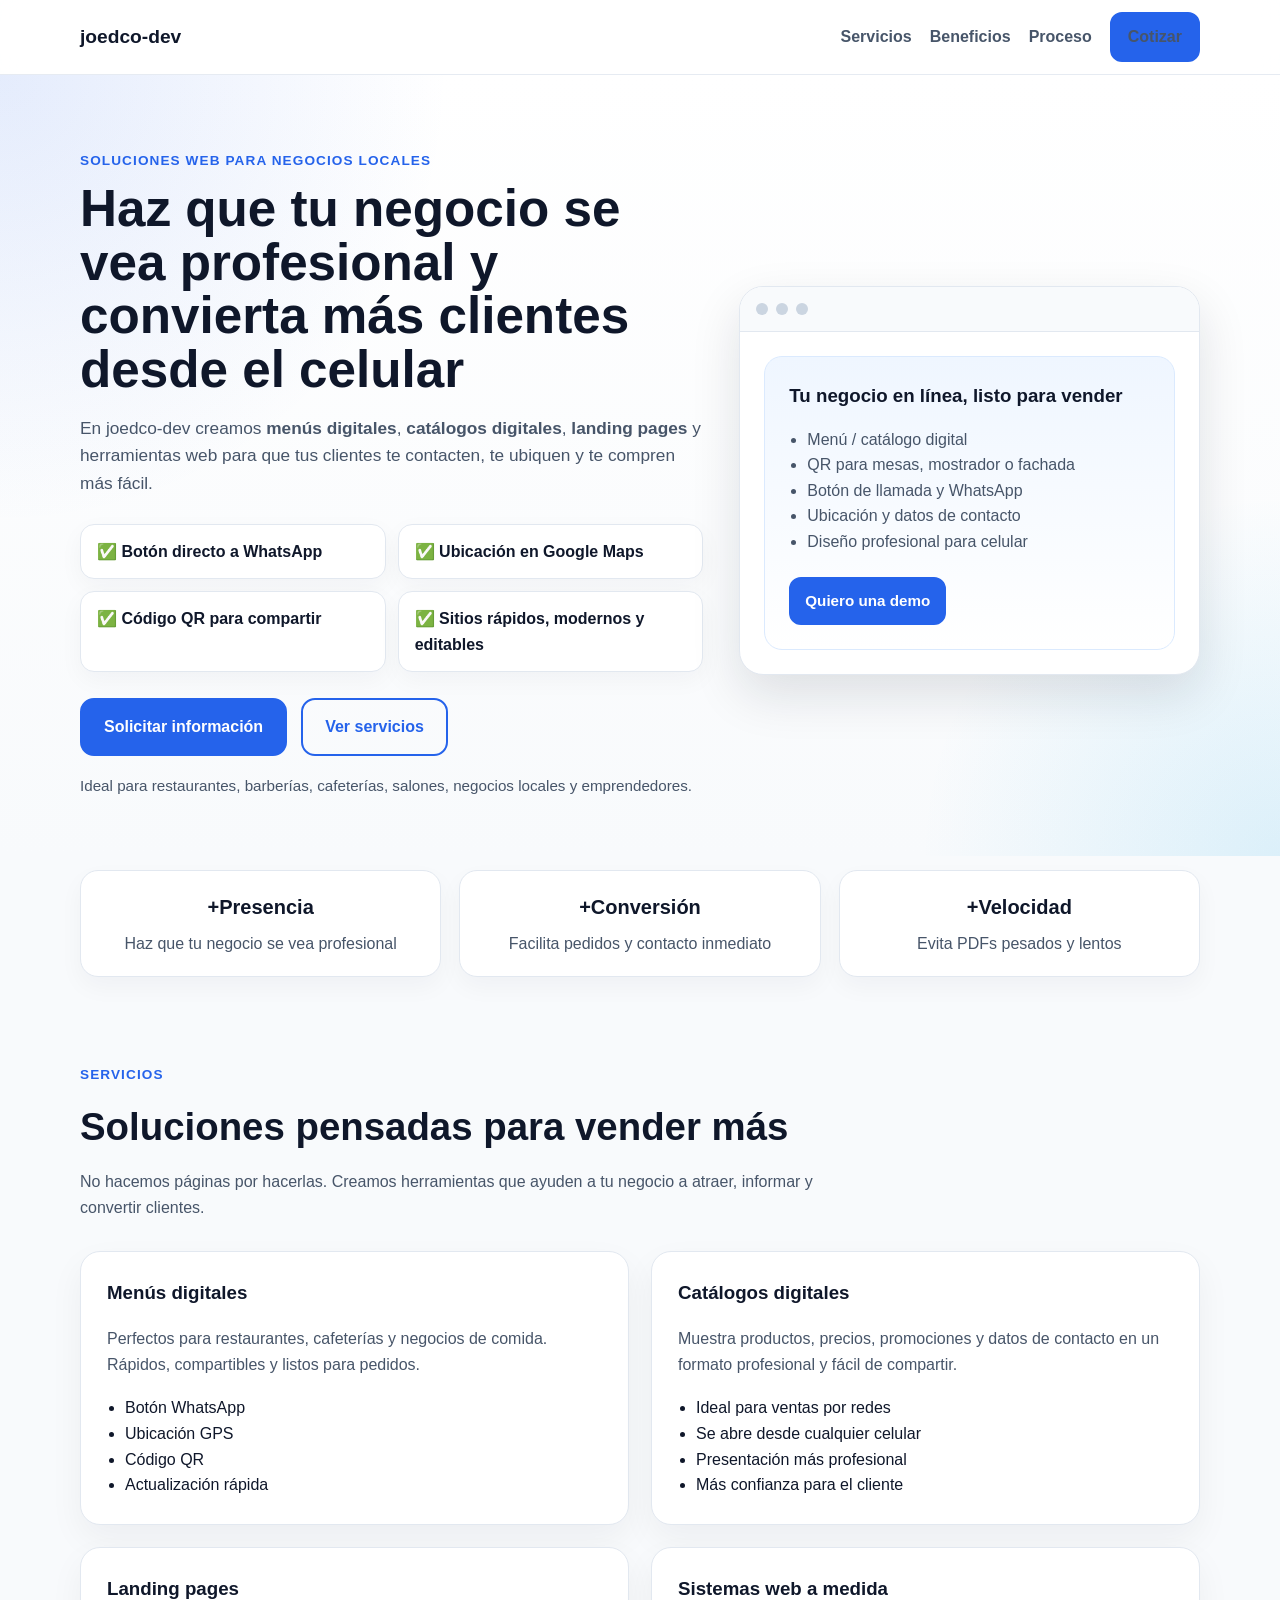
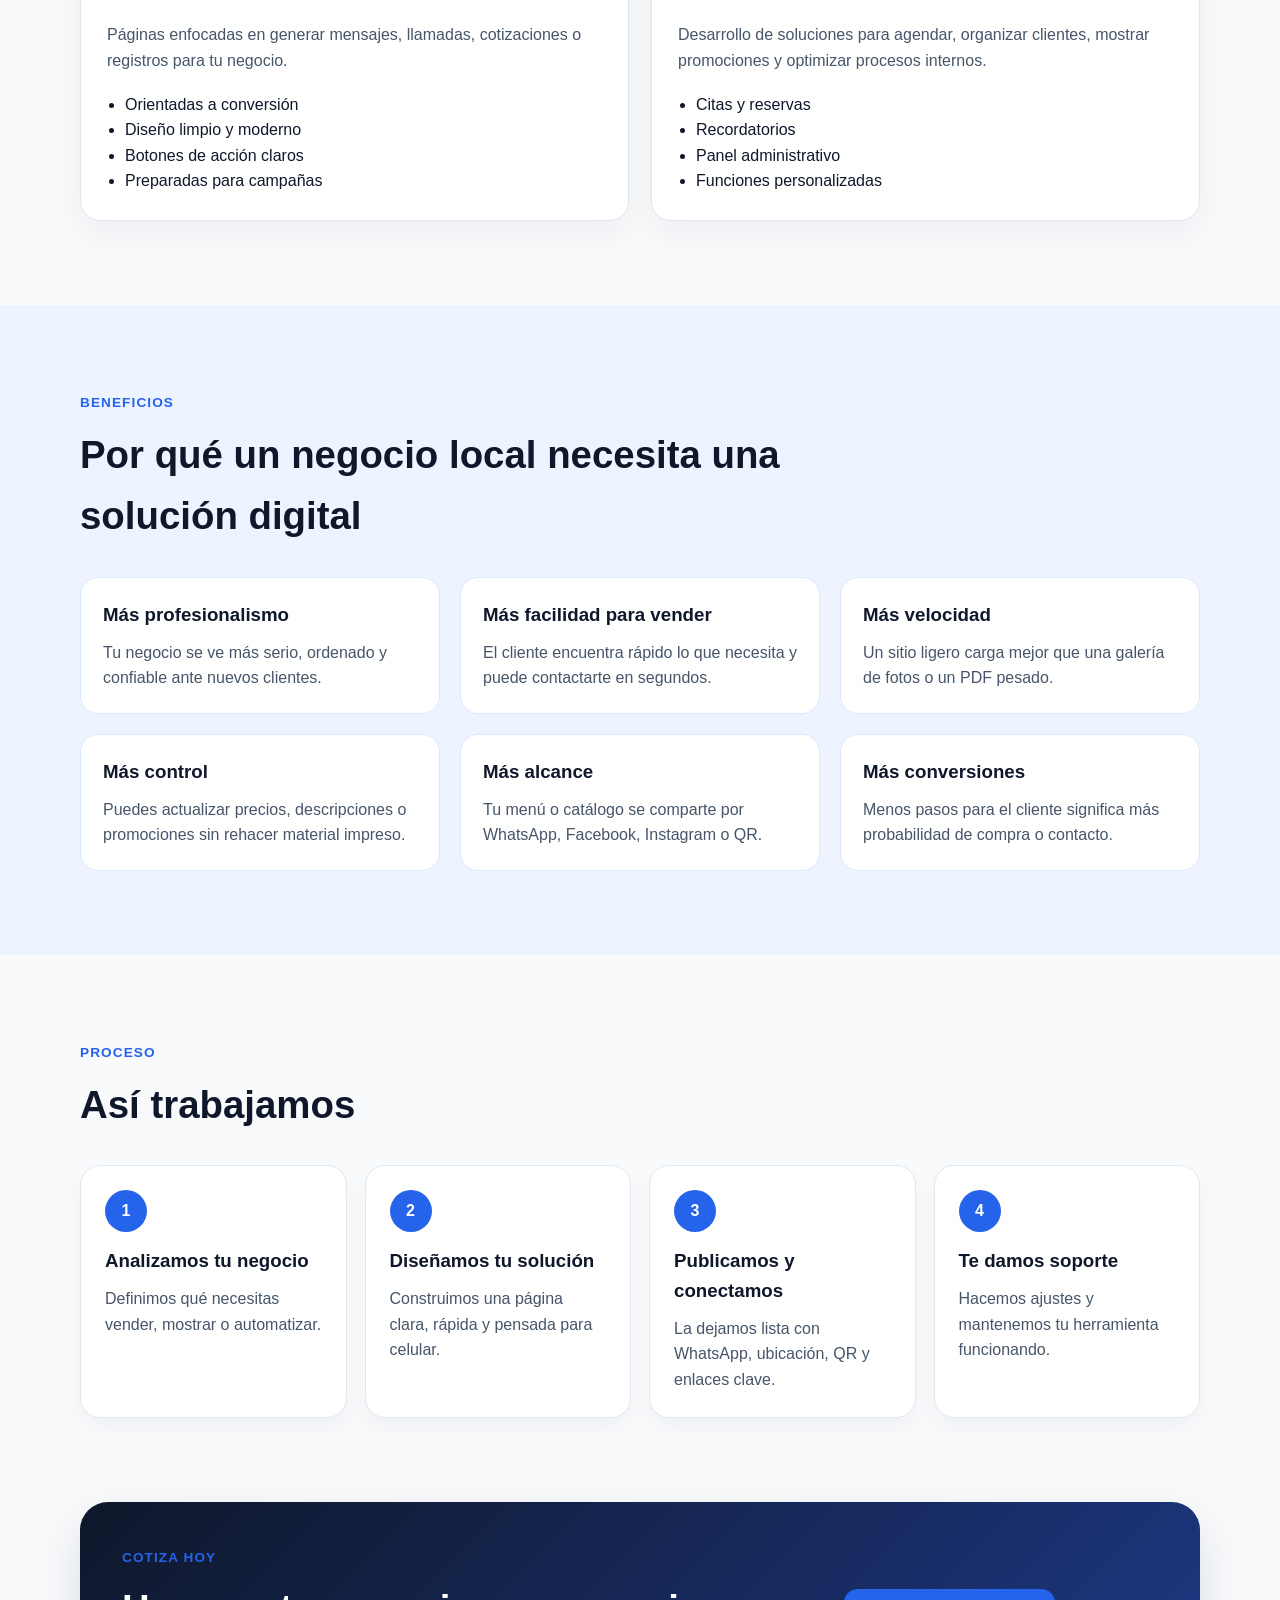
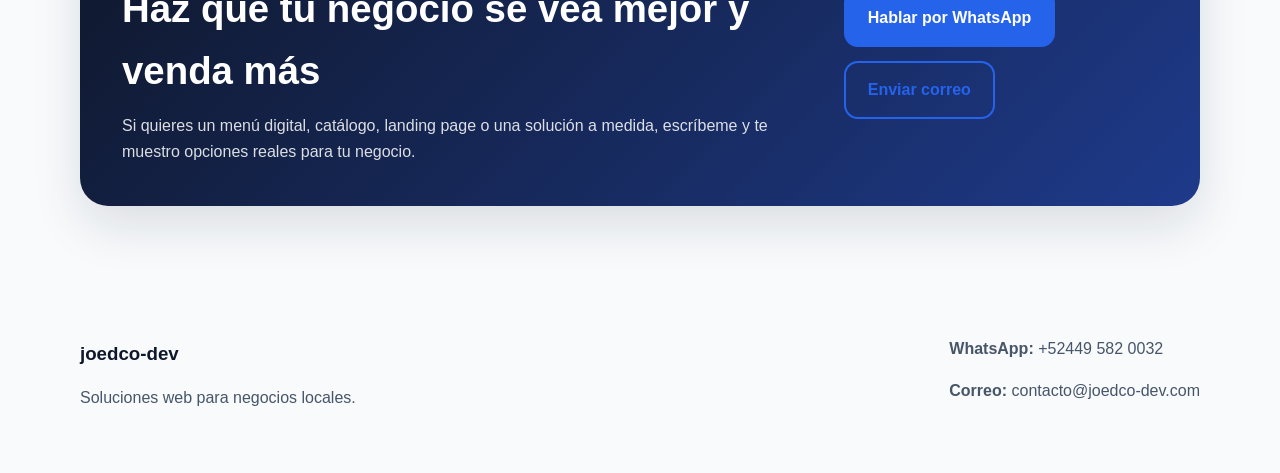
==== index.html @ fb0fab59 "initial commit" ====
<!DOCTYPE html>
<html lang="es">
<head>
  <meta charset="UTF-8" />
  <meta name="viewport" content="width=device-width, initial-scale=1.0" />
  <title>joedco-dev | Soluciones web para negocios locales</title>
  <meta name="description" content="Creamos menús digitales, catálogos digitales, landing pages y soluciones web para negocios locales. Más visibilidad, más pedidos y más clientes." />
  <link rel="stylesheet" href="styles.css" />
</head>
<body>
  <header class="topbar">
    <div class="container nav">
      <a href="#inicio" class="logo">joedco-dev</a>
      <nav>
        <a href="#servicios">Servicios</a>
        <a href="#beneficios">Beneficios</a>
        <a href="#proceso">Proceso</a>
        <a href="#contacto" class="btn btn-sm">Cotizar</a>
      </nav>
    </div>
  </header>

  <main>
    <section class="hero" id="inicio">
      <div class="container hero-grid">
        <div class="hero-copy">
          <span class="eyebrow">Soluciones web para negocios locales</span>
          <h1>Haz que tu negocio se vea profesional y convierta más clientes desde el celular</h1>
          <p class="lead">
            En joedco-dev creamos <strong>menús digitales</strong>, <strong>catálogos digitales</strong>,
            <strong>landing pages</strong> y herramientas web para que tus clientes te contacten,
            te ubiquen y te compren más fácil.
          </p>

          <div class="hero-points">
            <div>✅ Botón directo a WhatsApp</div>
            <div>✅ Ubicación en Google Maps</div>
            <div>✅ Código QR para compartir</div>
            <div>✅ Sitios rápidos, modernos y editables</div>
          </div>

          <div class="hero-cta">
            <a href="https://wa.me/5210000000000?text=Hola,%20quiero%20información%20sobre%20sus%20servicios%20web" class="btn">
              Solicitar información
            </a>
            <a href="#servicios" class="btn btn-outline">Ver servicios</a>
          </div>

          <p class="microcopy">
            Ideal para restaurantes, barberías, cafeterías, salones, negocios locales y emprendedores.
          </p>
        </div>

        <div class="hero-card">
          <div class="mini-browser">
            <div class="browser-top">
              <span></span><span></span><span></span>
            </div>
            <div class="browser-body">
              <div class="card-preview">
                <h3>Tu negocio en línea, listo para vender</h3>
                <ul>
                  <li>Menú / catálogo digital</li>
                  <li>QR para mesas, mostrador o fachada</li>
                  <li>Botón de llamada y WhatsApp</li>
                  <li>Ubicación y datos de contacto</li>
                  <li>Diseño profesional para celular</li>
                </ul>
                <a href="#contacto" class="btn btn-small">Quiero una demo</a>
              </div>
            </div>
          </div>
        </div>
      </div>
    </section>

    <section class="trust">
      <div class="container trust-grid">
        <div class="trust-item">
          <strong>+Presencia</strong>
          <span>Haz que tu negocio se vea profesional</span>
        </div>
        <div class="trust-item">
          <strong>+Conversión</strong>
          <span>Facilita pedidos y contacto inmediato</span>
        </div>
        <div class="trust-item">
          <strong>+Velocidad</strong>
          <span>Evita PDFs pesados y lentos</span>
        </div>
      </div>
    </section>

    <section class="section" id="servicios">
      <div class="container">
        <div class="section-head">
          <span class="eyebrow">Servicios</span>
          <h2>Soluciones pensadas para vender más</h2>
          <p>No hacemos páginas por hacerlas. Creamos herramientas que ayuden a tu negocio a atraer, informar y convertir clientes.</p>
        </div>

        <div class="cards">
          <article class="card">
            <h3>Menús digitales</h3>
            <p>Perfectos para restaurantes, cafeterías y negocios de comida. Rápidos, compartibles y listos para pedidos.</p>
            <ul>
              <li>Botón WhatsApp</li>
              <li>Ubicación GPS</li>
              <li>Código QR</li>
              <li>Actualización rápida</li>
            </ul>
          </article>

          <article class="card">
            <h3>Catálogos digitales</h3>
            <p>Muestra productos, precios, promociones y datos de contacto en un formato profesional y fácil de compartir.</p>
            <ul>
              <li>Ideal para ventas por redes</li>
              <li>Se abre desde cualquier celular</li>
              <li>Presentación más profesional</li>
              <li>Más confianza para el cliente</li>
            </ul>
          </article>

          <article class="card">
            <h3>Landing pages</h3>
            <p>Páginas enfocadas en generar mensajes, llamadas, cotizaciones o registros para tu negocio.</p>
            <ul>
              <li>Orientadas a conversión</li>
              <li>Diseño limpio y moderno</li>
              <li>Botones de acción claros</li>
              <li>Preparadas para campañas</li>
            </ul>
          </article>

          <article class="card">
            <h3>Sistemas web a medida</h3>
            <p>Desarrollo de soluciones para agendar, organizar clientes, mostrar promociones y optimizar procesos internos.</p>
            <ul>
              <li>Citas y reservas</li>
              <li>Recordatorios</li>
              <li>Panel administrativo</li>
              <li>Funciones personalizadas</li>
            </ul>
          </article>
        </div>
      </div>
    </section>

    <section class="section alt" id="beneficios">
      <div class="container">
        <div class="section-head">
          <span class="eyebrow">Beneficios</span>
          <h2>Por qué un negocio local necesita una solución digital</h2>
        </div>

        <div class="benefits-grid">
          <div class="benefit">
            <h3>Más profesionalismo</h3>
            <p>Tu negocio se ve más serio, ordenado y confiable ante nuevos clientes.</p>
          </div>
          <div class="benefit">
            <h3>Más facilidad para vender</h3>
            <p>El cliente encuentra rápido lo que necesita y puede contactarte en segundos.</p>
          </div>
          <div class="benefit">
            <h3>Más velocidad</h3>
            <p>Un sitio ligero carga mejor que una galería de fotos o un PDF pesado.</p>
          </div>
          <div class="benefit">
            <h3>Más control</h3>
            <p>Puedes actualizar precios, descripciones o promociones sin rehacer material impreso.</p>
          </div>
          <div class="benefit">
            <h3>Más alcance</h3>
            <p>Tu menú o catálogo se comparte por WhatsApp, Facebook, Instagram o QR.</p>
          </div>
          <div class="benefit">
            <h3>Más conversiones</h3>
            <p>Menos pasos para el cliente significa más probabilidad de compra o contacto.</p>
          </div>
        </div>
      </div>
    </section>

    <section class="section" id="proceso">
      <div class="container">
        <div class="section-head">
          <span class="eyebrow">Proceso</span>
          <h2>Así trabajamos</h2>
        </div>

        <div class="steps">
          <div class="step">
            <span>1</span>
            <h3>Analizamos tu negocio</h3>
            <p>Definimos qué necesitas vender, mostrar o automatizar.</p>
          </div>
          <div class="step">
            <span>2</span>
            <h3>Diseñamos tu solución</h3>
            <p>Construimos una página clara, rápida y pensada para celular.</p>
          </div>
          <div class="step">
            <span>3</span>
            <h3>Publicamos y conectamos</h3>
            <p>La dejamos lista con WhatsApp, ubicación, QR y enlaces clave.</p>
          </div>
          <div class="step">
            <span>4</span>
            <h3>Te damos soporte</h3>
            <p>Hacemos ajustes y mantenemos tu herramienta funcionando.</p>
          </div>
        </div>
      </div>
    </section>

    <section class="section cta-band" id="contacto">
      <div class="container cta-box">
        <div>
          <span class="eyebrow">Cotiza hoy</span>
          <h2>Haz que tu negocio se vea mejor y venda más</h2>
          <p>Si quieres un menú digital, catálogo, landing page o una solución a medida, escríbeme y te muestro opciones reales para tu negocio.</p>
        </div>
        <div class="cta-actions">
          <a href="https://wa.me/5210000000000?text=Hola,%20quiero%20cotizar%20un%20servicio%20de%20joedco-dev" class="btn">
            Hablar por WhatsApp
          </a>
          <a href="mailto:contacto@joedco-dev.com" class="btn btn-outline">Enviar correo</a>
        </div>
      </div>
    </section>
  </main>

  <footer class="footer">
    <div class="container footer-grid">
      <div>
        <h3>joedco-dev</h3>
        <p>Soluciones web para negocios locales.</p>
      </div>
      <div>
        <p><strong>WhatsApp:</strong> +52449 582 0032</p>
        <p><strong>Correo:</strong> contacto@joedco-dev.com</p>
      </div>
    </div>
  </footer>
</body>
</html>
---- styles.css ----
:root {
  --bg: #0f172a;
  --bg-soft: #111827;
  --panel: #ffffff;
  --text: #0f172a;
  --text-soft: #475569;
  --white: #ffffff;
  --line: #e2e8f0;
  --primary: #2563eb;
  --primary-dark: #1d4ed8;
  --accent: #0ea5e9;
  --success: #16a34a;
  --shadow: 0 20px 50px rgba(15, 23, 42, 0.12);
  --radius: 20px;
  --max: 1120px;
}

* {
  box-sizing: border-box;
}

html {
  scroll-behavior: smooth;
}

body {
  margin: 0;
  font-family: Arial, Helvetica, sans-serif;
  color: var(--text);
  background: #f8fafc;
  line-height: 1.6;
}

img {
  max-width: 100%;
  display: block;
}

a {
  text-decoration: none;
  color: inherit;
}

.container {
  width: min(92%, var(--max));
  margin: 0 auto;
}

.topbar {
  position: sticky;
  top: 0;
  z-index: 50;
  background: rgba(255, 255, 255, 0.88);
  backdrop-filter: blur(12px);
  border-bottom: 1px solid rgba(226, 232, 240, 0.85);
}

.nav {
  display: flex;
  align-items: center;
  justify-content: space-between;
  min-height: 74px;
  gap: 16px;
}

.logo {
  font-size: 1.2rem;
  font-weight: 800;
  color: var(--bg);
}

.nav nav {
  display: flex;
  align-items: center;
  gap: 18px;
  flex-wrap: wrap;
}

.nav nav a {
  color: var(--text-soft);
  font-weight: 600;
}

.hero {
  padding: 72px 0 42px;
  background:
    radial-gradient(circle at top left, rgba(37, 99, 235, 0.12), transparent 30%),
    radial-gradient(circle at bottom right, rgba(14, 165, 233, 0.12), transparent 24%),
    linear-gradient(180deg, #ffffff 0%, #f8fafc 100%);
}

.hero-grid {
  display: grid;
  grid-template-columns: 1.15fr 0.85fr;
  gap: 36px;
  align-items: center;
}

.eyebrow {
  display: inline-block;
  font-size: 0.85rem;
  font-weight: 800;
  text-transform: uppercase;
  letter-spacing: 0.08em;
  color: var(--primary);
  margin-bottom: 10px;
}

.hero h1 {
  font-size: clamp(2.2rem, 4vw, 4rem);
  line-height: 1.05;
  margin: 0 0 18px;
}

.lead {
  font-size: 1.08rem;
  color: var(--text-soft);
  max-width: 640px;
}

.hero-points {
  display: grid;
  grid-template-columns: repeat(2, minmax(0, 1fr));
  gap: 12px;
  margin: 26px 0;
}

.hero-points div {
  background: #fff;
  border: 1px solid var(--line);
  padding: 14px 16px;
  border-radius: 14px;
  font-weight: 700;
  box-shadow: 0 8px 24px rgba(15, 23, 42, 0.04);
}

.hero-cta {
  display: flex;
  gap: 14px;
  flex-wrap: wrap;
  margin-top: 12px;
}

.microcopy {
  margin-top: 18px;
  color: var(--text-soft);
  font-size: 0.95rem;
}

.btn {
  display: inline-flex;
  align-items: center;
  justify-content: center;
  padding: 14px 22px;
  border-radius: 14px;
  background: var(--primary);
  color: var(--white);
  font-weight: 800;
  border: 2px solid var(--primary);
  transition: 0.2s ease;
}

.btn:hover {
  background: var(--primary-dark);
  border-color: var(--primary-dark);
  transform: translateY(-1px);
}

.btn-outline {
  background: transparent;
  color: var(--primary);
}

.btn-outline:hover {
  color: var(--white);
}

.btn-sm {
  padding: 10px 16px;
  border-radius: 12px;
  color: white;
}

.btn-small {
  padding: 10px 14px;
  border-radius: 12px;
  font-size: 0.95rem;
}

.hero-card {
  display: flex;
  justify-content: center;
}

.mini-browser {
  width: 100%;
  max-width: 500px;
  background: #fff;
  border: 1px solid var(--line);
  border-radius: 24px;
  box-shadow: var(--shadow);
  overflow: hidden;
}

.browser-top {
  display: flex;
  gap: 8px;
  padding: 16px;
  border-bottom: 1px solid var(--line);
  background: #f8fafc;
}

.browser-top span {
  width: 12px;
  height: 12px;
  border-radius: 50%;
  background: #cbd5e1;
}

.browser-body {
  padding: 24px;
}

.card-preview {
  background: linear-gradient(180deg, #eff6ff 0%, #ffffff 100%);
  border: 1px solid #dbeafe;
  border-radius: 18px;
  padding: 24px;
}

.card-preview h3 {
  margin-top: 0;
  margin-bottom: 14px;
}

.card-preview ul {
  padding-left: 18px;
  color: var(--text-soft);
  margin-bottom: 22px;
}

.trust {
  padding: 14px 0 0;
}

.trust-grid {
  display: grid;
  grid-template-columns: repeat(3, 1fr);
  gap: 18px;
}

.trust-item {
  background: #fff;
  border: 1px solid var(--line);
  border-radius: 18px;
  padding: 20px;
  text-align: center;
  box-shadow: 0 10px 24px rgba(15, 23, 42, 0.04);
}

.trust-item strong {
  display: block;
  font-size: 1.25rem;
  margin-bottom: 8px;
}

.trust-item span {
  color: var(--text-soft);
}

.section {
  padding: 84px 0;
}

.section.alt {
  background: #eef4ff;
}

.section-head {
  max-width: 760px;
  margin-bottom: 30px;
}

.section-head h2 {
  margin: 0 0 12px;
  font-size: clamp(1.8rem, 3vw, 2.8rem);
}

.section-head p {
  margin: 0;
  color: var(--text-soft);
}

.cards {
  display: grid;
  grid-template-columns: repeat(2, 1fr);
  gap: 22px;
}

.card {
  background: #fff;
  border: 1px solid var(--line);
  border-radius: var(--radius);
  padding: 26px;
  box-shadow: 0 14px 34px rgba(15, 23, 42, 0.05);
}

.card h3 {
  margin-top: 0;
}

.card p {
  color: var(--text-soft);
}

.card ul {
  margin: 18px 0 0;
  padding-left: 18px;
}

.benefits-grid {
  display: grid;
  grid-template-columns: repeat(3, 1fr);
  gap: 20px;
}

.benefit {
  background: #fff;
  border: 1px solid #dbeafe;
  border-radius: 18px;
  padding: 22px;
}

.benefit h3 {
  margin-top: 0;
  margin-bottom: 10px;
}

.benefit p {
  margin: 0;
  color: var(--text-soft);
}

.steps {
  display: grid;
  grid-template-columns: repeat(4, 1fr);
  gap: 18px;
}

.step {
  background: #fff;
  border: 1px solid var(--line);
  border-radius: 20px;
  padding: 24px;
  box-shadow: 0 10px 22px rgba(15, 23, 42, 0.04);
}

.step span {
  display: inline-flex;
  width: 42px;
  height: 42px;
  border-radius: 50%;
  align-items: center;
  justify-content: center;
  font-weight: 800;
  background: var(--primary);
  color: #fff;
  margin-bottom: 14px;
}

.step h3 {
  margin: 0 0 10px;
}

.step p {
  margin: 0;
  color: var(--text-soft);
}

.cta-band {
  padding-top: 0;
}

.cta-box {
  background: linear-gradient(135deg, #0f172a 0%, #1e3a8a 100%);
  color: #fff;
  border-radius: 28px;
  padding: 42px;
  display: flex;
  align-items: center;
  justify-content: space-between;
  gap: 24px;
  box-shadow: var(--shadow);
}

.cta-box h2 {
  margin: 0 0 12px;
  font-size: clamp(1.8rem, 3vw, 2.6rem);
}

.cta-box p {
  margin: 0;
  color: rgba(255, 255, 255, 0.85);
  max-width: 700px;
}

.cta-actions {
  display: flex;
  gap: 14px;
  flex-wrap: wrap;
}

.footer {
  padding: 30px 0 46px;
}

.footer-grid {
  display: flex;
  justify-content: space-between;
  gap: 16px;
  flex-wrap: wrap;
  color: var(--text-soft);
}

.footer h3 {
  color: var(--text);
  margin-bottom: 8px;
}

@media (max-width: 980px) {
  .hero-grid,
  .cards,
  .benefits-grid,
  .steps,
  .trust-grid {
    grid-template-columns: 1fr 1fr;
  }

  .cta-box {
    flex-direction: column;
    align-items: flex-start;
  }
}

@media (max-width: 640px) {
  .nav {
    flex-direction: column;
    align-items: flex-start;
    padding: 10px 0;
  }

  .hero-grid,
  .cards,
  .benefits-grid,
  .steps,
  .trust-grid,
  .hero-points {
    grid-template-columns: 1fr;
  }

  .hero {
    padding-top: 36px;
  }

  .cta-box {
    padding: 28px;
  }
}
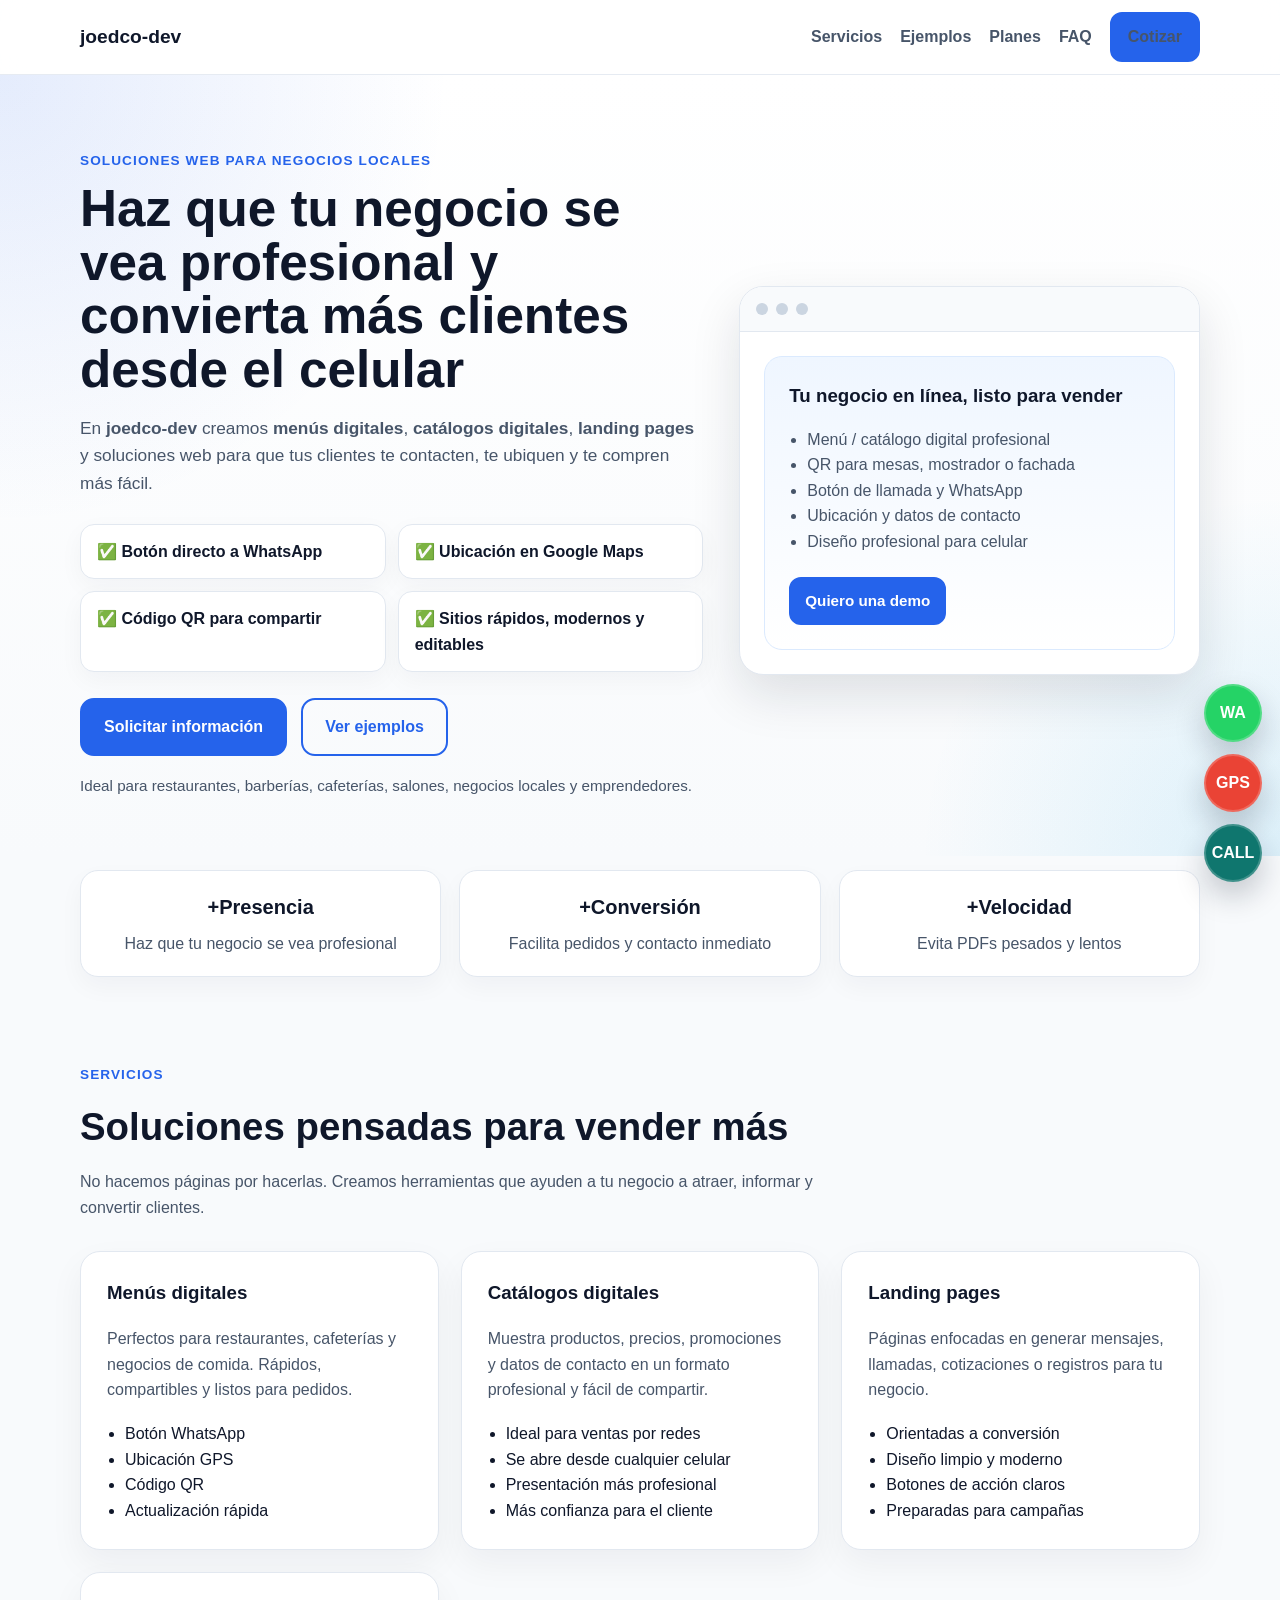
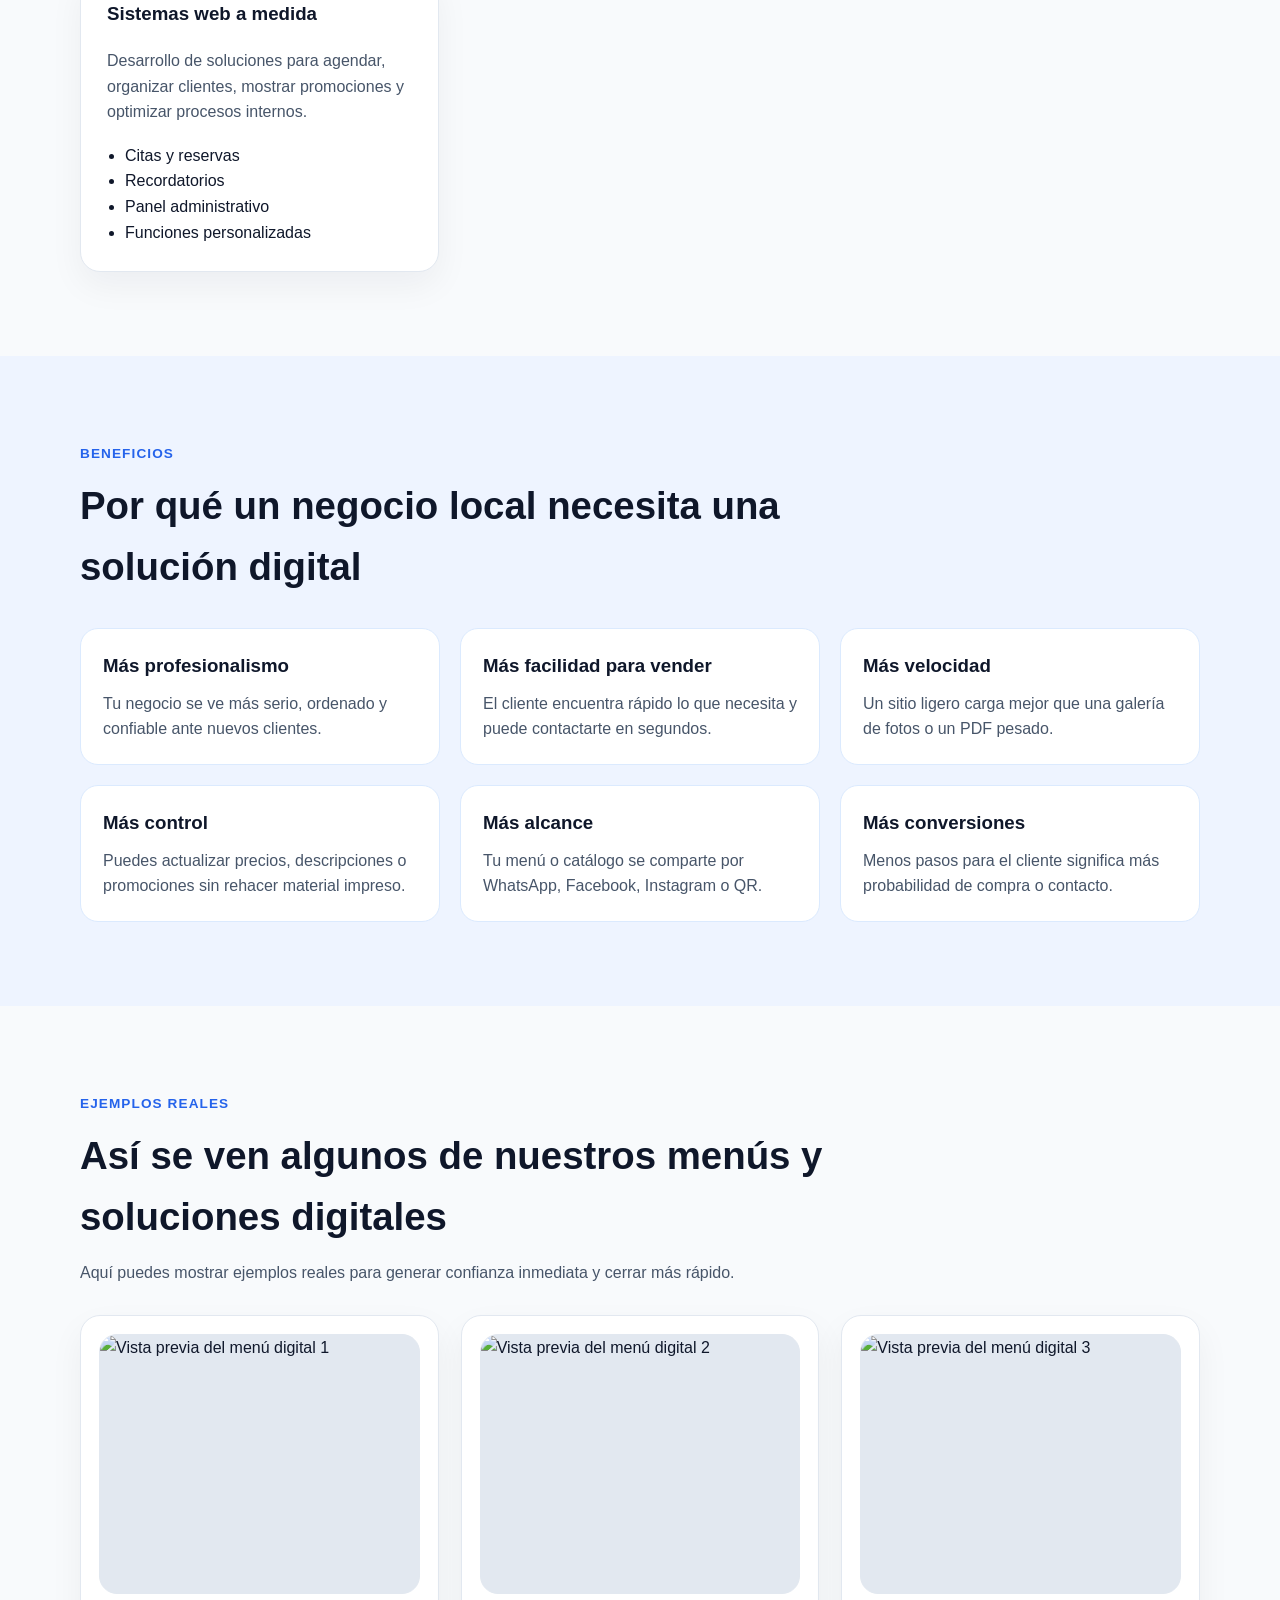
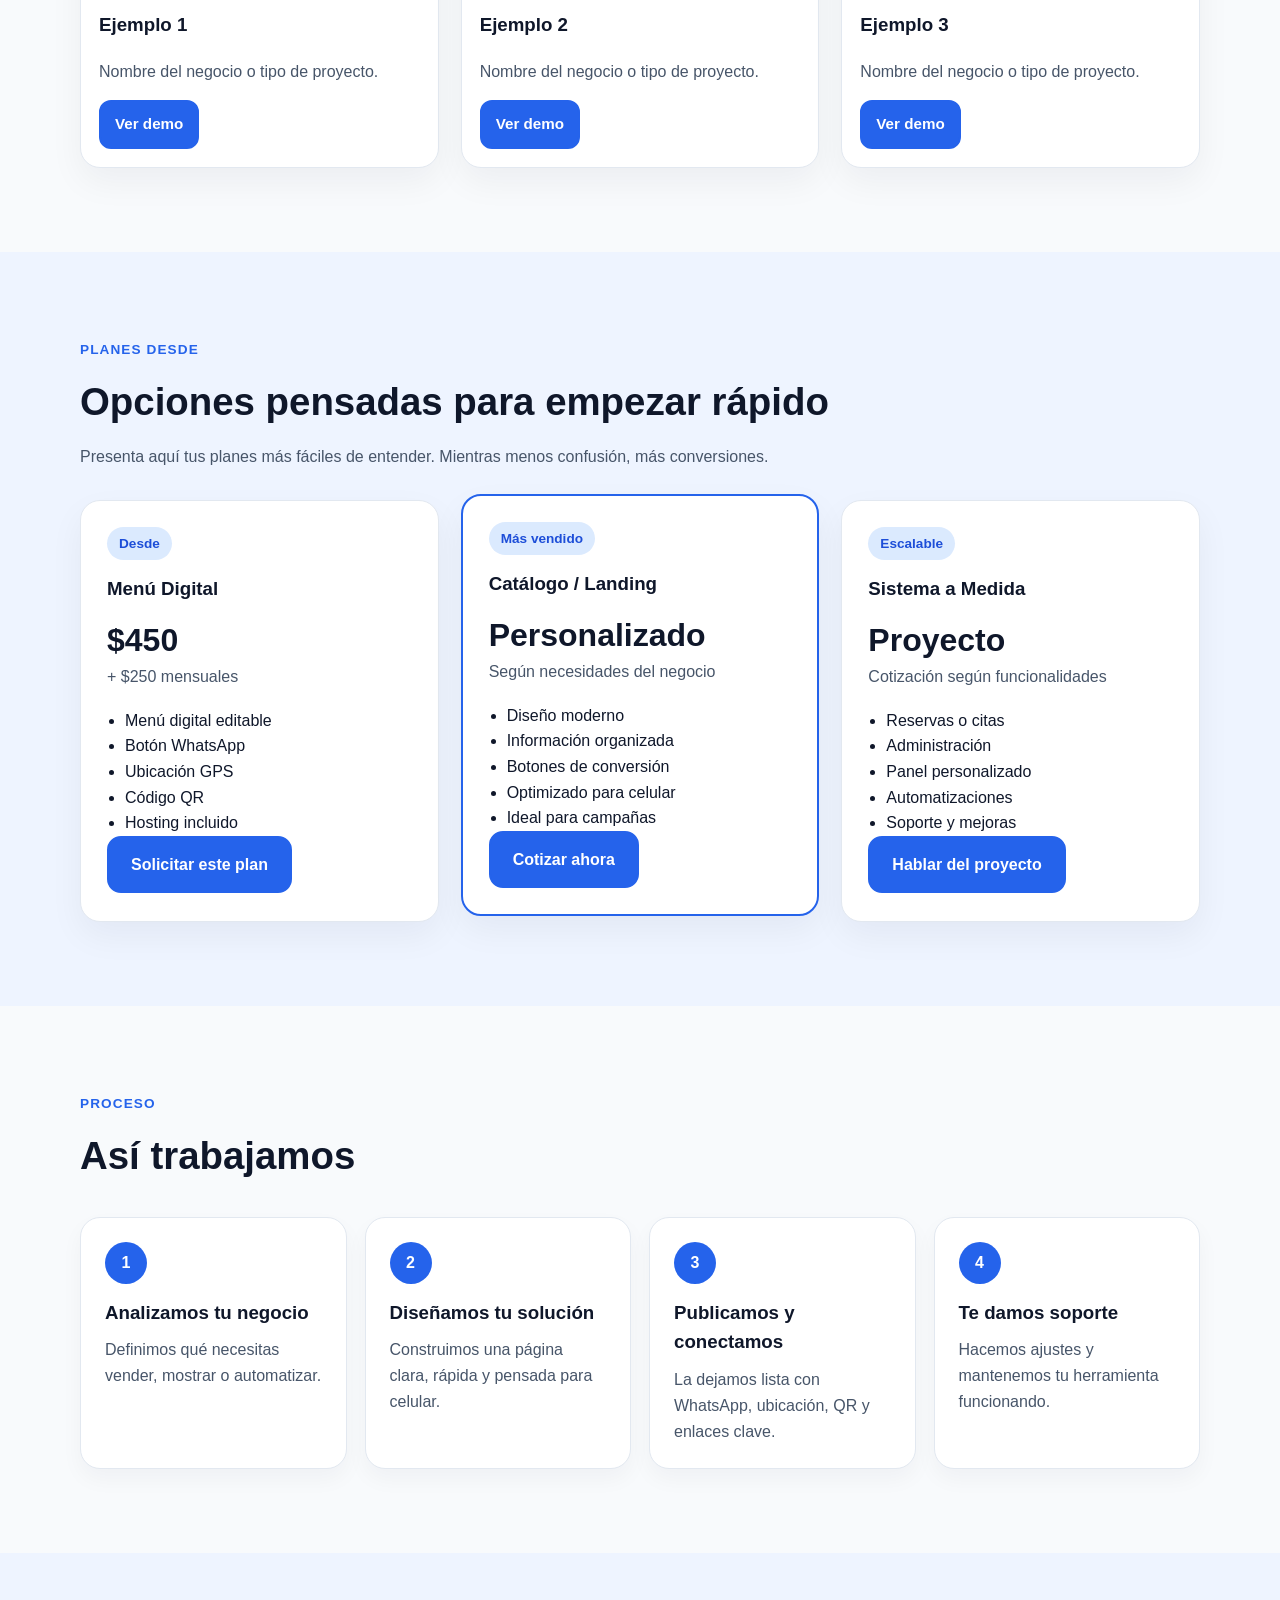
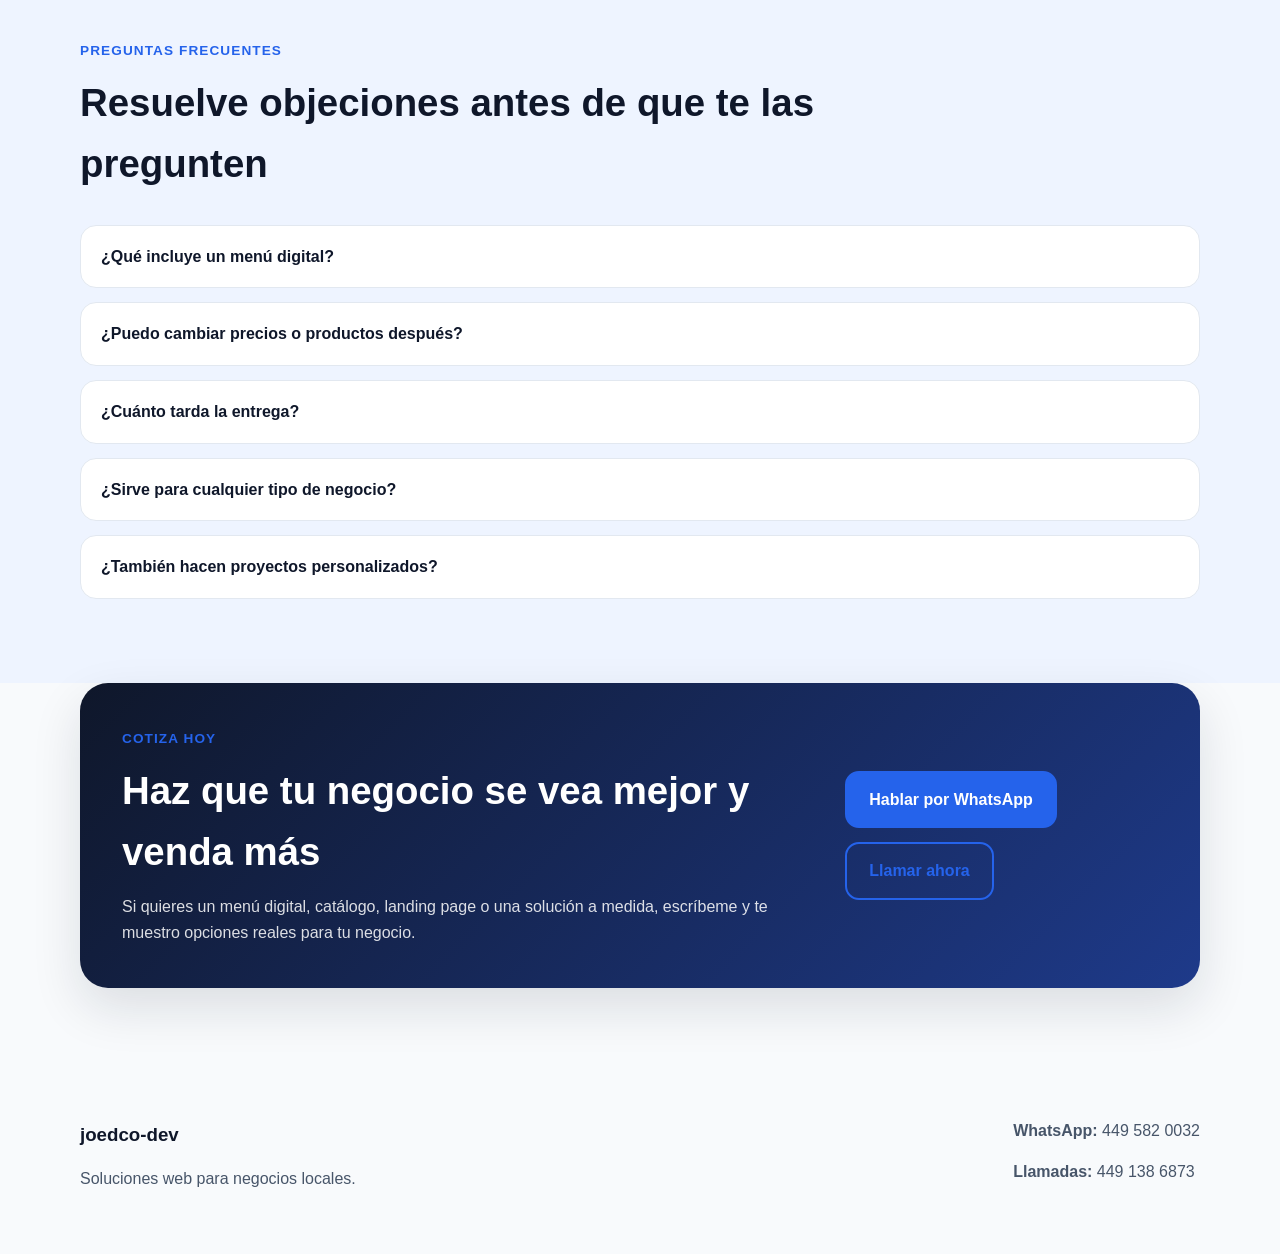
==== commit 6068d6f9: "changes were made to the information" ====
--- a/index.html
+++ b/index.html
@@ -8,13 +8,46 @@
   <link rel="stylesheet" href="styles.css" />
 </head>
 <body>
+  <!-- Botones flotantes -->
+  <div class="floating-actions">
+    <a
+      class="float-btn whatsapp"
+      href="https://wa.me/524495820032?text=%C2%A1Quiero%20m%C3%A1s%20informaci%C3%B3n!"
+      target="_blank"
+      aria-label="WhatsApp"
+      title="WhatsApp"
+    >
+      WA
+    </a>
+
+    <a
+      class="float-btn maps"
+      href="https://maps.app.goo.gl/Wk78oyDtNKZS2opB8"
+      target="_blank"
+      aria-label="Ubicación"
+      title="Ubicación"
+    >
+      GPS
+    </a>
+
+    <a
+      class="float-btn call"
+      href="tel:4491386873"
+      aria-label="Llamar"
+      title="Llamar"
+    >
+      CALL
+    </a>
+  </div>
+
   <header class="topbar">
     <div class="container nav">
       <a href="#inicio" class="logo">joedco-dev</a>
       <nav>
         <a href="#servicios">Servicios</a>
-        <a href="#beneficios">Beneficios</a>
-        <a href="#proceso">Proceso</a>
+        <a href="#ejemplos">Ejemplos</a>
+        <a href="#planes">Planes</a>
+        <a href="#faq">FAQ</a>
         <a href="#contacto" class="btn btn-sm">Cotizar</a>
       </nav>
     </div>
@@ -27,8 +60,8 @@
           <span class="eyebrow">Soluciones web para negocios locales</span>
           <h1>Haz que tu negocio se vea profesional y convierta más clientes desde el celular</h1>
           <p class="lead">
-            En joedco-dev creamos <strong>menús digitales</strong>, <strong>catálogos digitales</strong>,
-            <strong>landing pages</strong> y herramientas web para que tus clientes te contacten,
+            En <strong>joedco-dev</strong> creamos <strong>menús digitales</strong>, <strong>catálogos digitales</strong>,
+            <strong>landing pages</strong> y soluciones web para que tus clientes te contacten,
             te ubiquen y te compren más fácil.
           </p>
 
@@ -40,10 +73,10 @@
           </div>
 
           <div class="hero-cta">
-            <a href="https://wa.me/5210000000000?text=Hola,%20quiero%20información%20sobre%20sus%20servicios%20web" class="btn">
+            <a href="https://wa.me/524495820032?text=%C2%A1Quiero%20m%C3%A1s%20informaci%C3%B3n!" target="_blank" class="btn">
               Solicitar información
             </a>
-            <a href="#servicios" class="btn btn-outline">Ver servicios</a>
+            <a href="#ejemplos" class="btn btn-outline">Ver ejemplos</a>
           </div>
 
           <p class="microcopy">
@@ -60,7 +93,7 @@
               <div class="card-preview">
                 <h3>Tu negocio en línea, listo para vender</h3>
                 <ul>
-                  <li>Menú / catálogo digital</li>
+                  <li>Menú / catálogo digital profesional</li>
                   <li>QR para mesas, mostrador o fachada</li>
                   <li>Botón de llamada y WhatsApp</li>
                   <li>Ubicación y datos de contacto</li>
@@ -183,6 +216,122 @@
       </div>
     </section>
 
+    <!-- Ejemplos reales -->
+    <section class="section" id="ejemplos">
+      <div class="container">
+        <div class="section-head">
+          <span class="eyebrow">Ejemplos reales</span>
+          <h2>Así se ven algunos de nuestros menús y soluciones digitales</h2>
+          <p>Aquí puedes mostrar ejemplos reales para generar confianza inmediata y cerrar más rápido.</p>
+        </div>
+
+        <div class="examples-grid">
+          <article class="example-card">
+            <div class="example-media">
+              <img src="img/ejemplo1.gif" alt="Vista previa del menú digital 1" />
+            </div>
+            <div class="example-content">
+              <h3>Ejemplo 1</h3>
+              <p>Nombre del negocio o tipo de proyecto.</p>
+              <div class="example-actions">
+                <a href="#" class="btn btn-small">Ver demo</a>
+              </div>
+            </div>
+          </article>
+
+          <article class="example-card">
+            <div class="example-media">
+              <img src="img/ejemplo2.gif" alt="Vista previa del menú digital 2" />
+            </div>
+            <div class="example-content">
+              <h3>Ejemplo 2</h3>
+              <p>Nombre del negocio o tipo de proyecto.</p>
+              <div class="example-actions">
+                <a href="#" class="btn btn-small">Ver demo</a>
+              </div>
+            </div>
+          </article>
+
+          <article class="example-card">
+            <div class="example-media">
+              <img src="img/ejemplo3.gif" alt="Vista previa del menú digital 3" />
+            </div>
+            <div class="example-content">
+              <h3>Ejemplo 3</h3>
+              <p>Nombre del negocio o tipo de proyecto.</p>
+              <div class="example-actions">
+                <a href="#" class="btn btn-small">Ver demo</a>
+              </div>
+            </div>
+          </article>
+        </div>
+      </div>
+    </section>
+
+    <!-- Planes -->
+    <section class="section alt" id="planes">
+      <div class="container">
+        <div class="section-head">
+          <span class="eyebrow">Planes desde</span>
+          <h2>Opciones pensadas para empezar rápido</h2>
+          <p>Presenta aquí tus planes más fáciles de entender. Mientras menos confusión, más conversiones.</p>
+        </div>
+
+        <div class="plans-grid">
+          <article class="plan-card">
+            <span class="plan-tag">Desde</span>
+            <h3>Menú Digital</h3>
+            <div class="price">$450</div>
+            <p class="price-note">+ $250 mensuales</p>
+            <ul>
+              <li>Menú digital editable</li>
+              <li>Botón WhatsApp</li>
+              <li>Ubicación GPS</li>
+              <li>Código QR</li>
+              <li>Hosting incluido</li>
+            </ul>
+            <a href="https://wa.me/524495820032?text=%C2%A1Quiero%20m%C3%A1s%20informaci%C3%B3n!" target="_blank" class="btn">
+              Solicitar este plan
+            </a>
+          </article>
+
+          <article class="plan-card featured">
+            <span class="plan-tag">Más vendido</span>
+            <h3>Catálogo / Landing</h3>
+            <div class="price">Personalizado</div>
+            <p class="price-note">Según necesidades del negocio</p>
+            <ul>
+              <li>Diseño moderno</li>
+              <li>Información organizada</li>
+              <li>Botones de conversión</li>
+              <li>Optimizado para celular</li>
+              <li>Ideal para campañas</li>
+            </ul>
+            <a href="https://wa.me/524495820032?text=%C2%A1Quiero%20m%C3%A1s%20informaci%C3%B3n!" target="_blank" class="btn">
+              Cotizar ahora
+            </a>
+          </article>
+
+          <article class="plan-card">
+            <span class="plan-tag">Escalable</span>
+            <h3>Sistema a Medida</h3>
+            <div class="price">Proyecto</div>
+            <p class="price-note">Cotización según funcionalidades</p>
+            <ul>
+              <li>Reservas o citas</li>
+              <li>Administración</li>
+              <li>Panel personalizado</li>
+              <li>Automatizaciones</li>
+              <li>Soporte y mejoras</li>
+            </ul>
+            <a href="https://wa.me/524495820032?text=%C2%A1Quiero%20m%C3%A1s%20informaci%C3%B3n!" target="_blank" class="btn">
+              Hablar del proyecto
+            </a>
+          </article>
+        </div>
+      </div>
+    </section>
+
     <section class="section" id="proceso">
       <div class="container">
         <div class="section-head">
@@ -211,6 +360,43 @@
             <h3>Te damos soporte</h3>
             <p>Hacemos ajustes y mantenemos tu herramienta funcionando.</p>
           </div>
+        </div>
+      </div>
+    </section>
+
+    <!-- FAQ -->
+    <section class="section alt" id="faq">
+      <div class="container">
+        <div class="section-head">
+          <span class="eyebrow">Preguntas frecuentes</span>
+          <h2>Resuelve objeciones antes de que te las pregunten</h2>
+        </div>
+
+        <div class="faq-list">
+          <details class="faq-item">
+            <summary>¿Qué incluye un menú digital?</summary>
+            <p>Incluye una página optimizada para celular con secciones organizadas, botón de WhatsApp, ubicación, código QR y soporte para actualizaciones.</p>
+          </details>
+
+          <details class="faq-item">
+            <summary>¿Puedo cambiar precios o productos después?</summary>
+            <p>Sí. La idea es que siempre puedas mantener tu información actualizada sin depender de material impreso.</p>
+          </details>
+
+          <details class="faq-item">
+            <summary>¿Cuánto tarda la entrega?</summary>
+            <p>Depende del proyecto y de qué tan rápido se entregue el material necesario, pero los proyectos simples pueden salir rápido.</p>
+          </details>
+
+          <details class="faq-item">
+            <summary>¿Sirve para cualquier tipo de negocio?</summary>
+            <p>Sí. Restaurantes, barberías, salones, cafeterías, emprendedores y negocios locales pueden aprovecharlo.</p>
+          </details>
+
+          <details class="faq-item">
+            <summary>¿También hacen proyectos personalizados?</summary>
+            <p>Sí. Si tu negocio necesita funciones específicas, se puede cotizar una solución hecha a medida.</p>
+          </details>
         </div>
       </div>
     </section>
@@ -223,10 +409,10 @@
           <p>Si quieres un menú digital, catálogo, landing page o una solución a medida, escríbeme y te muestro opciones reales para tu negocio.</p>
         </div>
         <div class="cta-actions">
-          <a href="https://wa.me/5210000000000?text=Hola,%20quiero%20cotizar%20un%20servicio%20de%20joedco-dev" class="btn">
+          <a href="https://wa.me/524495820032?text=%C2%A1Quiero%20m%C3%A1s%20informaci%C3%B3n!" target="_blank" class="btn">
             Hablar por WhatsApp
           </a>
-          <a href="mailto:contacto@joedco-dev.com" class="btn btn-outline">Enviar correo</a>
+          <a href="tel:4491386873" class="btn btn-outline">Llamar ahora</a>
         </div>
       </div>
     </section>
@@ -239,8 +425,8 @@
         <p>Soluciones web para negocios locales.</p>
       </div>
       <div>
-        <p><strong>WhatsApp:</strong> +52449 582 0032</p>
-        <p><strong>Correo:</strong> contacto@joedco-dev.com</p>
+        <p><strong>WhatsApp:</strong> 449 582 0032</p>
+        <p><strong>Llamadas:</strong> 449 138 6873</p>
       </div>
     </div>
   </footer>
--- a/styles.css
+++ b/styles.css
@@ -10,6 +10,8 @@
   --primary-dark: #1d4ed8;
   --accent: #0ea5e9;
   --success: #16a34a;
+  --maps: #ea4335;
+  --call: #0f766e;
   --shadow: 0 20px 50px rgba(15, 23, 42, 0.12);
   --radius: 20px;
   --max: 1120px;
@@ -178,7 +180,6 @@
 .btn-sm {
   padding: 10px 16px;
   border-radius: 12px;
-  color: white;
 }
 
 .btn-small {
@@ -291,13 +292,17 @@
   color: var(--text-soft);
 }
 
-.cards {
+.cards,
+.examples-grid,
+.plans-grid {
   display: grid;
-  grid-template-columns: repeat(2, 1fr);
+  grid-template-columns: repeat(3, 1fr);
   gap: 22px;
 }
 
-.card {
+.card,
+.example-card,
+.plan-card {
   background: #fff;
   border: 1px solid var(--line);
   border-radius: var(--radius);
@@ -305,17 +310,79 @@
   box-shadow: 0 14px 34px rgba(15, 23, 42, 0.05);
 }
 
-.card h3 {
+.card h3,
+.example-card h3,
+.plan-card h3 {
   margin-top: 0;
 }
 
-.card p {
-  color: var(--text-soft);
-}
-
-.card ul {
+.card p,
+.example-card p,
+.plan-card p {
+  color: var(--text-soft);
+}
+
+.card ul,
+.plan-card ul {
   margin: 18px 0 0;
   padding-left: 18px;
+}
+
+.example-card {
+  padding: 18px;
+}
+
+.example-media {
+  width: 100%;
+  height: 260px;
+  border-radius: 18px;
+  overflow: hidden;
+  background: #e2e8f0;
+  border: 1px solid var(--line);
+  margin-bottom: 16px;
+}
+
+.example-media img {
+  width: 100%;
+  height: 100%;
+  object-fit: cover;
+}
+
+.example-actions {
+  margin-top: 14px;
+}
+
+.plan-card {
+  position: relative;
+}
+
+.plan-card.featured {
+  border: 2px solid var(--primary);
+  transform: translateY(-6px);
+}
+
+.plan-tag {
+  display: inline-block;
+  padding: 6px 12px;
+  border-radius: 999px;
+  background: #dbeafe;
+  color: var(--primary-dark);
+  font-size: 0.85rem;
+  font-weight: 800;
+  margin-bottom: 14px;
+}
+
+.price {
+  font-size: 2rem;
+  font-weight: 800;
+  line-height: 1.1;
+  margin-bottom: 6px;
+}
+
+.price-note {
+  margin-top: 0;
+  margin-bottom: 18px;
+  color: var(--text-soft);
 }
 
 .benefits-grid {
@@ -377,6 +444,33 @@
   color: var(--text-soft);
 }
 
+.faq-list {
+  display: grid;
+  gap: 14px;
+}
+
+.faq-item {
+  background: #fff;
+  border: 1px solid var(--line);
+  border-radius: 16px;
+  padding: 18px 20px;
+}
+
+.faq-item summary {
+  font-weight: 800;
+  cursor: pointer;
+  list-style: none;
+}
+
+.faq-item summary::-webkit-details-marker {
+  display: none;
+}
+
+.faq-item p {
+  margin: 12px 0 0;
+  color: var(--text-soft);
+}
+
 .cta-band {
   padding-top: 0;
 }
@@ -427,9 +521,52 @@
   margin-bottom: 8px;
 }
 
+/* botones flotantes */
+.floating-actions {
+  position: fixed;
+  right: 18px;
+  bottom: 18px;
+  display: flex;
+  flex-direction: column;
+  gap: 12px;
+  z-index: 999;
+}
+
+.float-btn {
+  width: 58px;
+  height: 58px;
+  border-radius: 50%;
+  display: flex;
+  align-items: center;
+  justify-content: center;
+  color: #fff;
+  font-weight: 800;
+  box-shadow: 0 14px 30px rgba(15, 23, 42, 0.22);
+  transition: 0.2s ease;
+  border: 2px solid rgba(255,255,255,0.2);
+}
+
+.float-btn:hover {
+  transform: translateY(-2px) scale(1.04);
+}
+
+.float-btn.whatsapp {
+  background: #25d366;
+}
+
+.float-btn.maps {
+  background: var(--maps);
+}
+
+.float-btn.call {
+  background: var(--call);
+}
+
 @media (max-width: 980px) {
   .hero-grid,
   .cards,
+  .examples-grid,
+  .plans-grid,
   .benefits-grid,
   .steps,
   .trust-grid {
@@ -451,6 +588,8 @@
 
   .hero-grid,
   .cards,
+  .examples-grid,
+  .plans-grid,
   .benefits-grid,
   .steps,
   .trust-grid,
@@ -465,4 +604,15 @@
   .cta-box {
     padding: 28px;
   }
+
+  .floating-actions {
+    right: 12px;
+    bottom: 12px;
+  }
+
+  .float-btn {
+    width: 54px;
+    height: 54px;
+    font-size: 0.9rem;
+  }
 }
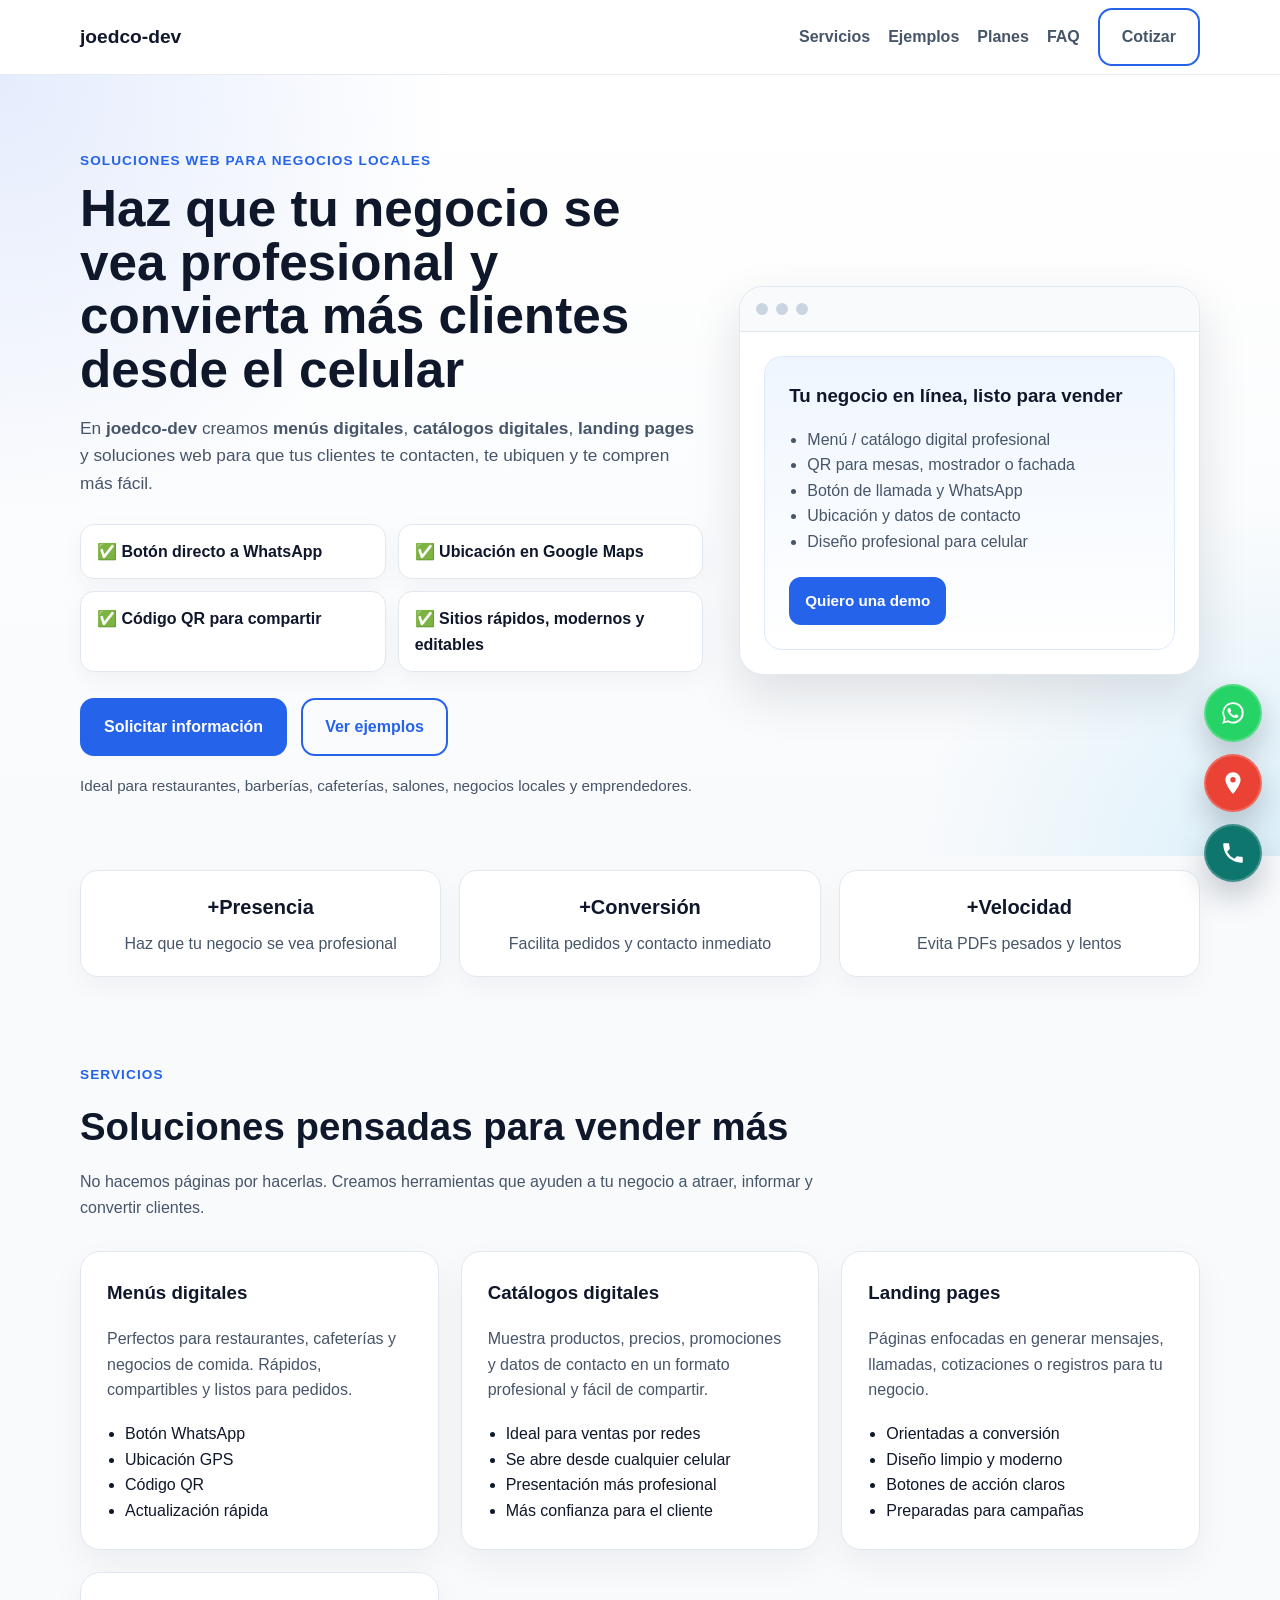
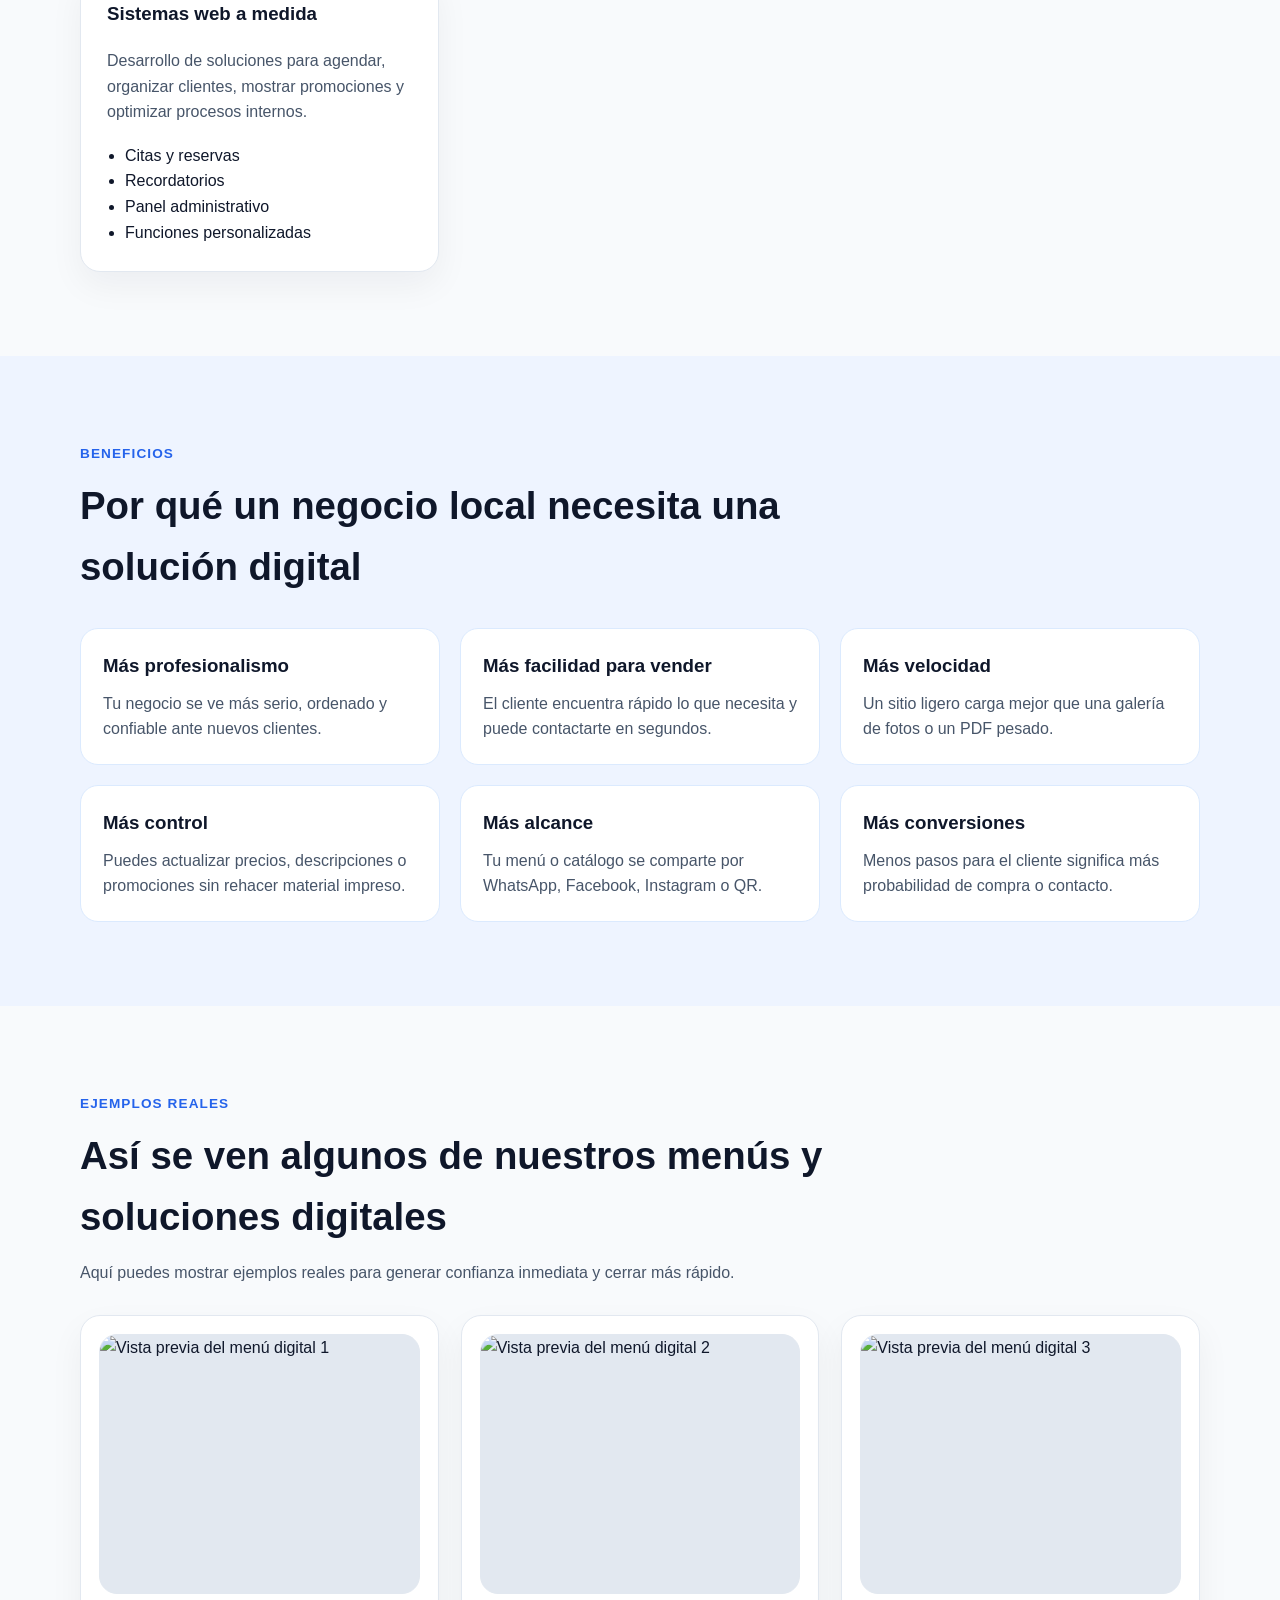
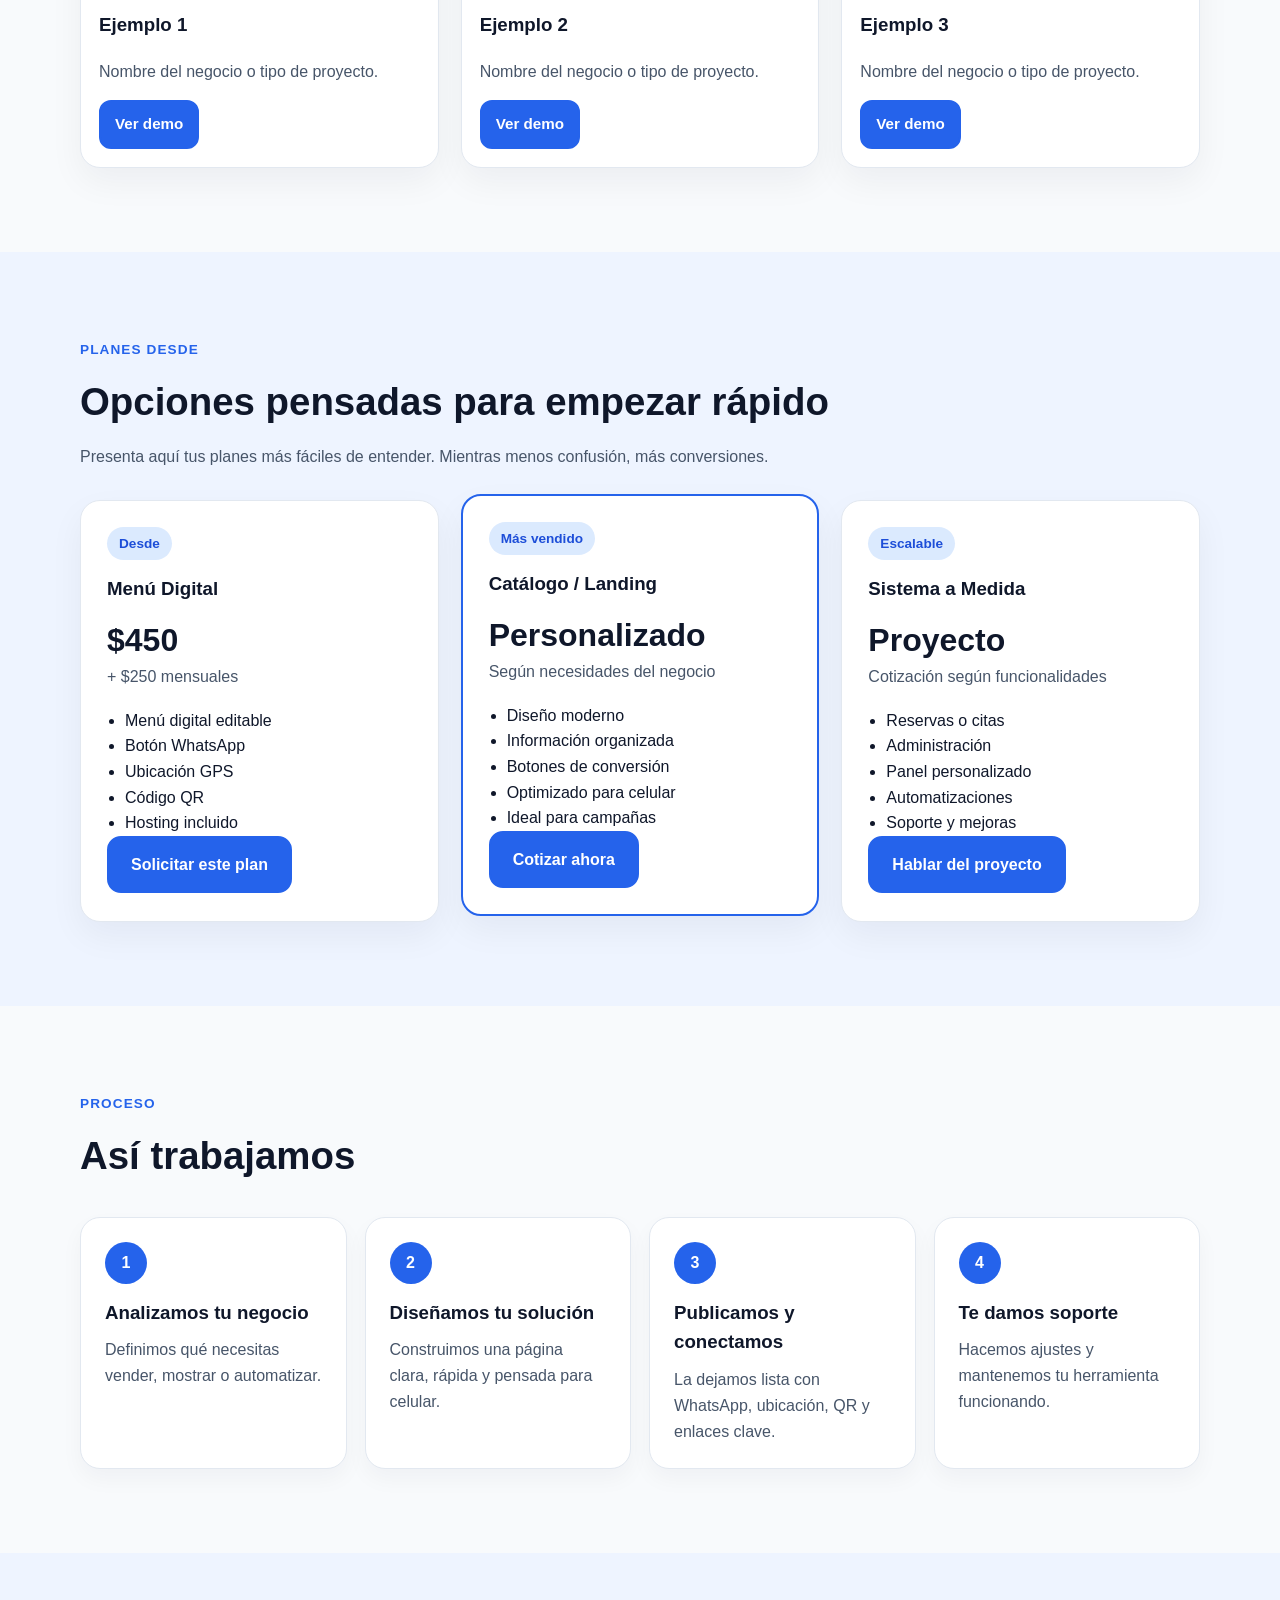
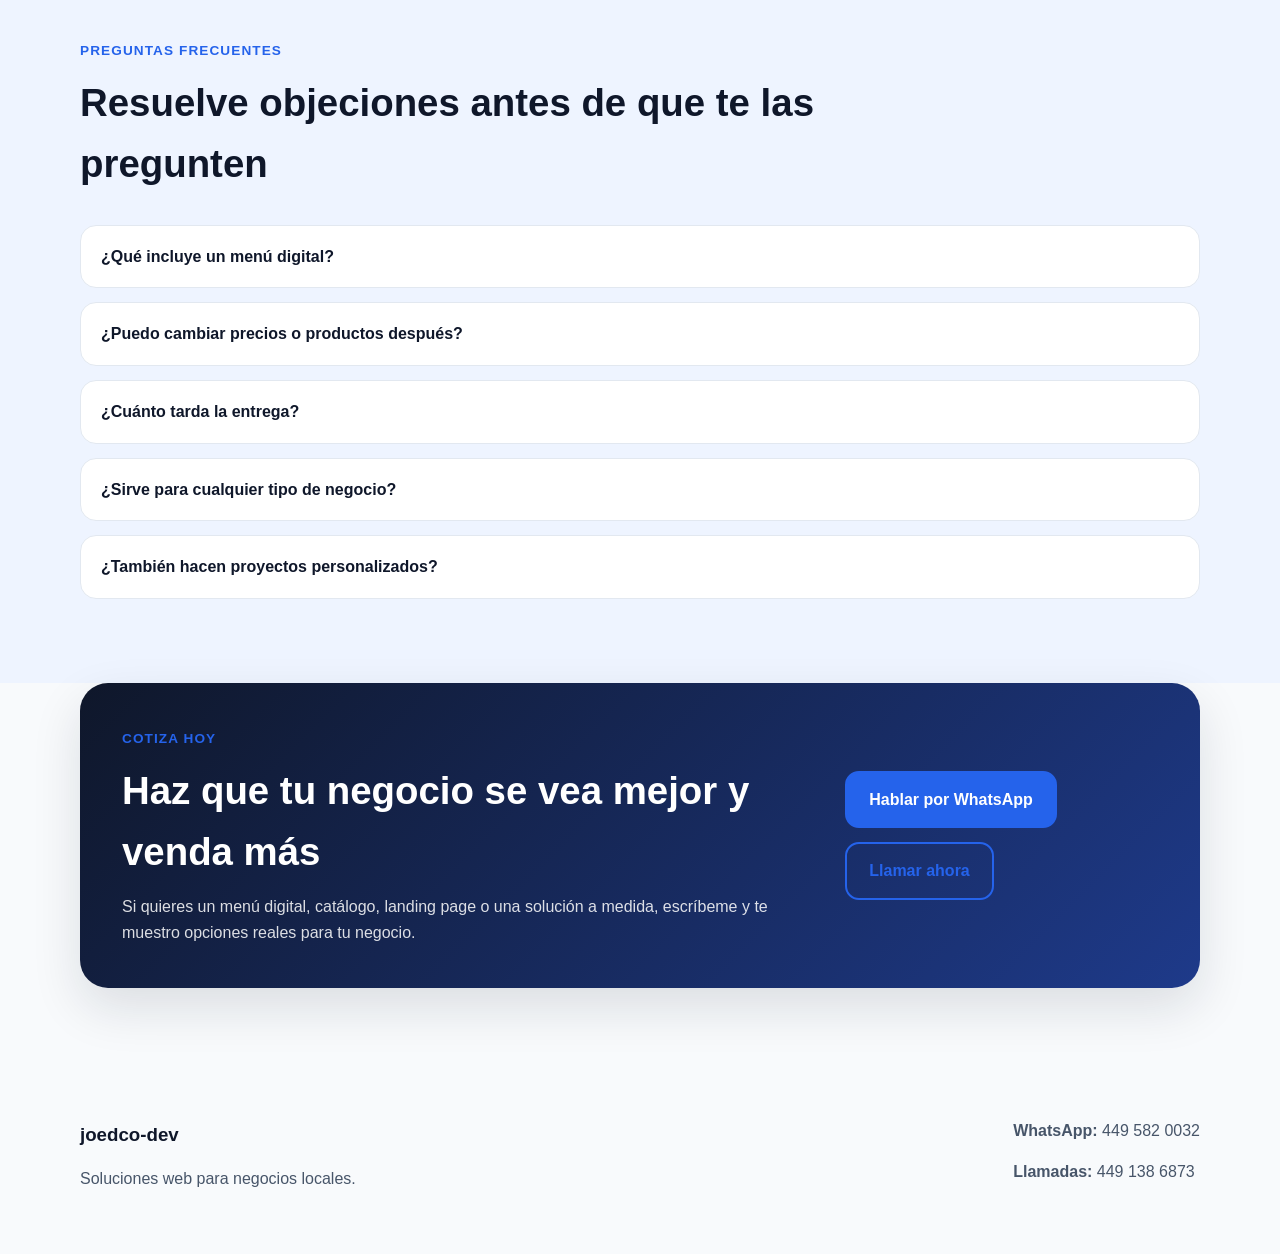
==== commit 81b87dec: "floating buttons changed, missing update information" ====
--- a/index.html
+++ b/index.html
@@ -9,36 +9,42 @@
 </head>
 <body>
   <!-- Botones flotantes -->
-  <div class="floating-actions">
-    <a
-      class="float-btn whatsapp"
-      href="https://wa.me/524495820032?text=%C2%A1Quiero%20m%C3%A1s%20informaci%C3%B3n!"
-      target="_blank"
-      aria-label="WhatsApp"
-      title="WhatsApp"
-    >
-      WA
-    </a>
-
-    <a
-      class="float-btn maps"
-      href="https://maps.app.goo.gl/Wk78oyDtNKZS2opB8"
-      target="_blank"
-      aria-label="Ubicación"
-      title="Ubicación"
-    >
-      GPS
-    </a>
-
-    <a
-      class="float-btn call"
-      href="tel:4491386873"
-      aria-label="Llamar"
-      title="Llamar"
-    >
-      CALL
-    </a>
-  </div>
+<div class="floating-actions">
+  <a
+    class="float-btn whatsapp"
+    href="https://wa.me/524495820032?text=%C2%A1Quiero%20m%C3%A1s%20informaci%C3%B3n!"
+    target="_blank"
+    aria-label="WhatsApp"
+    title="WhatsApp"
+  >
+    <svg viewBox="0 0 24 24" aria-hidden="true">
+      <path fill="currentColor" d="M19.05 4.91A9.82 9.82 0 0 0 12.03 2C6.61 2 2.2 6.41 2.2 11.83c0 1.74.45 3.44 1.31 4.95L2 22l5.38-1.41a9.8 9.8 0 0 0 4.65 1.18h.01c5.42 0 9.83-4.41 9.83-9.83a9.77 9.77 0 0 0-2.82-7.03Zm-7.02 15.2h-.01a8.13 8.13 0 0 1-4.14-1.13l-.3-.18-3.19.84.85-3.11-.2-.32a8.14 8.14 0 0 1-1.26-4.38c0-4.5 3.66-8.16 8.17-8.16 2.18 0 4.23.85 5.76 2.39a8.1 8.1 0 0 1 2.38 5.77c0 4.5-3.66 8.16-8.16 8.16Zm4.48-6.12c-.25-.12-1.47-.72-1.69-.8-.23-.08-.39-.12-.56.12-.16.25-.64.8-.78.96-.14.16-.29.18-.54.06-.25-.12-1.04-.38-1.98-1.2-.73-.65-1.23-1.45-1.37-1.69-.14-.25-.02-.38.1-.5.11-.11.25-.29.37-.43.12-.15.16-.25.25-.41.08-.17.04-.31-.02-.43-.06-.12-.56-1.35-.77-1.85-.2-.48-.41-.42-.56-.42h-.48c-.16 0-.43.06-.66.31-.23.25-.87.85-.87 2.07s.89 2.4 1.02 2.56c.12.16 1.75 2.66 4.23 3.73.59.25 1.05.4 1.41.51.59.19 1.13.16 1.56.1.48-.07 1.47-.6 1.68-1.19.21-.59.21-1.09.14-1.19-.06-.1-.23-.16-.48-.29Z"/>
+    </svg>
+  </a>
+
+  <a
+    class="float-btn maps"
+    href="https://maps.app.goo.gl/Wk78oyDtNKZS2opB8"
+    target="_blank"
+    aria-label="Ubicación"
+    title="Ubicación"
+  >
+    <svg viewBox="0 0 24 24" aria-hidden="true">
+      <path fill="currentColor" d="M12 2C8.13 2 5 5.13 5 9c0 5.25 7 13 7 13s7-7.75 7-13c0-3.87-3.13-7-7-7Zm0 9.5A2.5 2.5 0 1 1 12 6.5a2.5 2.5 0 0 1 0 5Z"/>
+    </svg>
+  </a>
+
+  <a
+    class="float-btn call"
+    href="tel:4491386873"
+    aria-label="Llamar"
+    title="Llamar"
+  >
+    <svg viewBox="0 0 24 24" aria-hidden="true">
+      <path fill="currentColor" d="M6.62 10.79a15.05 15.05 0 0 0 6.59 6.59l2.2-2.2c.27-.27.67-.36 1.02-.24 1.12.37 2.33.57 3.57.57.55 0 1 .45 1 1V20c0 .55-.45 1-1 1C10.3 21 3 13.7 3 4c0-.55.45-1 1-1h3.5c.55 0 1 .45 1 1 0 1.25.2 2.45.57 3.58.11.35.03.74-.25 1.01l-2.2 2.2Z"/>
+    </svg>
+  </a>
+</div>
 
   <header class="topbar">
     <div class="container nav">
@@ -48,7 +54,7 @@
         <a href="#ejemplos">Ejemplos</a>
         <a href="#planes">Planes</a>
         <a href="#faq">FAQ</a>
-        <a href="#contacto" class="btn btn-sm">Cotizar</a>
+        <a href="#contacto" class="btn btn-outline">Cotizar</a>
       </nav>
     </div>
   </header>
--- a/styles.css
+++ b/styles.css
@@ -532,6 +532,12 @@
   z-index: 999;
 }
 
+.float-btn svg {
+  width: 26px;
+  height: 26px;
+  display: block;
+}
+
 .float-btn {
   width: 58px;
   height: 58px;
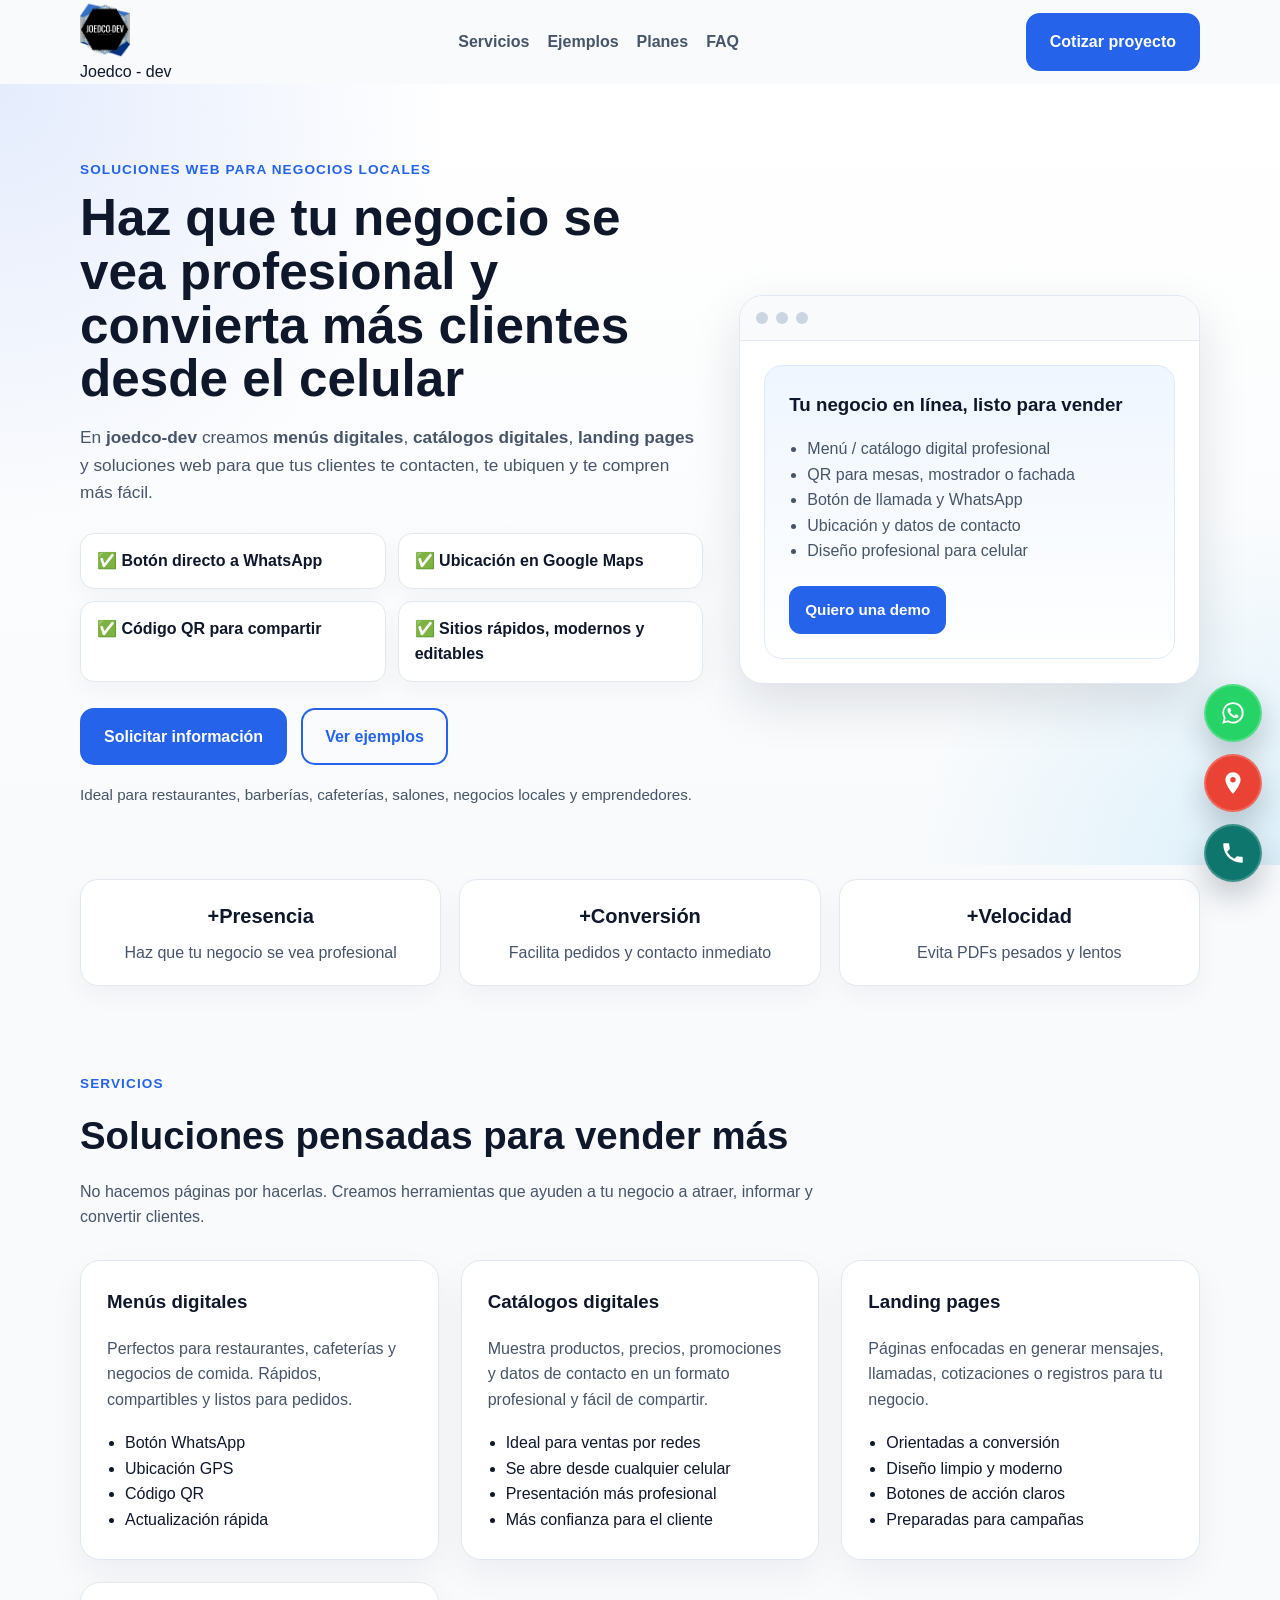
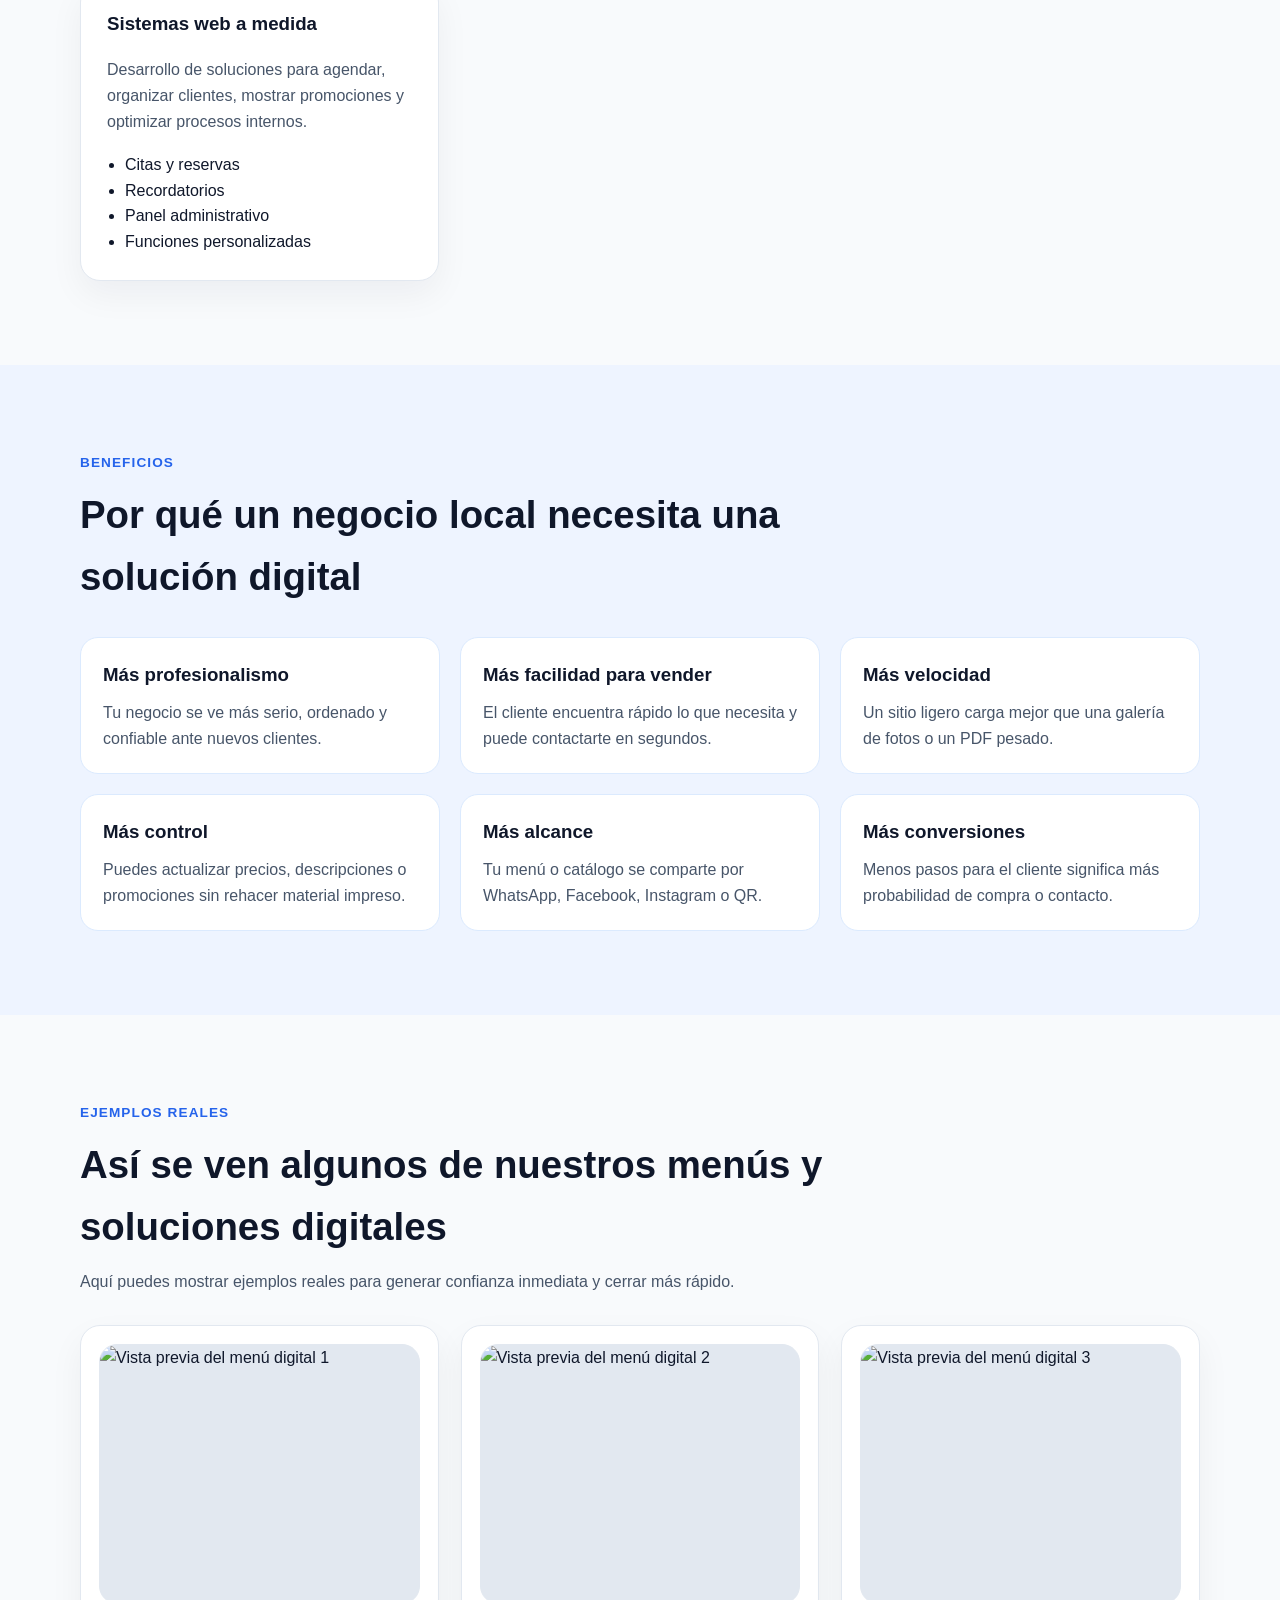
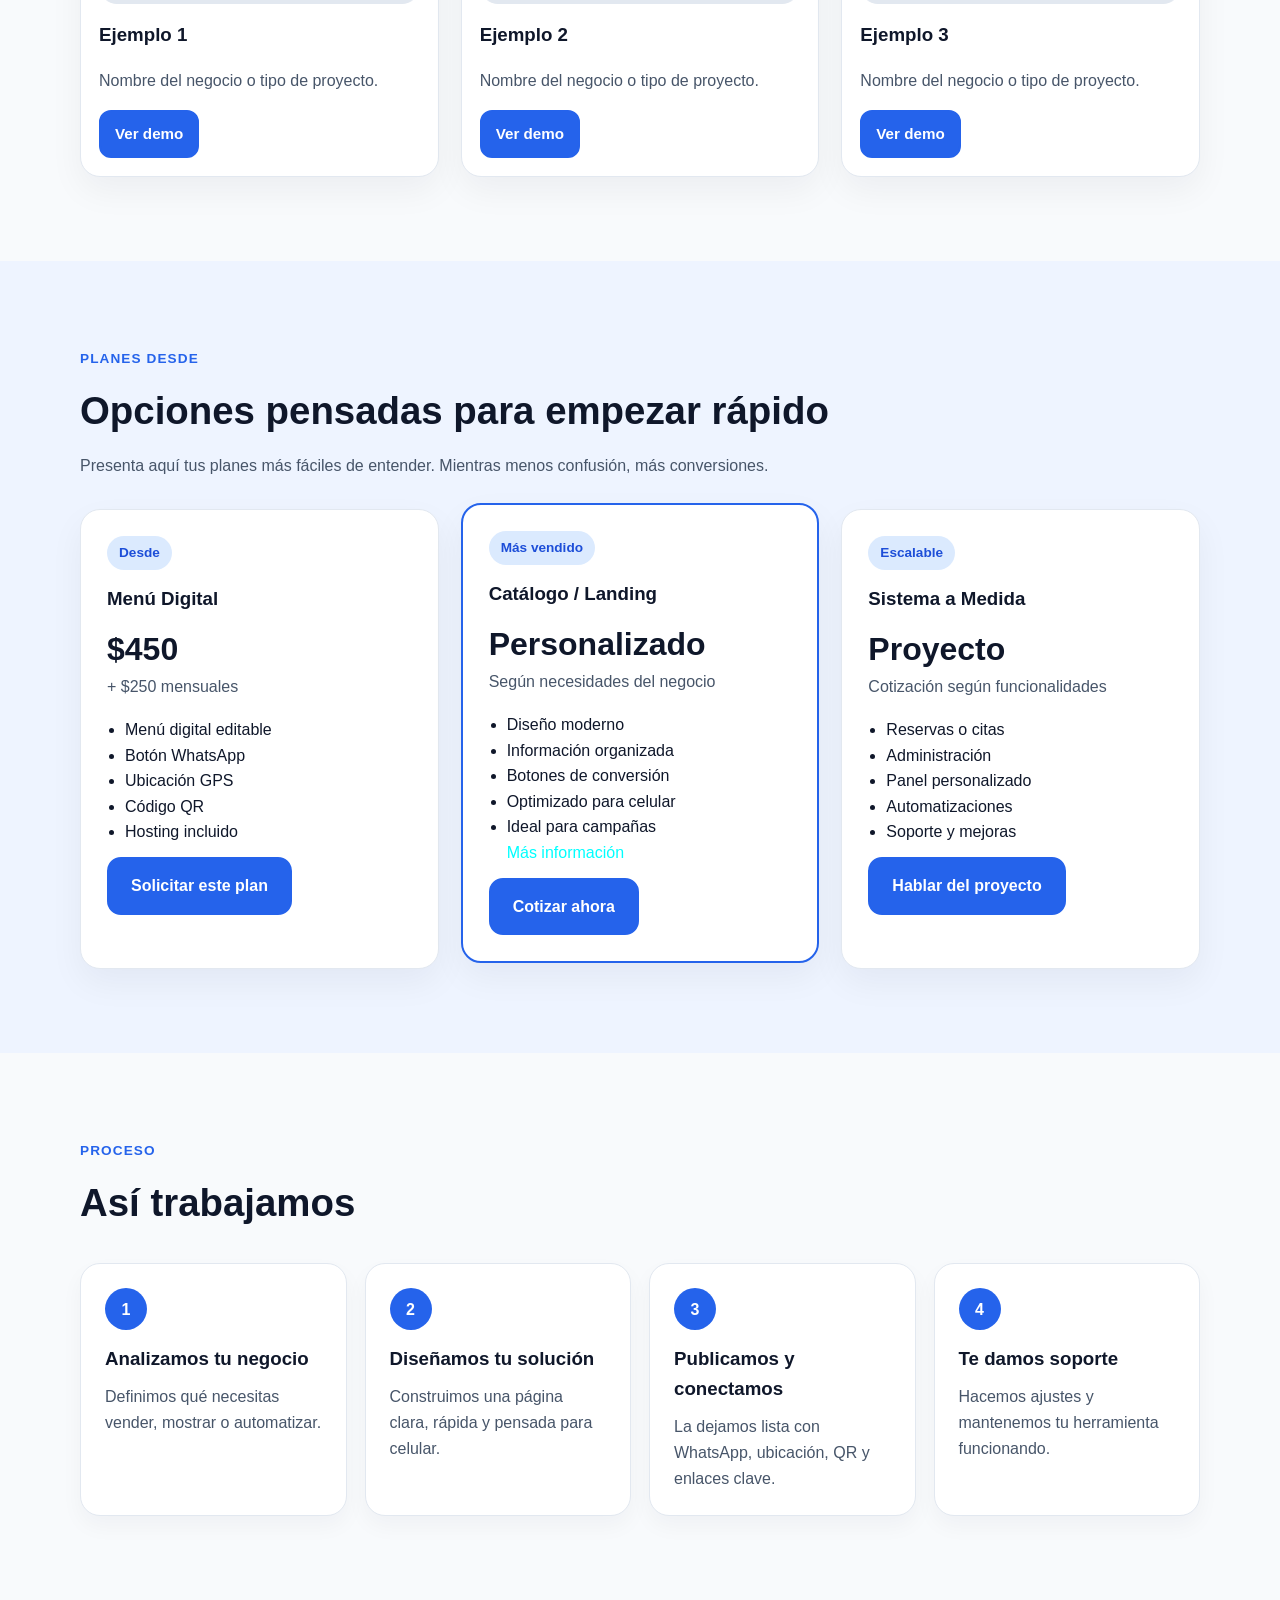
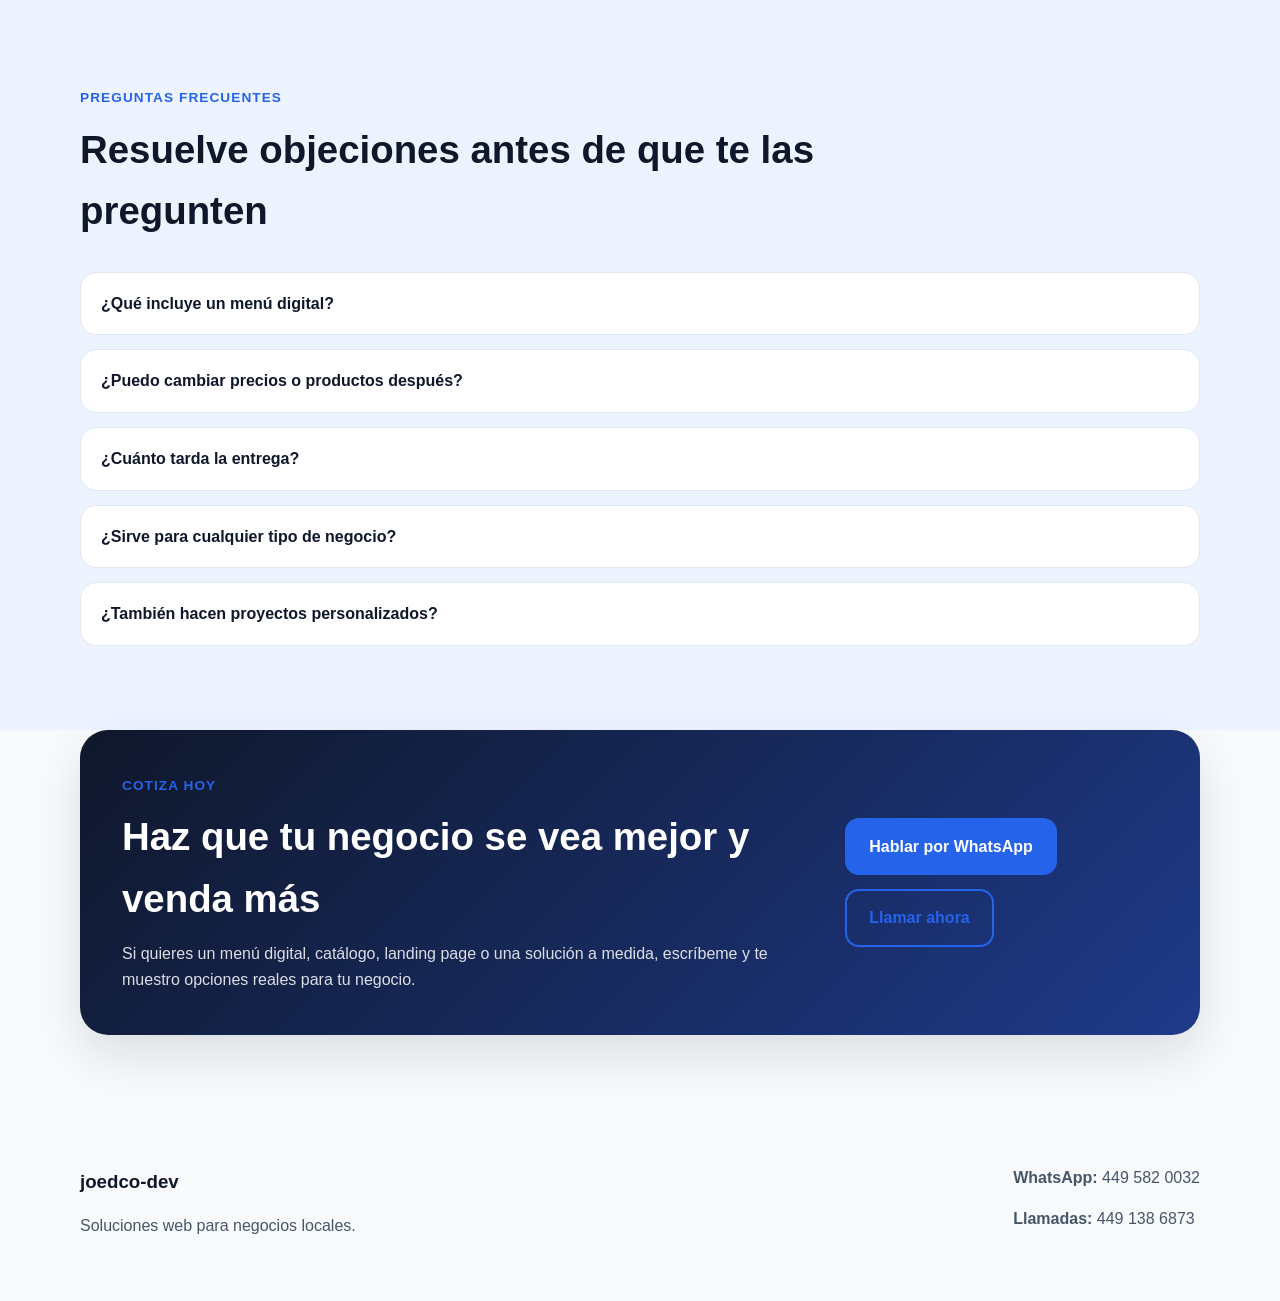
==== commit c7b3aac9: "fix: styles fixed, added floating buttons" ====
--- a/index.html
+++ b/index.html
@@ -1,64 +1,62 @@
 <!DOCTYPE html>
 <html lang="es">
+
 <head>
   <meta charset="UTF-8" />
   <meta name="viewport" content="width=device-width, initial-scale=1.0" />
   <title>joedco-dev | Soluciones web para negocios locales</title>
-  <meta name="description" content="Creamos menús digitales, catálogos digitales, landing pages y soluciones web para negocios locales. Más visibilidad, más pedidos y más clientes." />
+  <meta name="description"
+    content="Creamos menús digitales, catálogos digitales, landing pages y soluciones web para negocios locales. Más visibilidad, más pedidos y más clientes." />
   <link rel="stylesheet" href="styles.css" />
 </head>
+
 <body>
   <!-- Botones flotantes -->
-<div class="floating-actions">
-  <a
-    class="float-btn whatsapp"
-    href="https://wa.me/524495820032?text=%C2%A1Quiero%20m%C3%A1s%20informaci%C3%B3n!"
-    target="_blank"
-    aria-label="WhatsApp"
-    title="WhatsApp"
-  >
-    <svg viewBox="0 0 24 24" aria-hidden="true">
-      <path fill="currentColor" d="M19.05 4.91A9.82 9.82 0 0 0 12.03 2C6.61 2 2.2 6.41 2.2 11.83c0 1.74.45 3.44 1.31 4.95L2 22l5.38-1.41a9.8 9.8 0 0 0 4.65 1.18h.01c5.42 0 9.83-4.41 9.83-9.83a9.77 9.77 0 0 0-2.82-7.03Zm-7.02 15.2h-.01a8.13 8.13 0 0 1-4.14-1.13l-.3-.18-3.19.84.85-3.11-.2-.32a8.14 8.14 0 0 1-1.26-4.38c0-4.5 3.66-8.16 8.17-8.16 2.18 0 4.23.85 5.76 2.39a8.1 8.1 0 0 1 2.38 5.77c0 4.5-3.66 8.16-8.16 8.16Zm4.48-6.12c-.25-.12-1.47-.72-1.69-.8-.23-.08-.39-.12-.56.12-.16.25-.64.8-.78.96-.14.16-.29.18-.54.06-.25-.12-1.04-.38-1.98-1.2-.73-.65-1.23-1.45-1.37-1.69-.14-.25-.02-.38.1-.5.11-.11.25-.29.37-.43.12-.15.16-.25.25-.41.08-.17.04-.31-.02-.43-.06-.12-.56-1.35-.77-1.85-.2-.48-.41-.42-.56-.42h-.48c-.16 0-.43.06-.66.31-.23.25-.87.85-.87 2.07s.89 2.4 1.02 2.56c.12.16 1.75 2.66 4.23 3.73.59.25 1.05.4 1.41.51.59.19 1.13.16 1.56.1.48-.07 1.47-.6 1.68-1.19.21-.59.21-1.09.14-1.19-.06-.1-.23-.16-.48-.29Z"/>
-    </svg>
-  </a>
-
-  <a
-    class="float-btn maps"
-    href="https://maps.app.goo.gl/Wk78oyDtNKZS2opB8"
-    target="_blank"
-    aria-label="Ubicación"
-    title="Ubicación"
-  >
-    <svg viewBox="0 0 24 24" aria-hidden="true">
-      <path fill="currentColor" d="M12 2C8.13 2 5 5.13 5 9c0 5.25 7 13 7 13s7-7.75 7-13c0-3.87-3.13-7-7-7Zm0 9.5A2.5 2.5 0 1 1 12 6.5a2.5 2.5 0 0 1 0 5Z"/>
-    </svg>
-  </a>
-
-  <a
-    class="float-btn call"
-    href="tel:4491386873"
-    aria-label="Llamar"
-    title="Llamar"
-  >
-    <svg viewBox="0 0 24 24" aria-hidden="true">
-      <path fill="currentColor" d="M6.62 10.79a15.05 15.05 0 0 0 6.59 6.59l2.2-2.2c.27-.27.67-.36 1.02-.24 1.12.37 2.33.57 3.57.57.55 0 1 .45 1 1V20c0 .55-.45 1-1 1C10.3 21 3 13.7 3 4c0-.55.45-1 1-1h3.5c.55 0 1 .45 1 1 0 1.25.2 2.45.57 3.58.11.35.03.74-.25 1.01l-2.2 2.2Z"/>
-    </svg>
-  </a>
-</div>
-
-  <header class="topbar">
+  <div class="floating-actions">
+    <a class="float-btn whatsapp" href="https://wa.me/524495820032?text=%C2%A1Quiero%20m%C3%A1s%20informaci%C3%B3n!"
+      target="_blank" aria-label="WhatsApp" title="WhatsApp">
+      <svg viewBox="0 0 24 24" aria-hidden="true">
+        <path fill="currentColor"
+          d="M19.05 4.91A9.82 9.82 0 0 0 12.03 2C6.61 2 2.2 6.41 2.2 11.83c0 1.74.45 3.44 1.31 4.95L2 22l5.38-1.41a9.8 9.8 0 0 0 4.65 1.18h.01c5.42 0 9.83-4.41 9.83-9.83a9.77 9.77 0 0 0-2.82-7.03Zm-7.02 15.2h-.01a8.13 8.13 0 0 1-4.14-1.13l-.3-.18-3.19.84.85-3.11-.2-.32a8.14 8.14 0 0 1-1.26-4.38c0-4.5 3.66-8.16 8.17-8.16 2.18 0 4.23.85 5.76 2.39a8.1 8.1 0 0 1 2.38 5.77c0 4.5-3.66 8.16-8.16 8.16Zm4.48-6.12c-.25-.12-1.47-.72-1.69-.8-.23-.08-.39-.12-.56.12-.16.25-.64.8-.78.96-.14.16-.29.18-.54.06-.25-.12-1.04-.38-1.98-1.2-.73-.65-1.23-1.45-1.37-1.69-.14-.25-.02-.38.1-.5.11-.11.25-.29.37-.43.12-.15.16-.25.25-.41.08-.17.04-.31-.02-.43-.06-.12-.56-1.35-.77-1.85-.2-.48-.41-.42-.56-.42h-.48c-.16 0-.43.06-.66.31-.23.25-.87.85-.87 2.07s.89 2.4 1.02 2.56c.12.16 1.75 2.66 4.23 3.73.59.25 1.05.4 1.41.51.59.19 1.13.16 1.56.1.48-.07 1.47-.6 1.68-1.19.21-.59.21-1.09.14-1.19-.06-.1-.23-.16-.48-.29Z" />
+      </svg>
+    </a>
+
+    <a class="float-btn maps" href="https://maps.app.goo.gl/Wk78oyDtNKZS2opB8" target="_blank" aria-label="Ubicación"
+      title="Ubicación">
+      <svg viewBox="0 0 24 24" aria-hidden="true">
+        <path fill="currentColor"
+          d="M12 2C8.13 2 5 5.13 5 9c0 5.25 7 13 7 13s7-7.75 7-13c0-3.87-3.13-7-7-7Zm0 9.5A2.5 2.5 0 1 1 12 6.5a2.5 2.5 0 0 1 0 5Z" />
+      </svg>
+    </a>
+
+    <a class="float-btn call" href="tel:4491386873" aria-label="Llamar" title="Llamar">
+      <svg viewBox="0 0 24 24" aria-hidden="true">
+        <path fill="currentColor"
+          d="M6.62 10.79a15.05 15.05 0 0 0 6.59 6.59l2.2-2.2c.27-.27.67-.36 1.02-.24 1.12.37 2.33.57 3.57.57.55 0 1 .45 1 1V20c0 .55-.45 1-1 1C10.3 21 3 13.7 3 4c0-.55.45-1 1-1h3.5c.55 0 1 .45 1 1 0 1.25.2 2.45.57 3.58.11.35.03.74-.25 1.01l-2.2 2.2Z" />
+      </svg>
+    </a>
+  </div>
+
+  <header class="header">
     <div class="container nav">
-      <a href="#inicio" class="logo">joedco-dev</a>
-      <nav>
+      <a href="/" class="brand">
+        <img src="Joedco-HD.png" alt="logo" width="50px">
+        <span>Joedco - dev</span>
+      </a>
+
+      <nav class="menu">
         <a href="#servicios">Servicios</a>
         <a href="#ejemplos">Ejemplos</a>
         <a href="#planes">Planes</a>
         <a href="#faq">FAQ</a>
-        <a href="#contacto" class="btn btn-outline">Cotizar</a>
       </nav>
+
+      <a class="btn btn-primary" href="https://wa.me/524495820032?text=Hola,%20quiero%20cotizar%20un%20proyecto%20web"
+        target="_blank" rel="noopener noreferrer">
+        Cotizar proyecto
+      </a>
     </div>
   </header>
-
   <main>
     <section class="hero" id="inicio">
       <div class="container hero-grid">
@@ -66,7 +64,8 @@
           <span class="eyebrow">Soluciones web para negocios locales</span>
           <h1>Haz que tu negocio se vea profesional y convierta más clientes desde el celular</h1>
           <p class="lead">
-            En <strong>joedco-dev</strong> creamos <strong>menús digitales</strong>, <strong>catálogos digitales</strong>,
+            En <strong>joedco-dev</strong> creamos <strong>menús digitales</strong>, <strong>catálogos
+              digitales</strong>,
             <strong>landing pages</strong> y soluciones web para que tus clientes te contacten,
             te ubiquen y te compren más fácil.
           </p>
@@ -79,7 +78,8 @@
           </div>
 
           <div class="hero-cta">
-            <a href="https://wa.me/524495820032?text=%C2%A1Quiero%20m%C3%A1s%20informaci%C3%B3n!" target="_blank" class="btn">
+            <a href="https://wa.me/524495820032?text=%C2%A1Quiero%20m%C3%A1s%20informaci%C3%B3n!" target="_blank"
+              class="btn">
               Solicitar información
             </a>
             <a href="#ejemplos" class="btn btn-outline">Ver ejemplos</a>
@@ -135,13 +135,15 @@
         <div class="section-head">
           <span class="eyebrow">Servicios</span>
           <h2>Soluciones pensadas para vender más</h2>
-          <p>No hacemos páginas por hacerlas. Creamos herramientas que ayuden a tu negocio a atraer, informar y convertir clientes.</p>
+          <p>No hacemos páginas por hacerlas. Creamos herramientas que ayuden a tu negocio a atraer, informar y
+            convertir clientes.</p>
         </div>
 
         <div class="cards">
           <article class="card">
             <h3>Menús digitales</h3>
-            <p>Perfectos para restaurantes, cafeterías y negocios de comida. Rápidos, compartibles y listos para pedidos.</p>
+            <p>Perfectos para restaurantes, cafeterías y negocios de comida. Rápidos, compartibles y listos para
+              pedidos.</p>
             <ul>
               <li>Botón WhatsApp</li>
               <li>Ubicación GPS</li>
@@ -152,7 +154,8 @@
 
           <article class="card">
             <h3>Catálogos digitales</h3>
-            <p>Muestra productos, precios, promociones y datos de contacto en un formato profesional y fácil de compartir.</p>
+            <p>Muestra productos, precios, promociones y datos de contacto en un formato profesional y fácil de
+              compartir.</p>
             <ul>
               <li>Ideal para ventas por redes</li>
               <li>Se abre desde cualquier celular</li>
@@ -174,7 +177,8 @@
 
           <article class="card">
             <h3>Sistemas web a medida</h3>
-            <p>Desarrollo de soluciones para agendar, organizar clientes, mostrar promociones y optimizar procesos internos.</p>
+            <p>Desarrollo de soluciones para agendar, organizar clientes, mostrar promociones y optimizar procesos
+              internos.</p>
             <ul>
               <li>Citas y reservas</li>
               <li>Recordatorios</li>
@@ -289,14 +293,15 @@
             <h3>Menú Digital</h3>
             <div class="price">$450</div>
             <p class="price-note">+ $250 mensuales</p>
-            <ul>
+            <ul style="margin-bottom:12px;">
               <li>Menú digital editable</li>
               <li>Botón WhatsApp</li>
               <li>Ubicación GPS</li>
               <li>Código QR</li>
               <li>Hosting incluido</li>
             </ul>
-            <a href="https://wa.me/524495820032?text=%C2%A1Quiero%20m%C3%A1s%20informaci%C3%B3n!" target="_blank" class="btn">
+            <a href="https://wa.me/524495820032?text=%C2%A1Quiero%20m%C3%A1s%20informaci%C3%B3n!" target="_blank"
+              class="btn">
               Solicitar este plan
             </a>
           </article>
@@ -306,14 +311,16 @@
             <h3>Catálogo / Landing</h3>
             <div class="price">Personalizado</div>
             <p class="price-note">Según necesidades del negocio</p>
-            <ul>
+            <ul style="margin-bottom:12px;">
               <li>Diseño moderno</li>
               <li>Información organizada</li>
               <li>Botones de conversión</li>
               <li>Optimizado para celular</li>
               <li>Ideal para campañas</li>
-            </ul>
-            <a href="https://wa.me/524495820032?text=%C2%A1Quiero%20m%C3%A1s%20informaci%C3%B3n!" target="_blank" class="btn">
+              <a href="/sitio-web-paquetes.html" style="color:aqua"> Más información </a>
+            </ul>
+            <a href="https://wa.me/524495820032?text=%C2%A1Quiero%20m%C3%A1s%20informaci%C3%B3n!" target="_blank"
+              class="btn">
               Cotizar ahora
             </a>
           </article>
@@ -323,14 +330,15 @@
             <h3>Sistema a Medida</h3>
             <div class="price">Proyecto</div>
             <p class="price-note">Cotización según funcionalidades</p>
-            <ul>
+            <ul style="margin-bottom:12px;">
               <li>Reservas o citas</li>
               <li>Administración</li>
               <li>Panel personalizado</li>
               <li>Automatizaciones</li>
               <li>Soporte y mejoras</li>
             </ul>
-            <a href="https://wa.me/524495820032?text=%C2%A1Quiero%20m%C3%A1s%20informaci%C3%B3n!" target="_blank" class="btn">
+            <a href="https://wa.me/524495820032?text=%C2%A1Quiero%20m%C3%A1s%20informaci%C3%B3n!" target="_blank"
+              class="btn">
               Hablar del proyecto
             </a>
           </article>
@@ -381,22 +389,26 @@
         <div class="faq-list">
           <details class="faq-item">
             <summary>¿Qué incluye un menú digital?</summary>
-            <p>Incluye una página optimizada para celular con secciones organizadas, botón de WhatsApp, ubicación, código QR y soporte para actualizaciones.</p>
+            <p>Incluye una página optimizada para celular con secciones organizadas, botón de WhatsApp, ubicación,
+              código QR y soporte para actualizaciones.</p>
           </details>
 
           <details class="faq-item">
             <summary>¿Puedo cambiar precios o productos después?</summary>
-            <p>Sí. La idea es que siempre puedas mantener tu información actualizada sin depender de material impreso.</p>
+            <p>Sí. La idea es que siempre puedas mantener tu información actualizada sin depender de material impreso.
+            </p>
           </details>
 
           <details class="faq-item">
             <summary>¿Cuánto tarda la entrega?</summary>
-            <p>Depende del proyecto y de qué tan rápido se entregue el material necesario, pero los proyectos simples pueden salir rápido.</p>
+            <p>Depende del proyecto y de qué tan rápido se entregue el material necesario, pero los proyectos simples
+              pueden salir rápido.</p>
           </details>
 
           <details class="faq-item">
             <summary>¿Sirve para cualquier tipo de negocio?</summary>
-            <p>Sí. Restaurantes, barberías, salones, cafeterías, emprendedores y negocios locales pueden aprovecharlo.</p>
+            <p>Sí. Restaurantes, barberías, salones, cafeterías, emprendedores y negocios locales pueden aprovecharlo.
+            </p>
           </details>
 
           <details class="faq-item">
@@ -412,10 +424,12 @@
         <div>
           <span class="eyebrow">Cotiza hoy</span>
           <h2>Haz que tu negocio se vea mejor y venda más</h2>
-          <p>Si quieres un menú digital, catálogo, landing page o una solución a medida, escríbeme y te muestro opciones reales para tu negocio.</p>
+          <p>Si quieres un menú digital, catálogo, landing page o una solución a medida, escríbeme y te muestro opciones
+            reales para tu negocio.</p>
         </div>
         <div class="cta-actions">
-          <a href="https://wa.me/524495820032?text=%C2%A1Quiero%20m%C3%A1s%20informaci%C3%B3n!" target="_blank" class="btn">
+          <a href="https://wa.me/524495820032?text=%C2%A1Quiero%20m%C3%A1s%20informaci%C3%B3n!" target="_blank"
+            class="btn">
             Hablar por WhatsApp
           </a>
           <a href="tel:4491386873" class="btn btn-outline">Llamar ahora</a>
@@ -437,4 +451,5 @@
     </div>
   </footer>
 </body>
+
 </html>
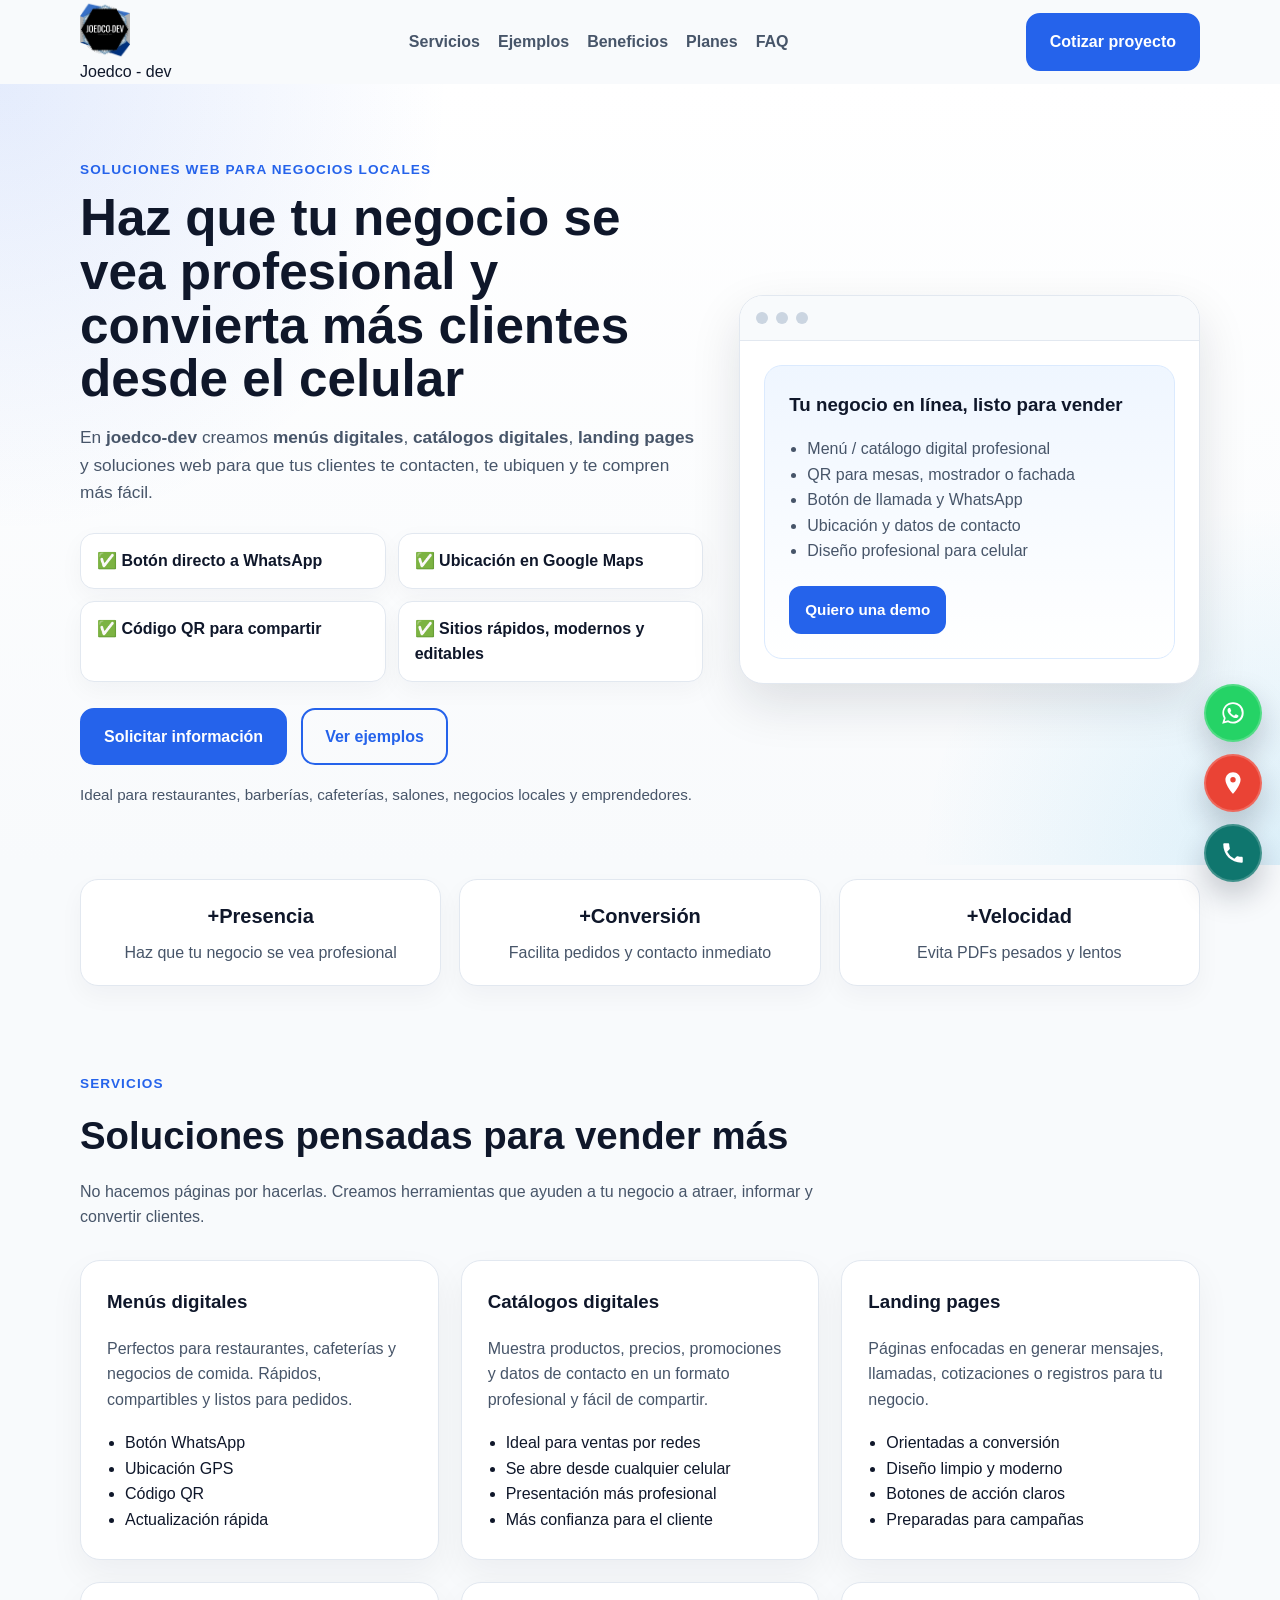
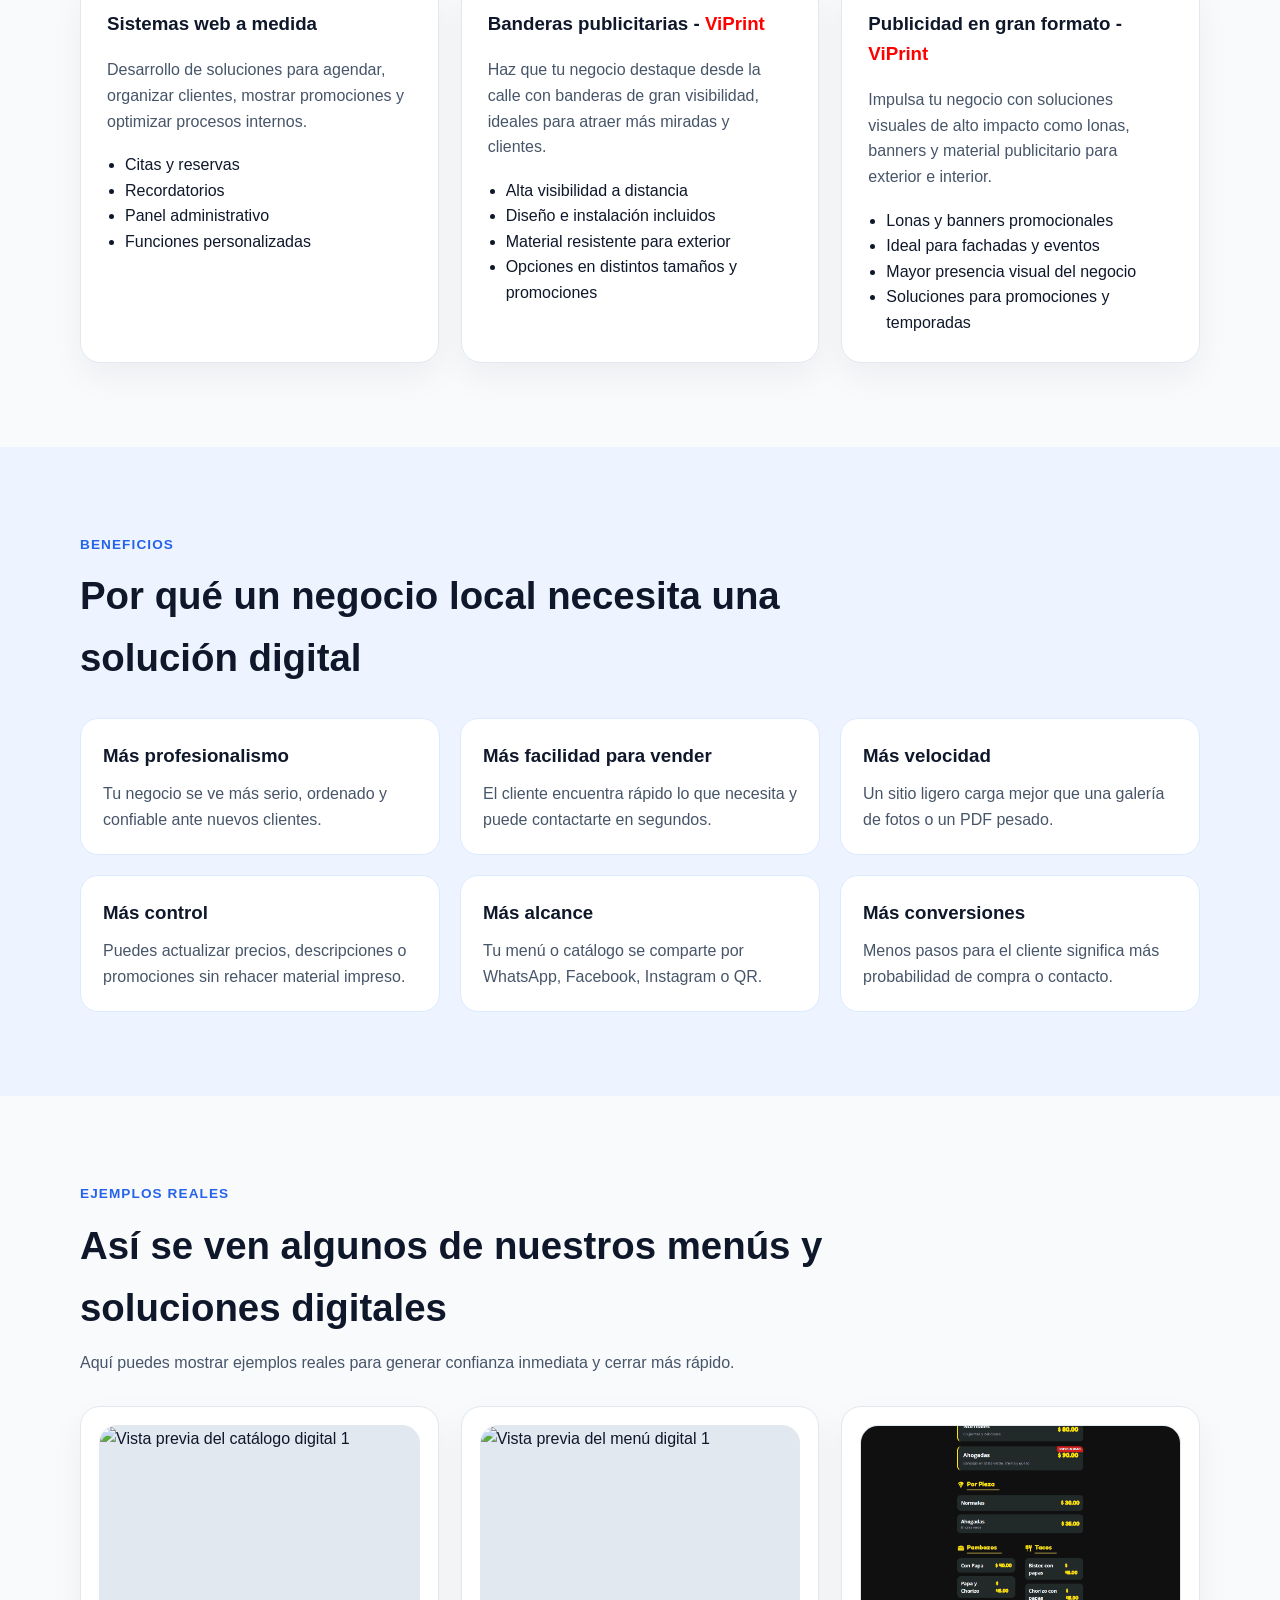
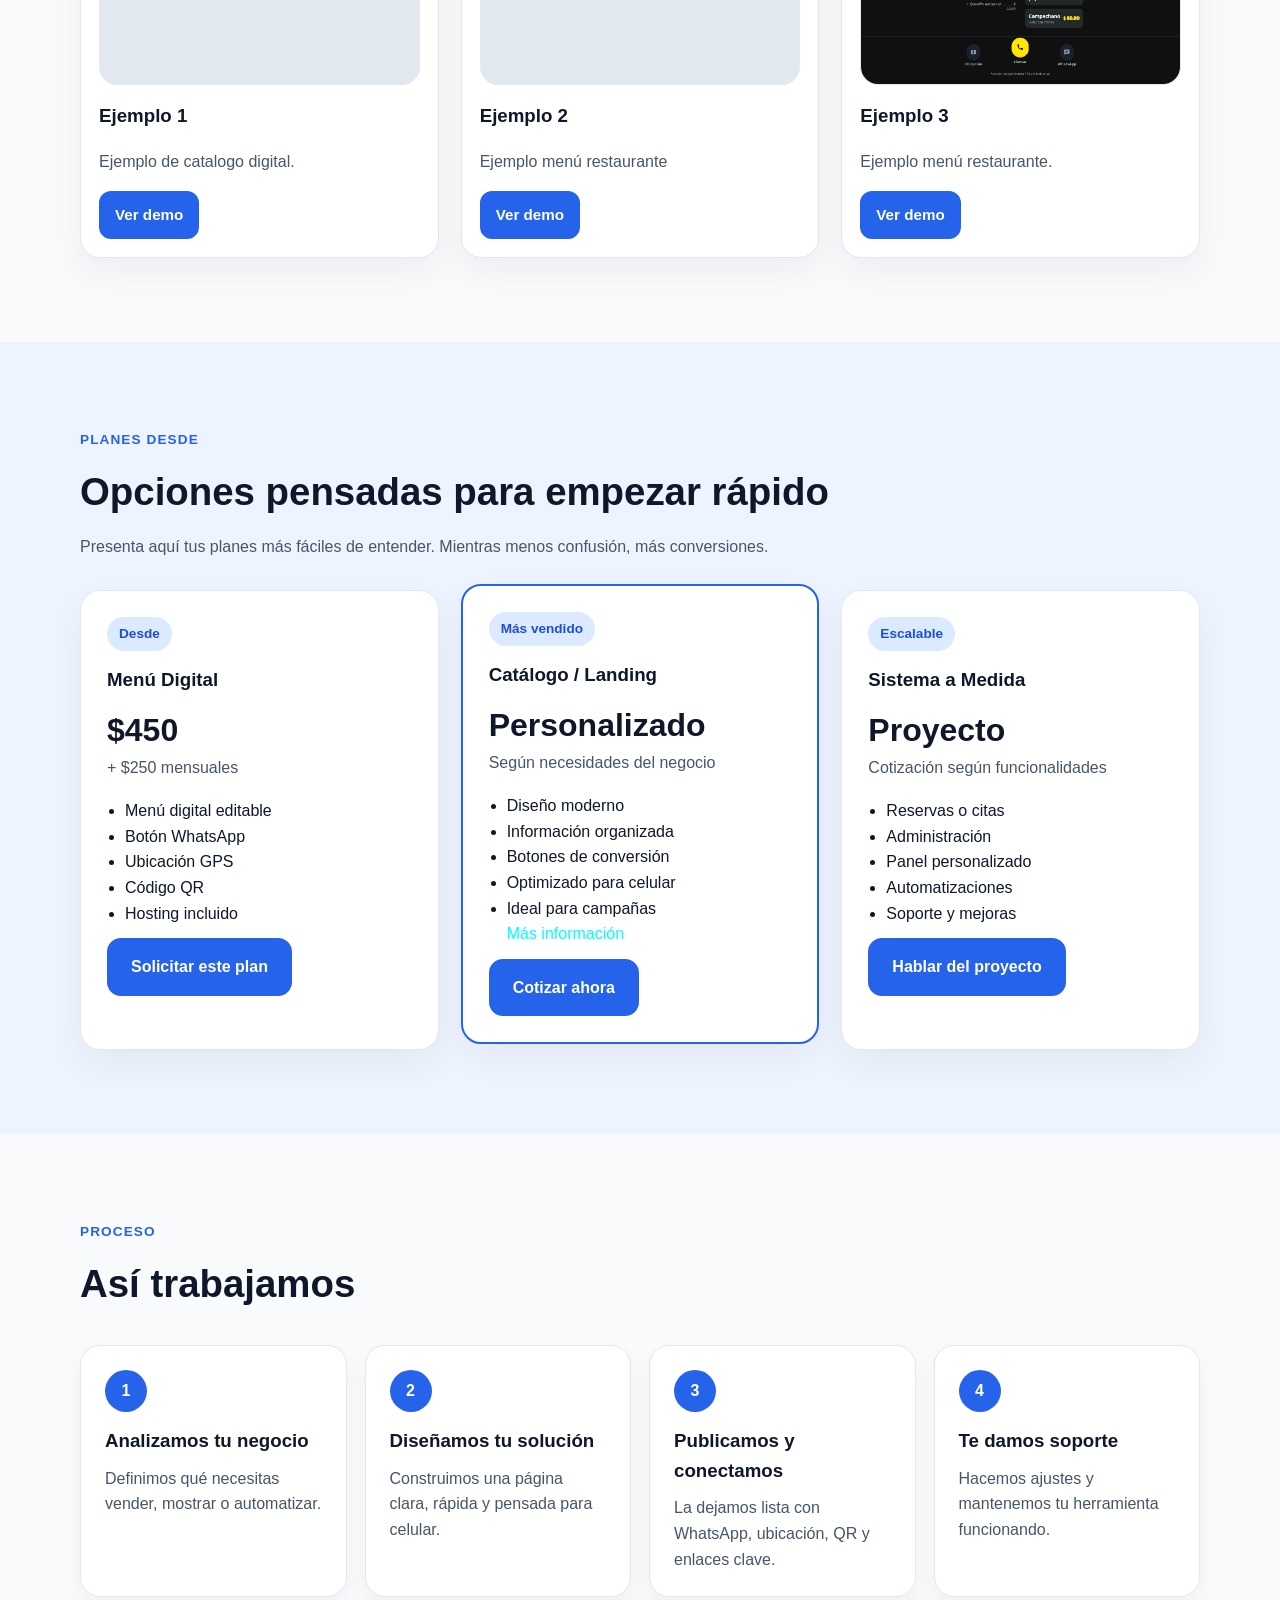
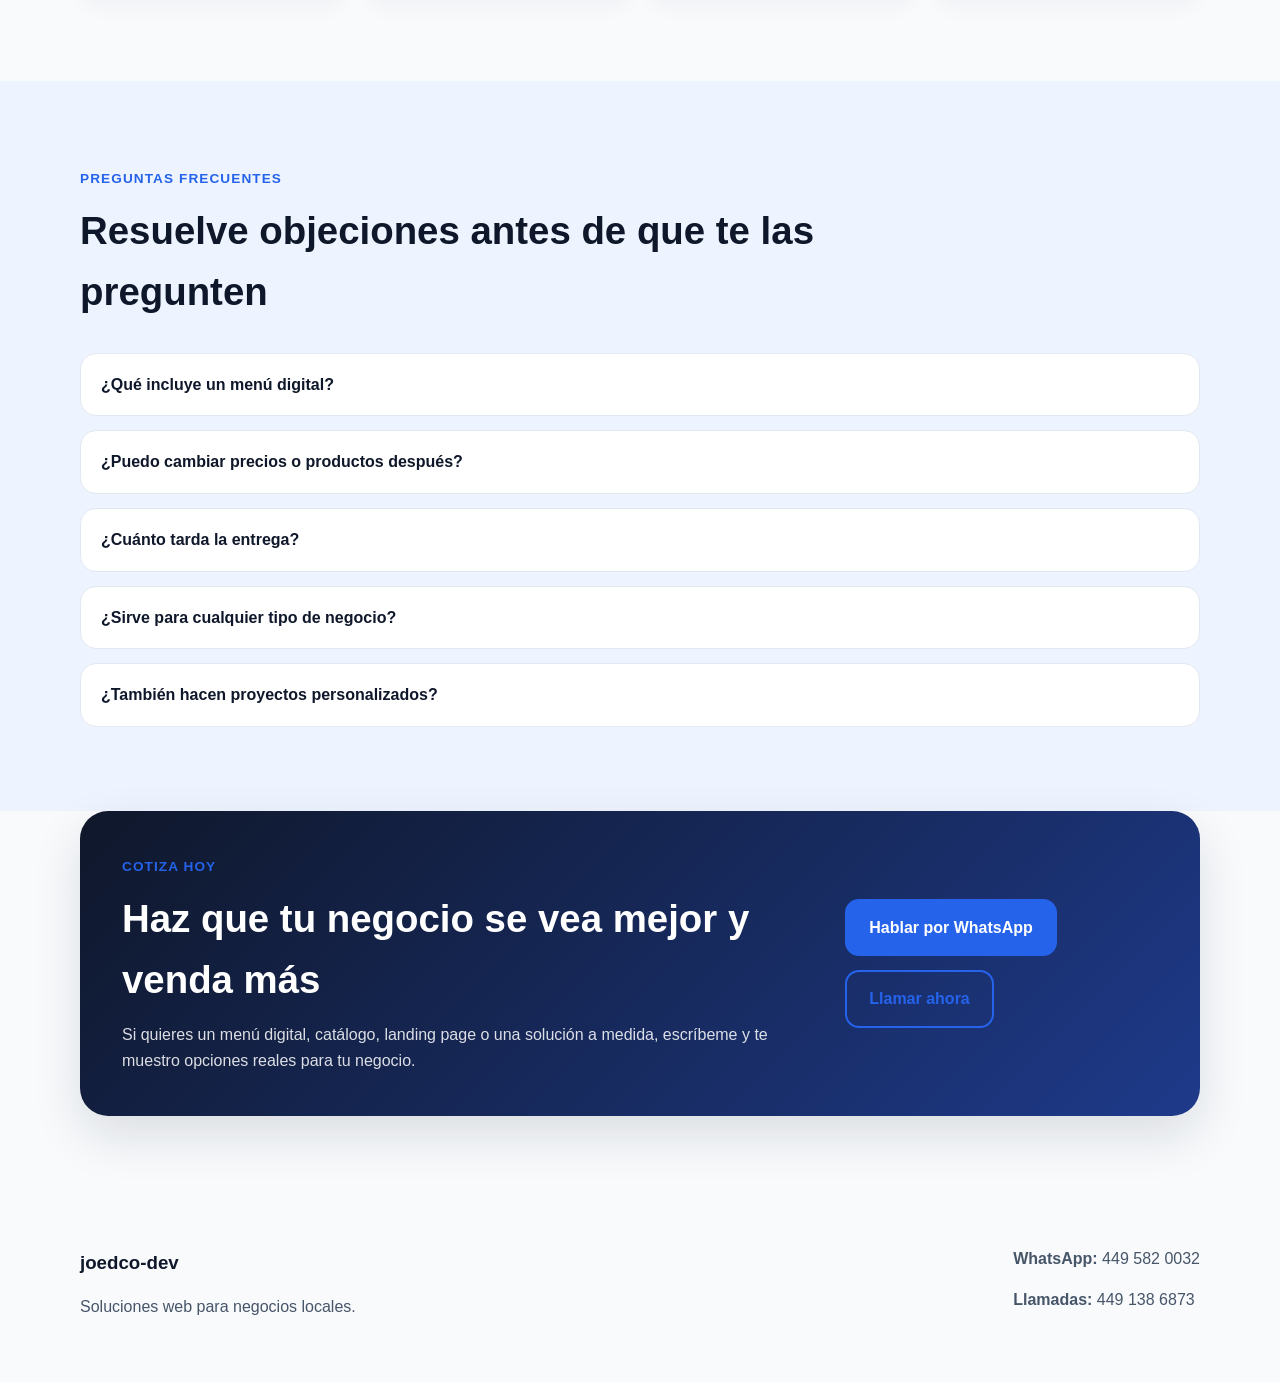
==== commit 28b49b58: "feat: menu examples added" ====
--- a/index.html
+++ b/index.html
@@ -47,6 +47,7 @@
       <nav class="menu">
         <a href="#servicios">Servicios</a>
         <a href="#ejemplos">Ejemplos</a>
+        <a href="#beneficios">Beneficios</a>
         <a href="#planes">Planes</a>
         <a href="#faq">FAQ</a>
       </nav>
@@ -186,6 +187,30 @@
               <li>Funciones personalizadas</li>
             </ul>
           </article>
+
+          <article class="card">
+           <h3>Banderas publicitarias - <span style="color: red;"><bold>ViPrint</bold></h3></span>
+            <p>Haz que tu negocio destaque desde la calle con banderas de gran visibilidad, ideales para atraer más
+              miradas y clientes.</p>
+            <ul>
+              <li>Alta visibilidad a distancia</li>
+              <li>Diseño e instalación incluidos</li>
+              <li>Material resistente para exterior</li>
+              <li>Opciones en distintos tamaños y promociones</li>
+            </ul>
+          </article>
+
+          <article class="card">
+            <h3>Publicidad en gran formato - <span style="color: red;"><bold>ViPrint</bold></h3></span>
+            <p>Impulsa tu negocio con soluciones visuales de alto impacto como lonas, banners y material publicitario
+              para exterior e interior.</p>
+            <ul>
+              <li>Lonas y banners promocionales</li>
+              <li>Ideal para fachadas y eventos</li>
+              <li>Mayor presencia visual del negocio</li>
+              <li>Soluciones para promociones y temporadas</li>
+            </ul>
+          </article>
         </div>
       </div>
     </section>
@@ -238,39 +263,39 @@
         <div class="examples-grid">
           <article class="example-card">
             <div class="example-media">
-              <img src="img/ejemplo1.gif" alt="Vista previa del menú digital 1" />
+              <img src="img/catalogo1.gif" alt="Vista previa del catálogo digital 1" />
             </div>
             <div class="example-content">
               <h3>Ejemplo 1</h3>
-              <p>Nombre del negocio o tipo de proyecto.</p>
+              <p>Ejemplo de catalogo digital.</p>
               <div class="example-actions">
-                <a href="#" class="btn btn-small">Ver demo</a>
+                <a href="/catalogo-uno.html" class="btn btn-small">Ver demo</a>
               </div>
             </div>
           </article>
 
           <article class="example-card">
             <div class="example-media">
-              <img src="img/ejemplo2.gif" alt="Vista previa del menú digital 2" />
+              <img src="img/menu1.gif" alt="Vista previa del menú digital 1" />
             </div>
             <div class="example-content">
               <h3>Ejemplo 2</h3>
-              <p>Nombre del negocio o tipo de proyecto.</p>
+              <p>Ejemplo menú restaurante</p>
               <div class="example-actions">
-                <a href="#" class="btn btn-small">Ver demo</a>
+                <a href="https://viprint.com.mx/menu/ejemplo-menu/menu-dos.html" class="btn btn-small">Ver demo</a>
               </div>
             </div>
           </article>
 
           <article class="example-card">
             <div class="example-media">
-              <img src="img/ejemplo3.gif" alt="Vista previa del menú digital 3" />
+              <img src="img/menu2.gif" alt="Vista previa del menú digital 3" />
             </div>
             <div class="example-content">
               <h3>Ejemplo 3</h3>
-              <p>Nombre del negocio o tipo de proyecto.</p>
+              <p>Ejemplo menú restaurante.</p>
               <div class="example-actions">
-                <a href="#" class="btn btn-small">Ver demo</a>
+                <a href="https://viprint.com.mx/menu/ejemplo-menu/ejemplo-flautas-independencia.html" class="btn btn-small">Ver demo</a>
               </div>
             </div>
           </article>
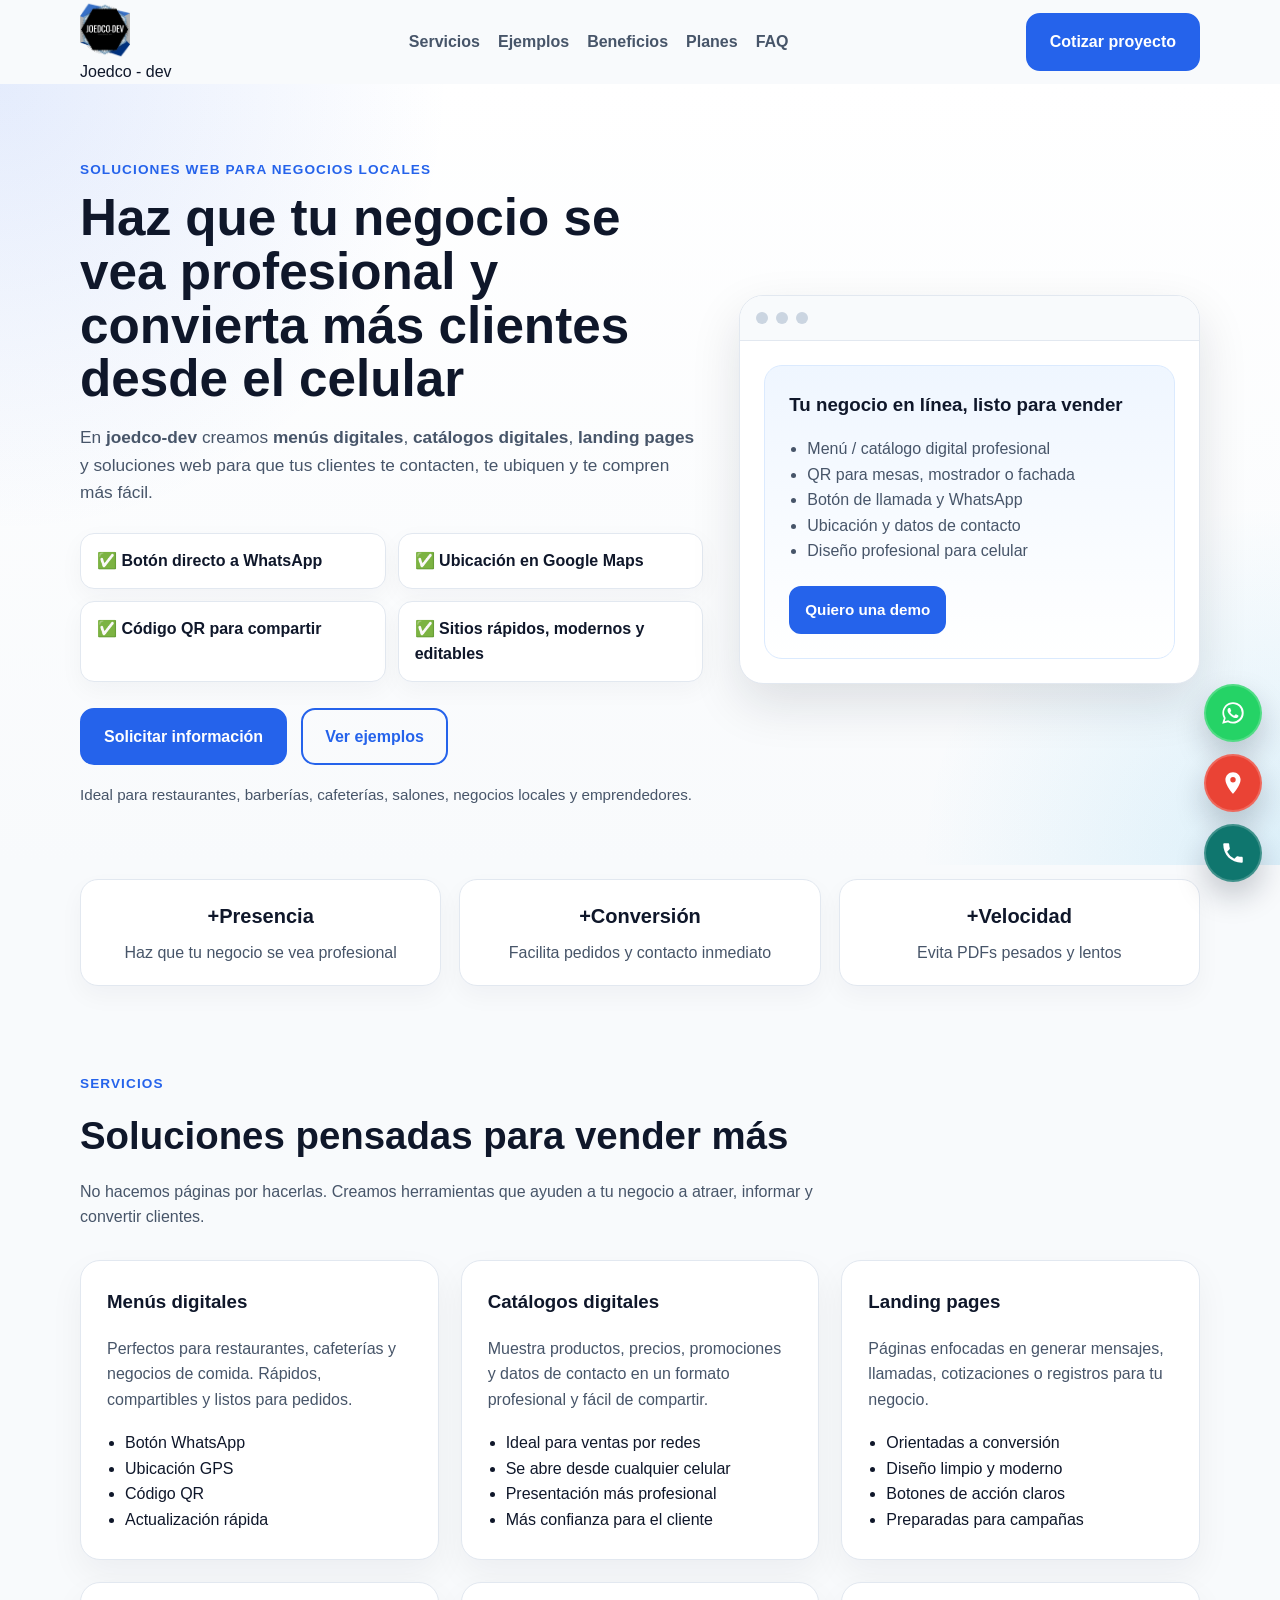
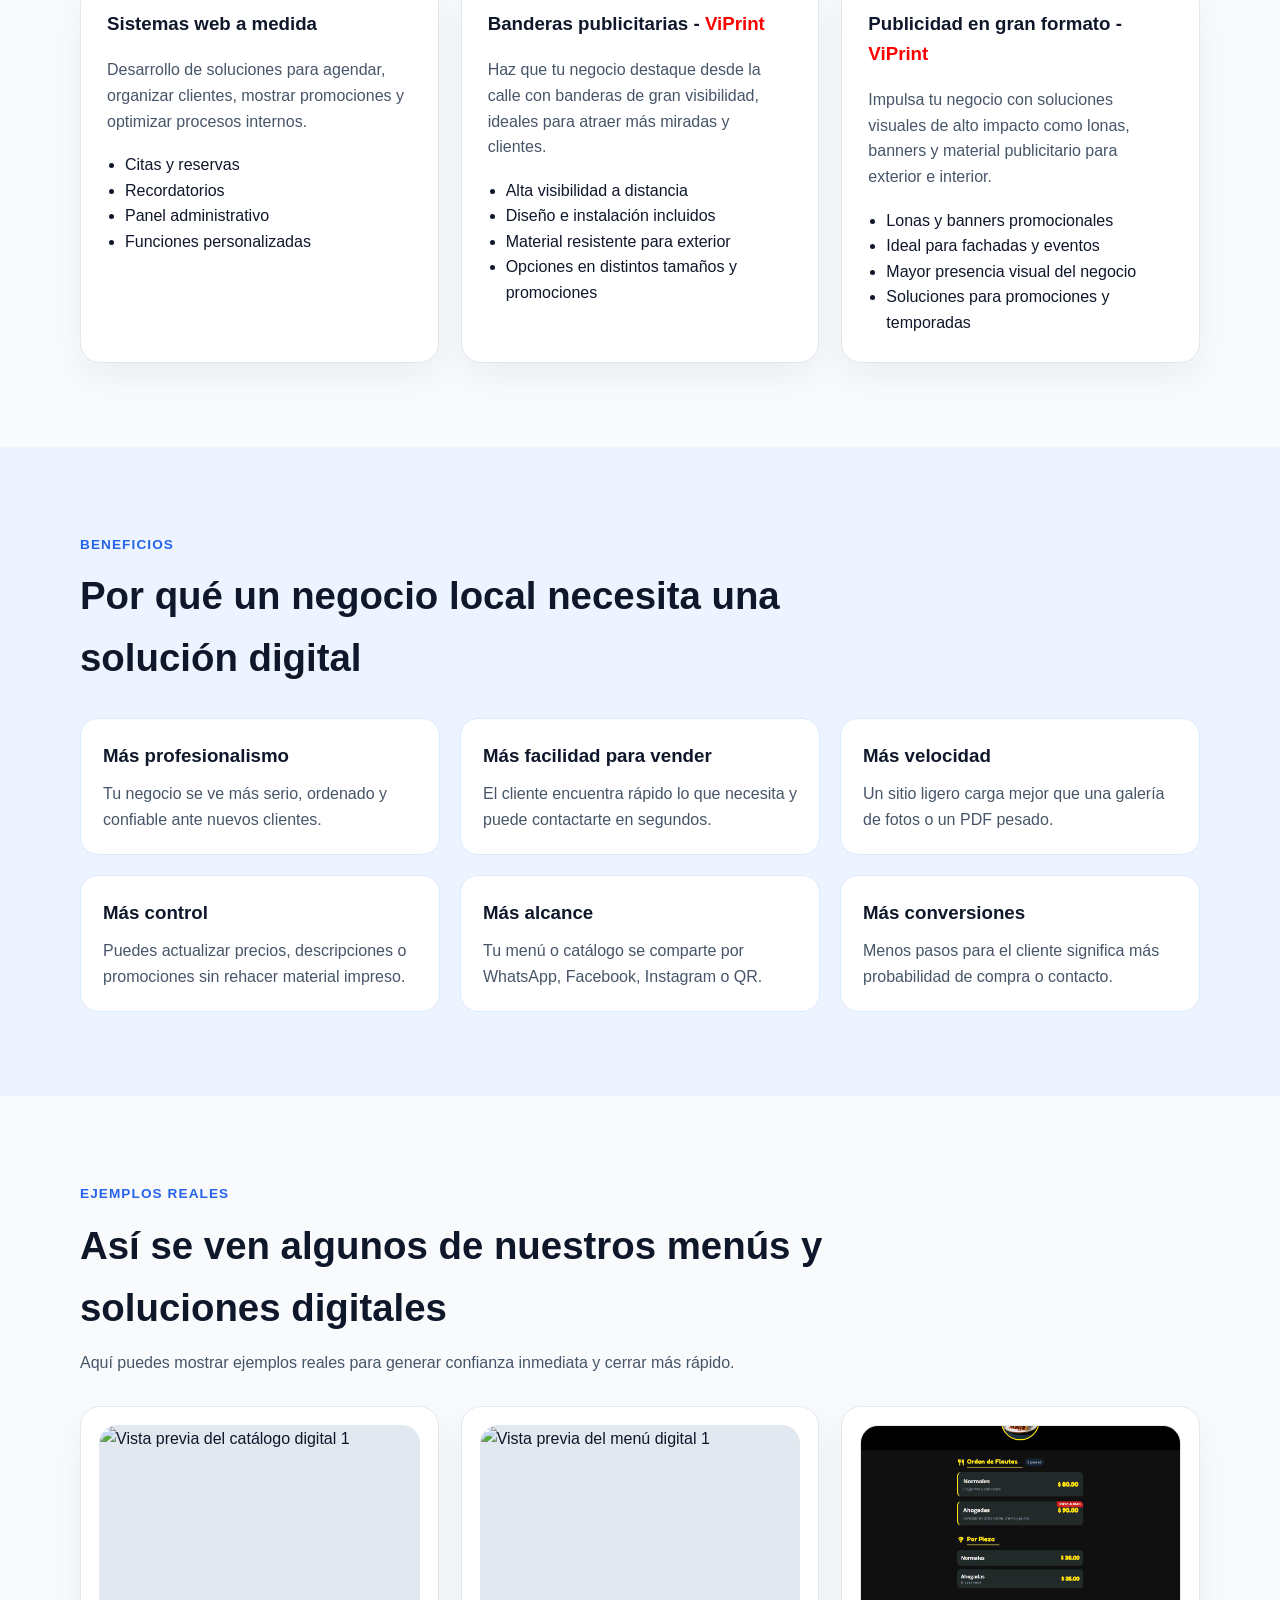
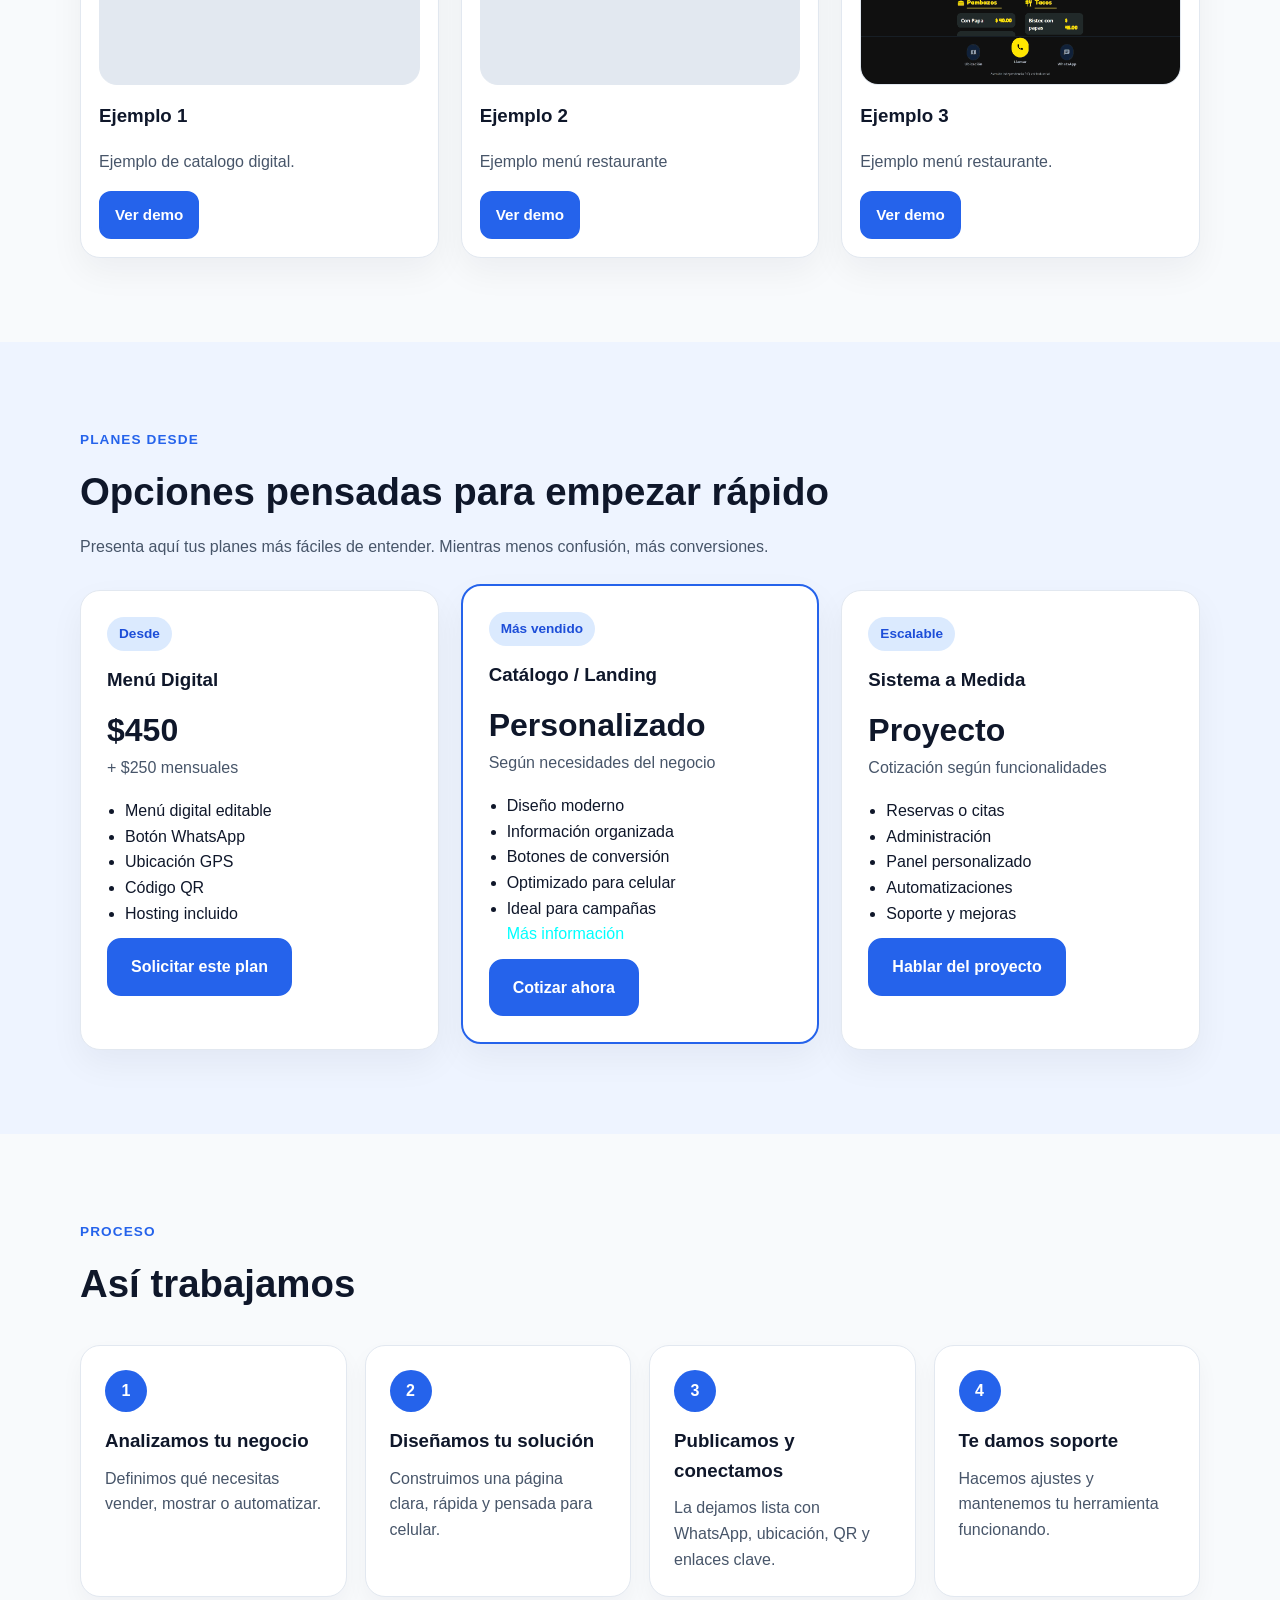
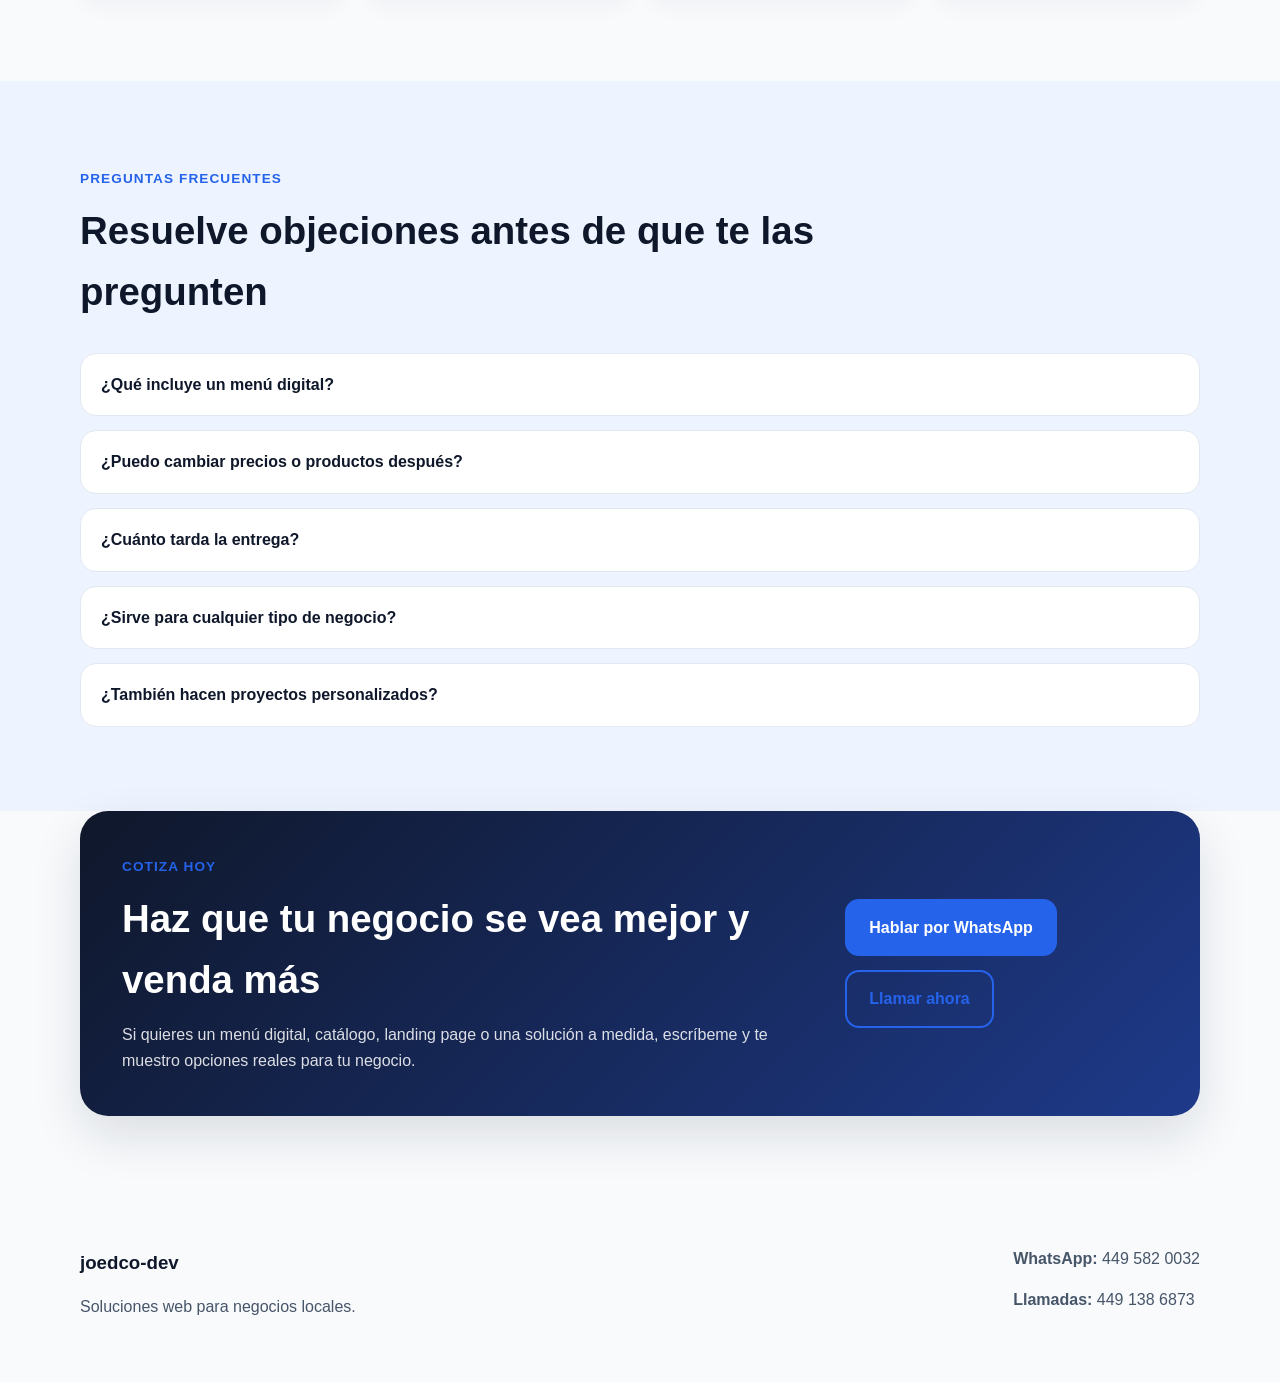
==== commit 7778101f: "feat: cv page added(eng-spa), favicon included to each page" ====
--- a/index.html
+++ b/index.html
@@ -5,6 +5,7 @@
   <meta charset="UTF-8" />
   <meta name="viewport" content="width=device-width, initial-scale=1.0" />
   <title>joedco-dev | Soluciones web para negocios locales</title>
+  <link rel="icon" type="image/x-icon" href="/img/favicon.png">
   <meta name="description"
     content="Creamos menús digitales, catálogos digitales, landing pages y soluciones web para negocios locales. Más visibilidad, más pedidos y más clientes." />
   <link rel="stylesheet" href="styles.css" />
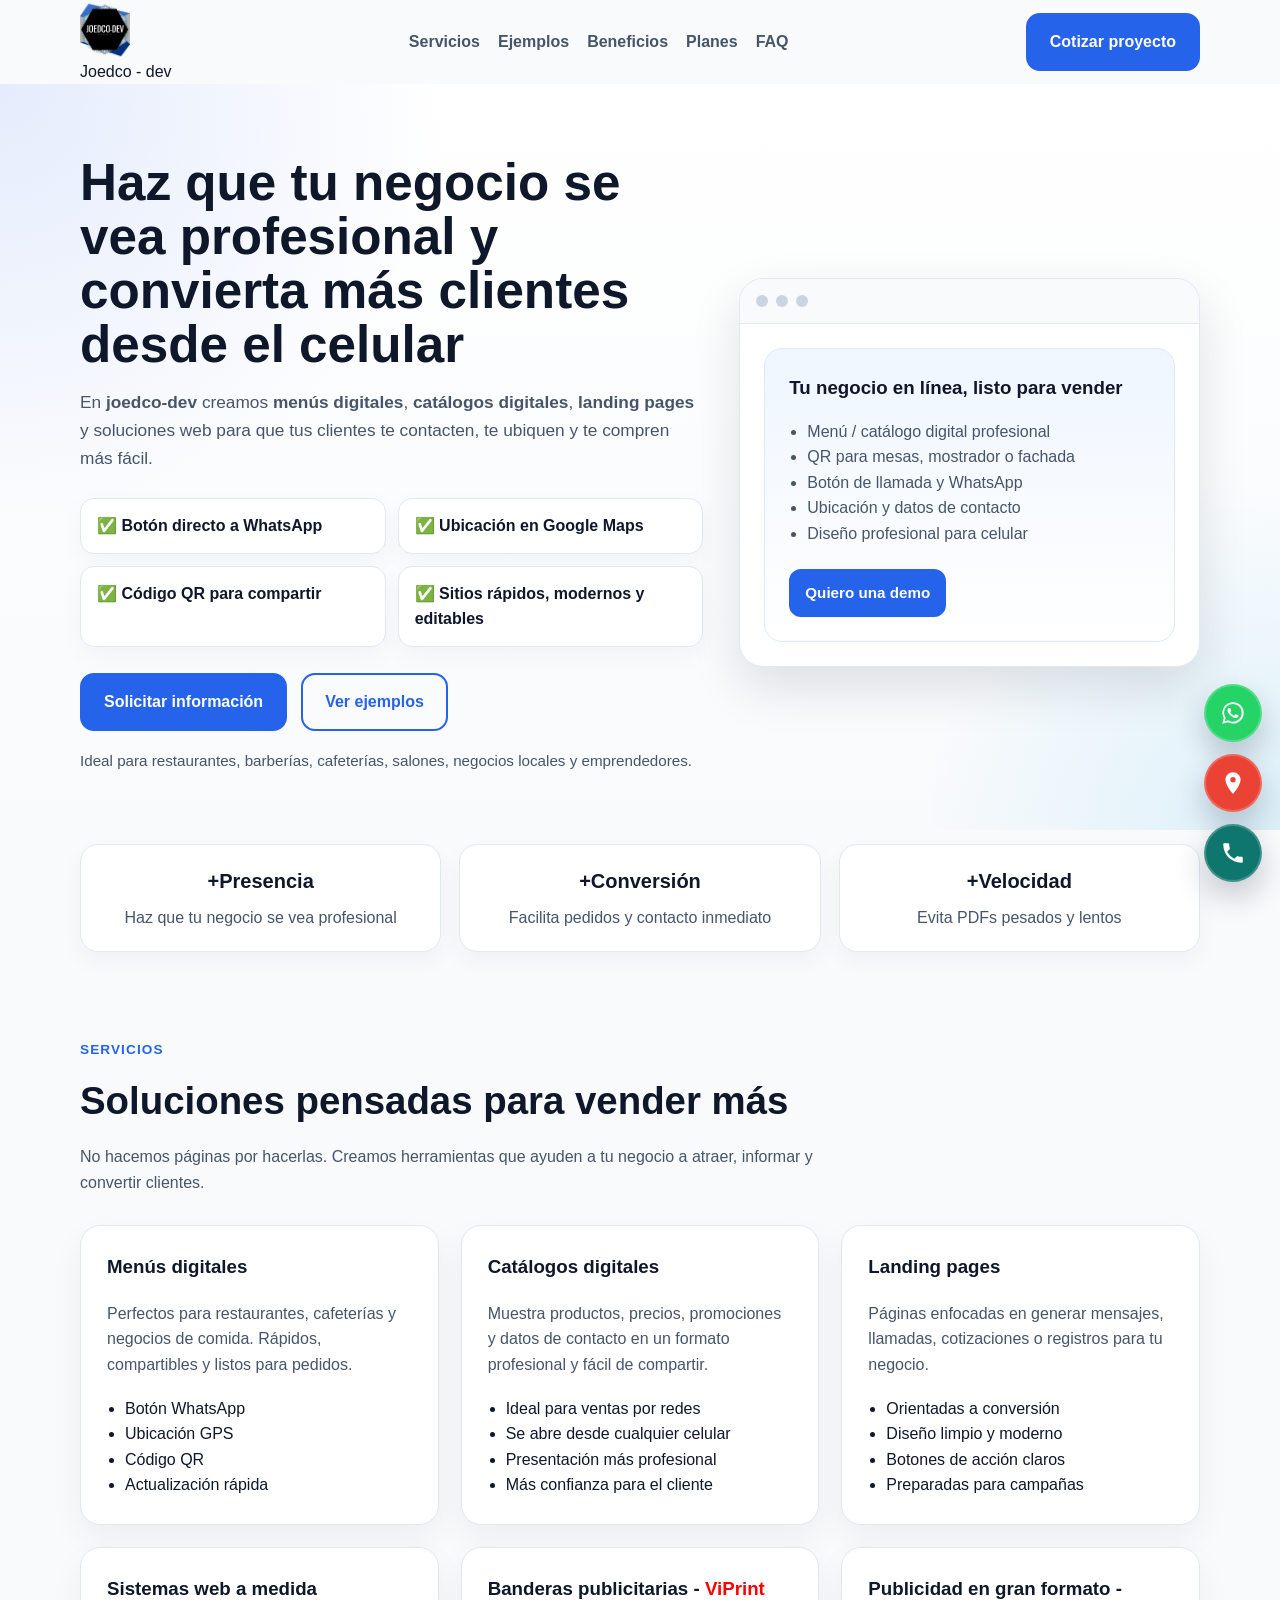
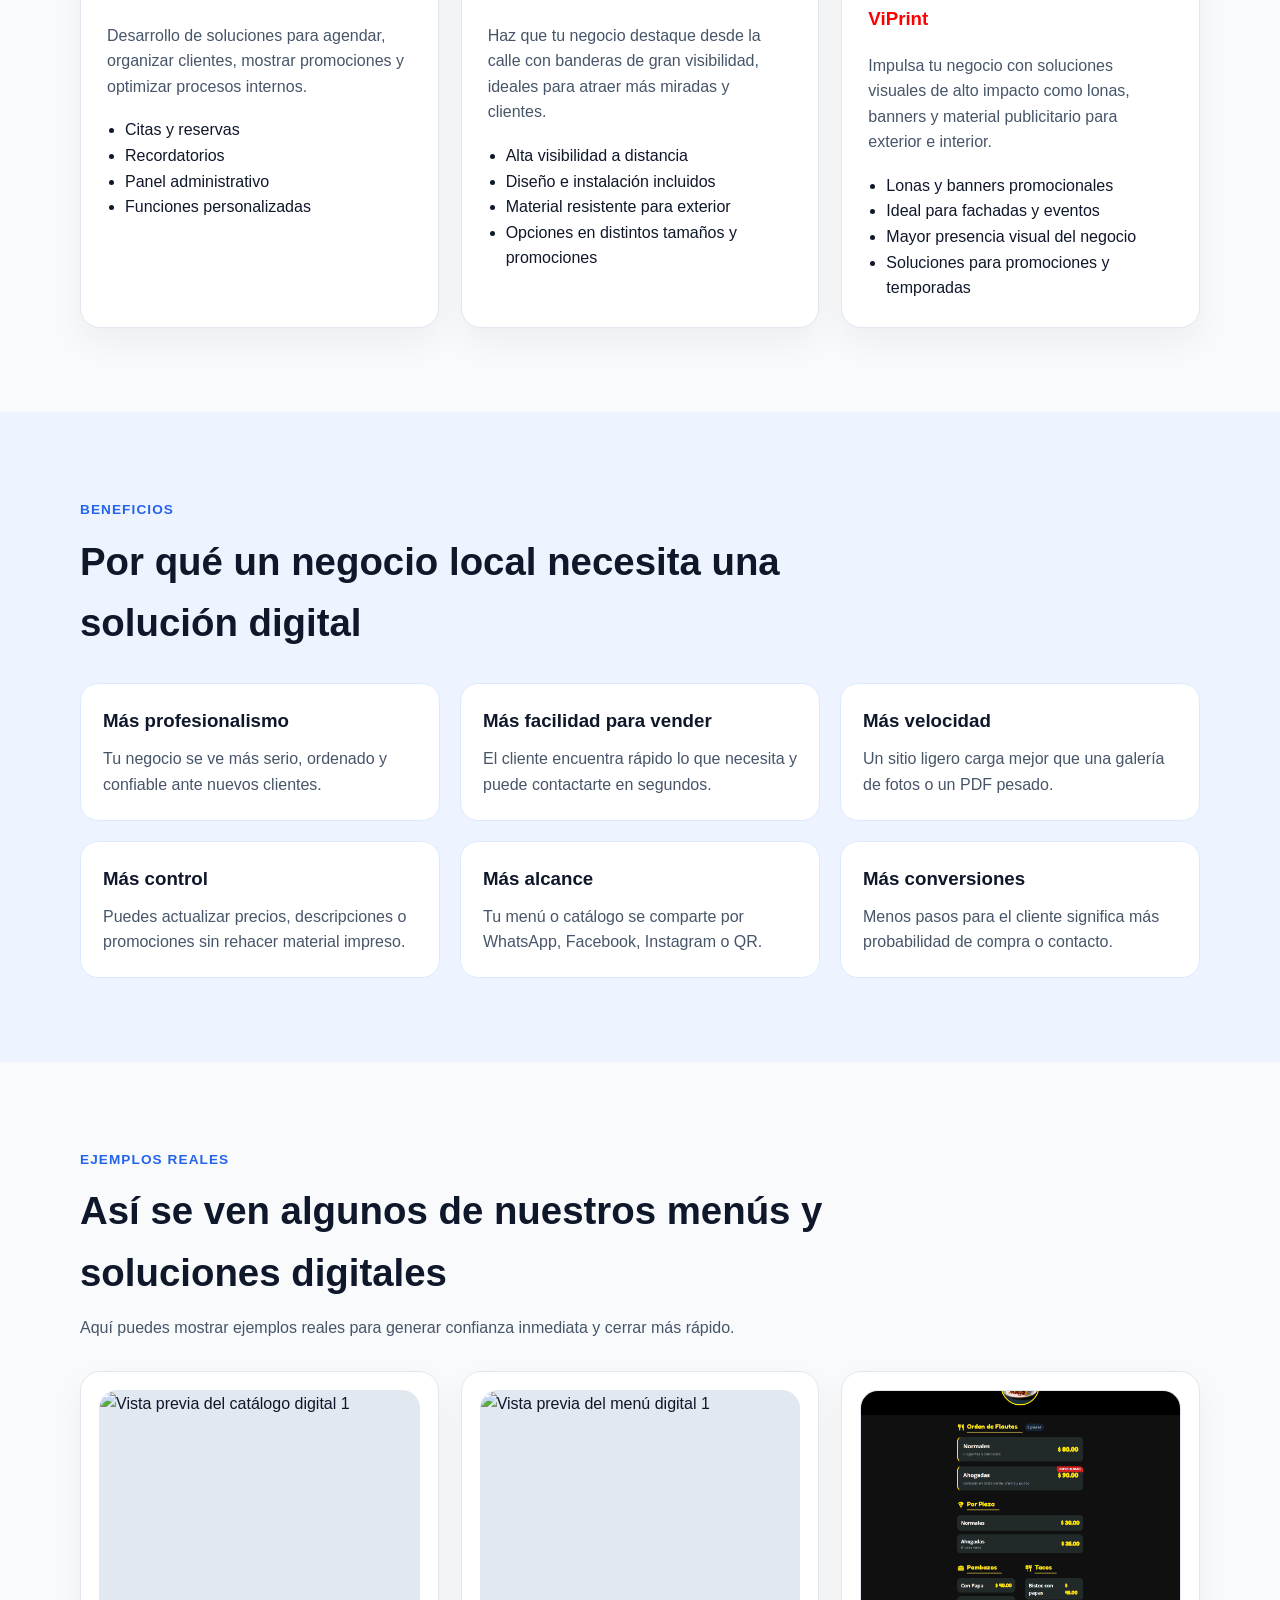
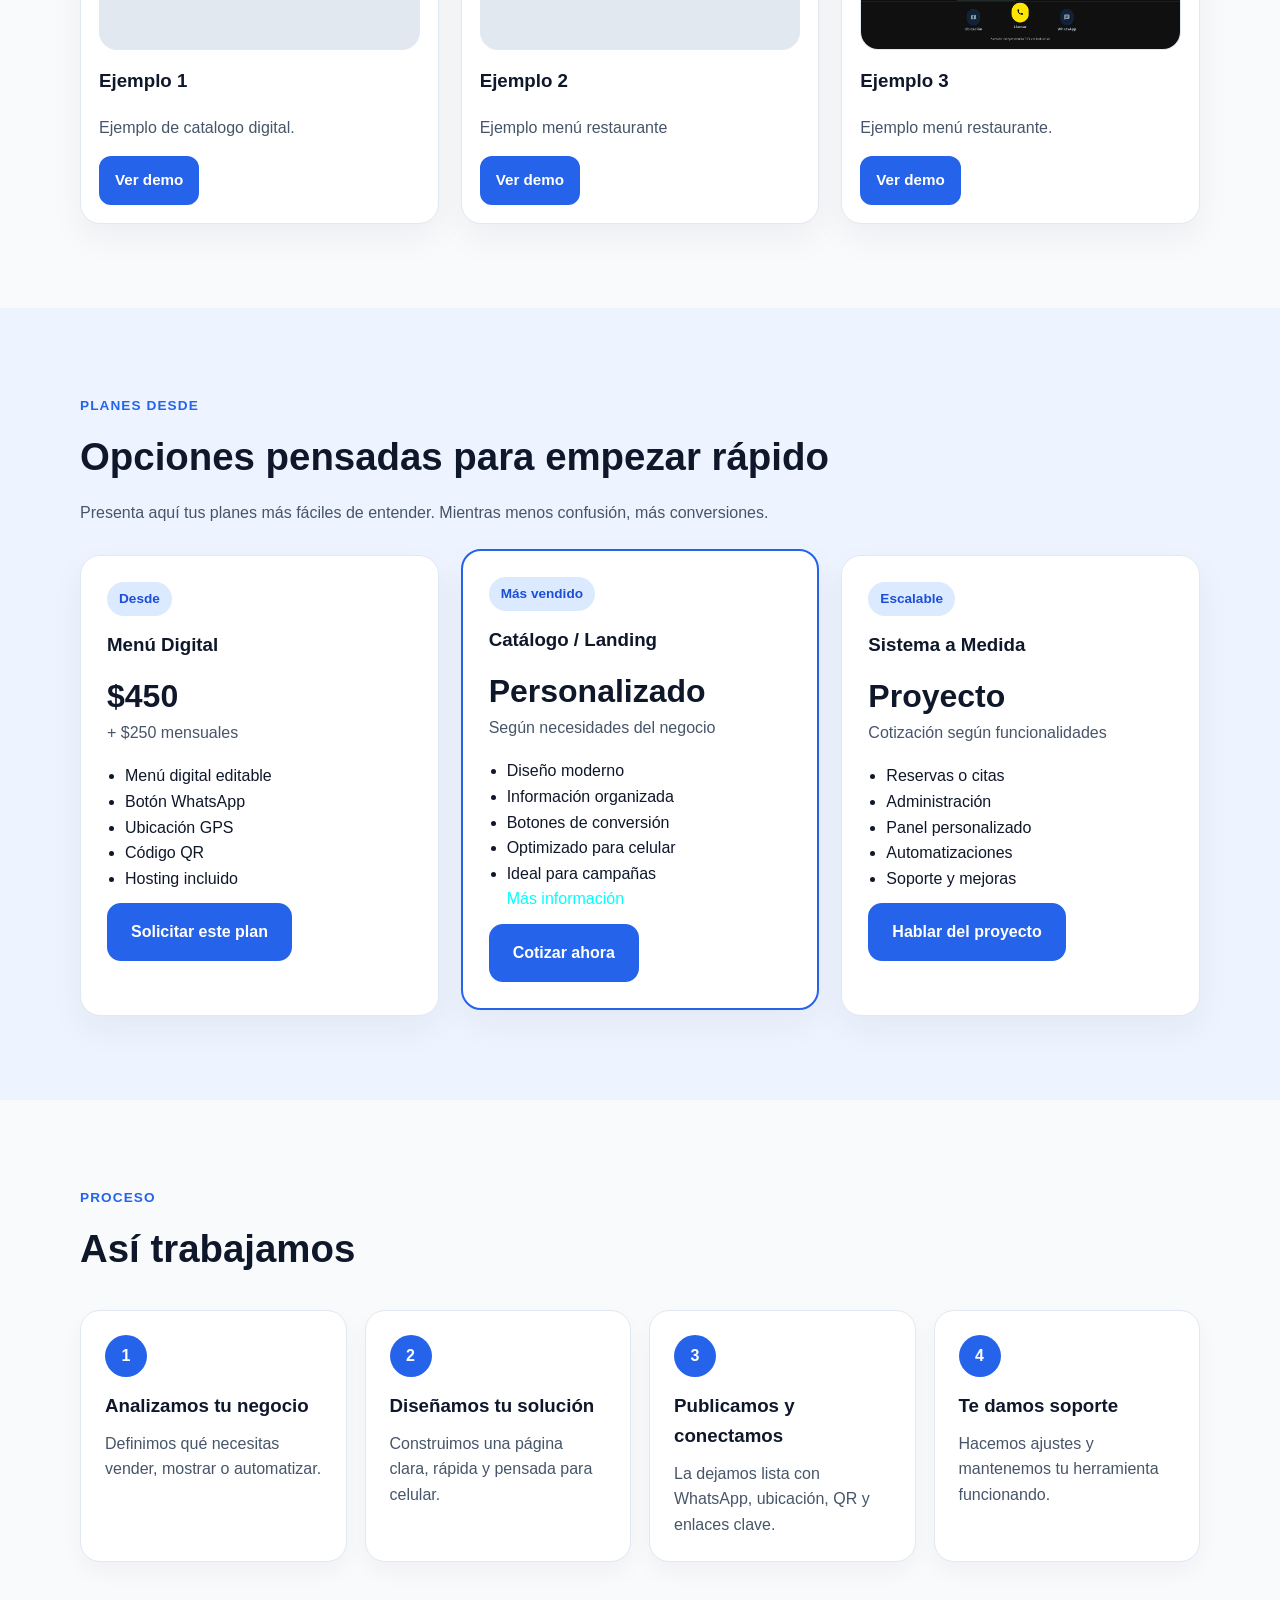
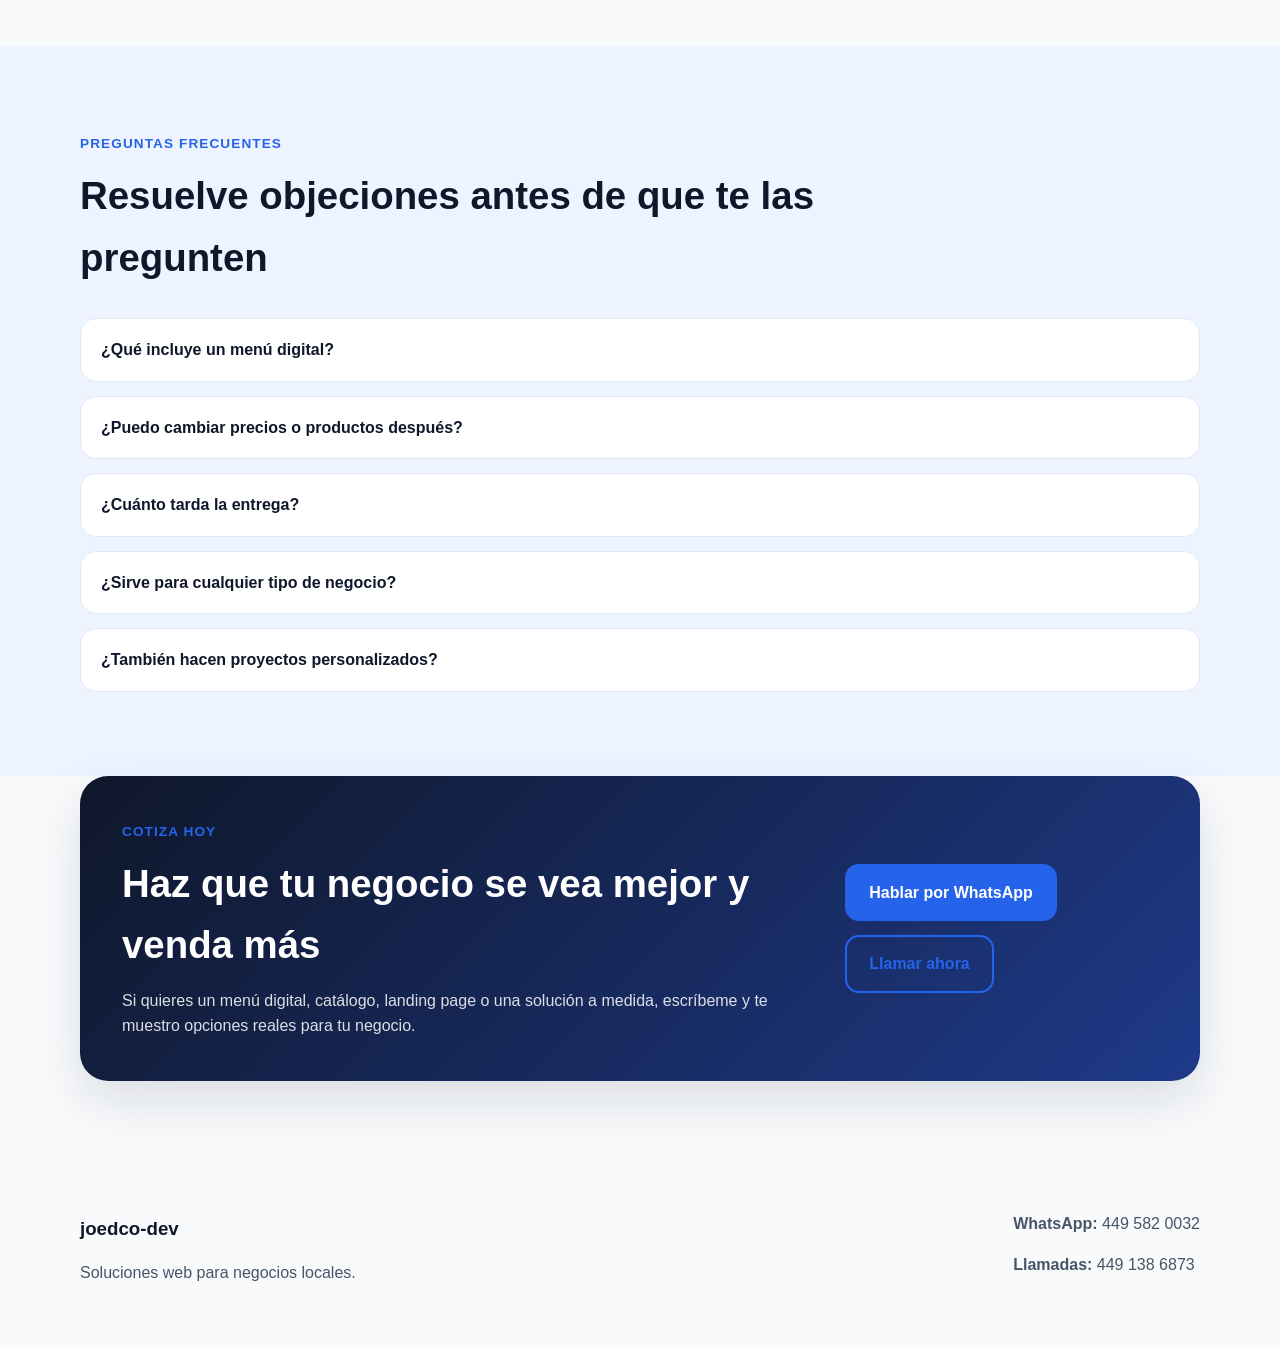
==== commit 448cb28d: "title changed on main page" ====
--- a/index.html
+++ b/index.html
@@ -63,7 +63,6 @@
     <section class="hero" id="inicio">
       <div class="container hero-grid">
         <div class="hero-copy">
-          <span class="eyebrow">Soluciones web para negocios locales</span>
           <h1>Haz que tu negocio se vea profesional y convierta más clientes desde el celular</h1>
           <p class="lead">
             En <strong>joedco-dev</strong> creamos <strong>menús digitales</strong>, <strong>catálogos
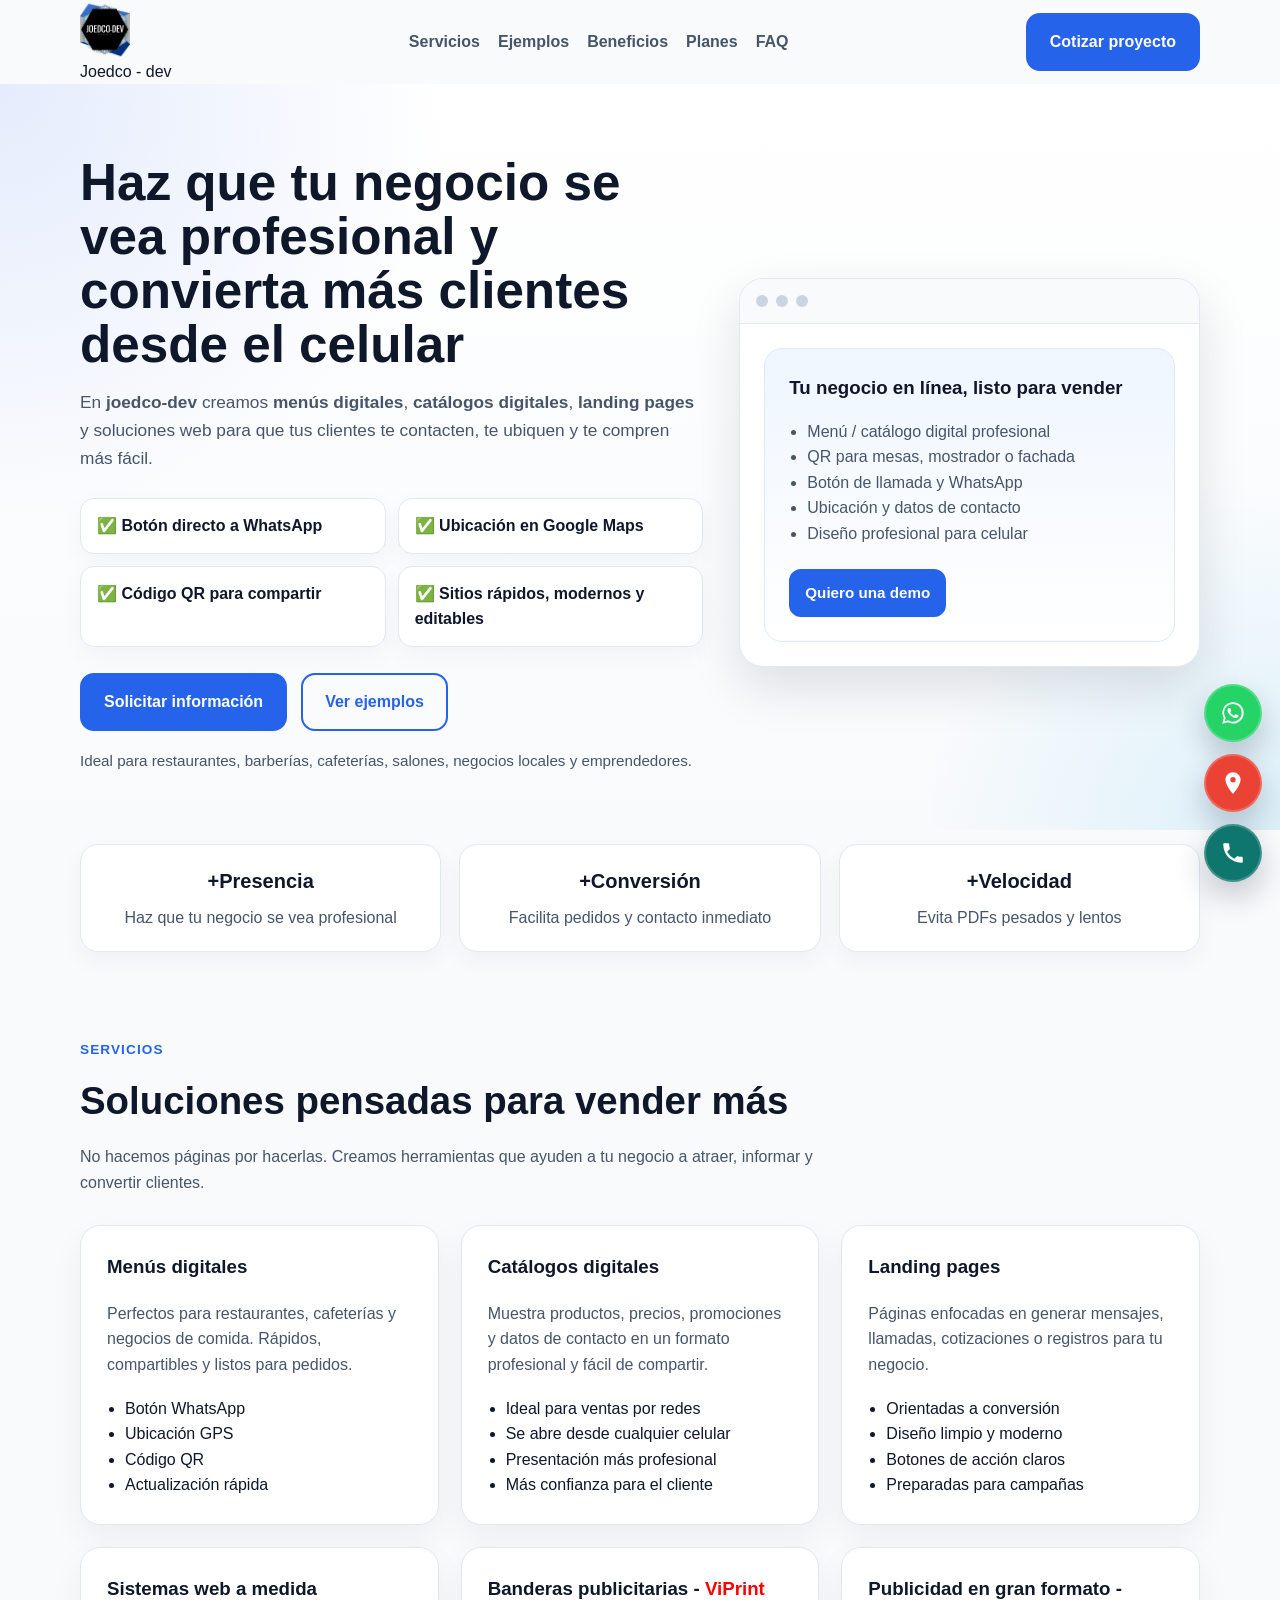
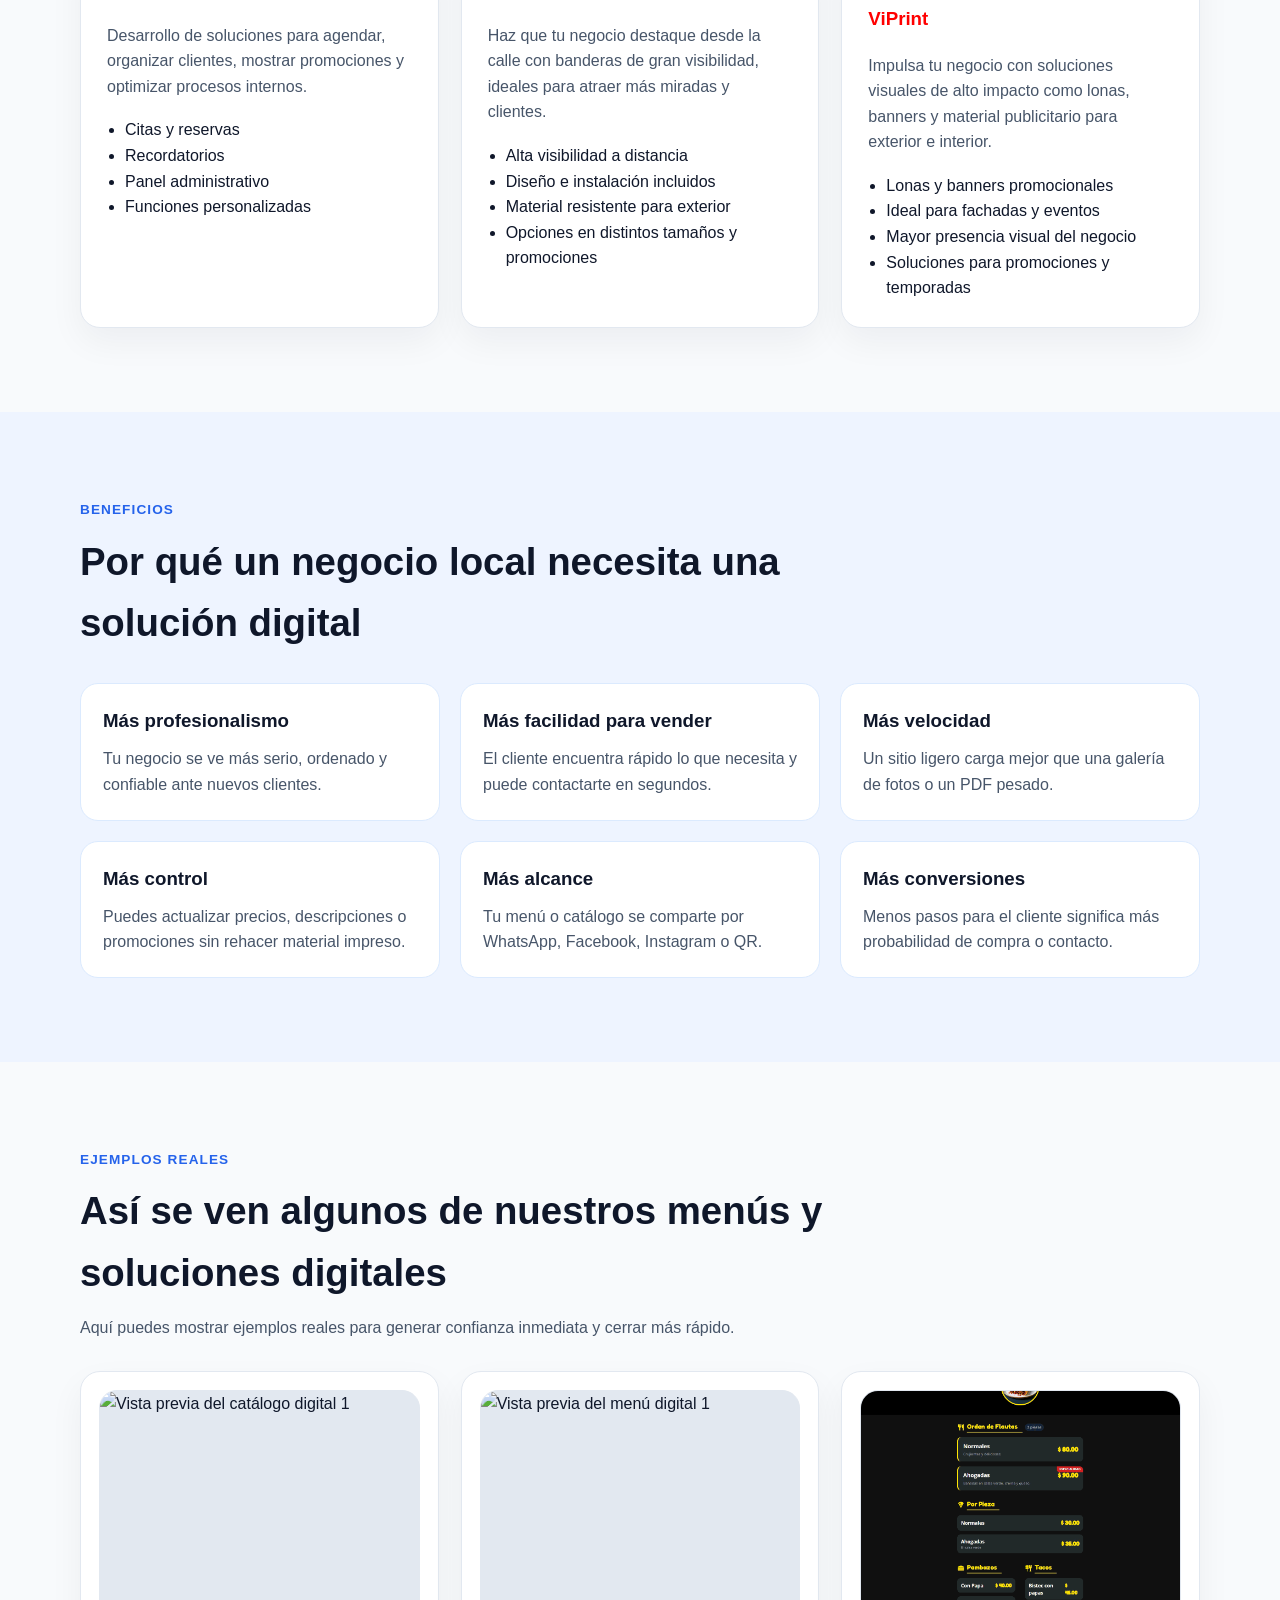
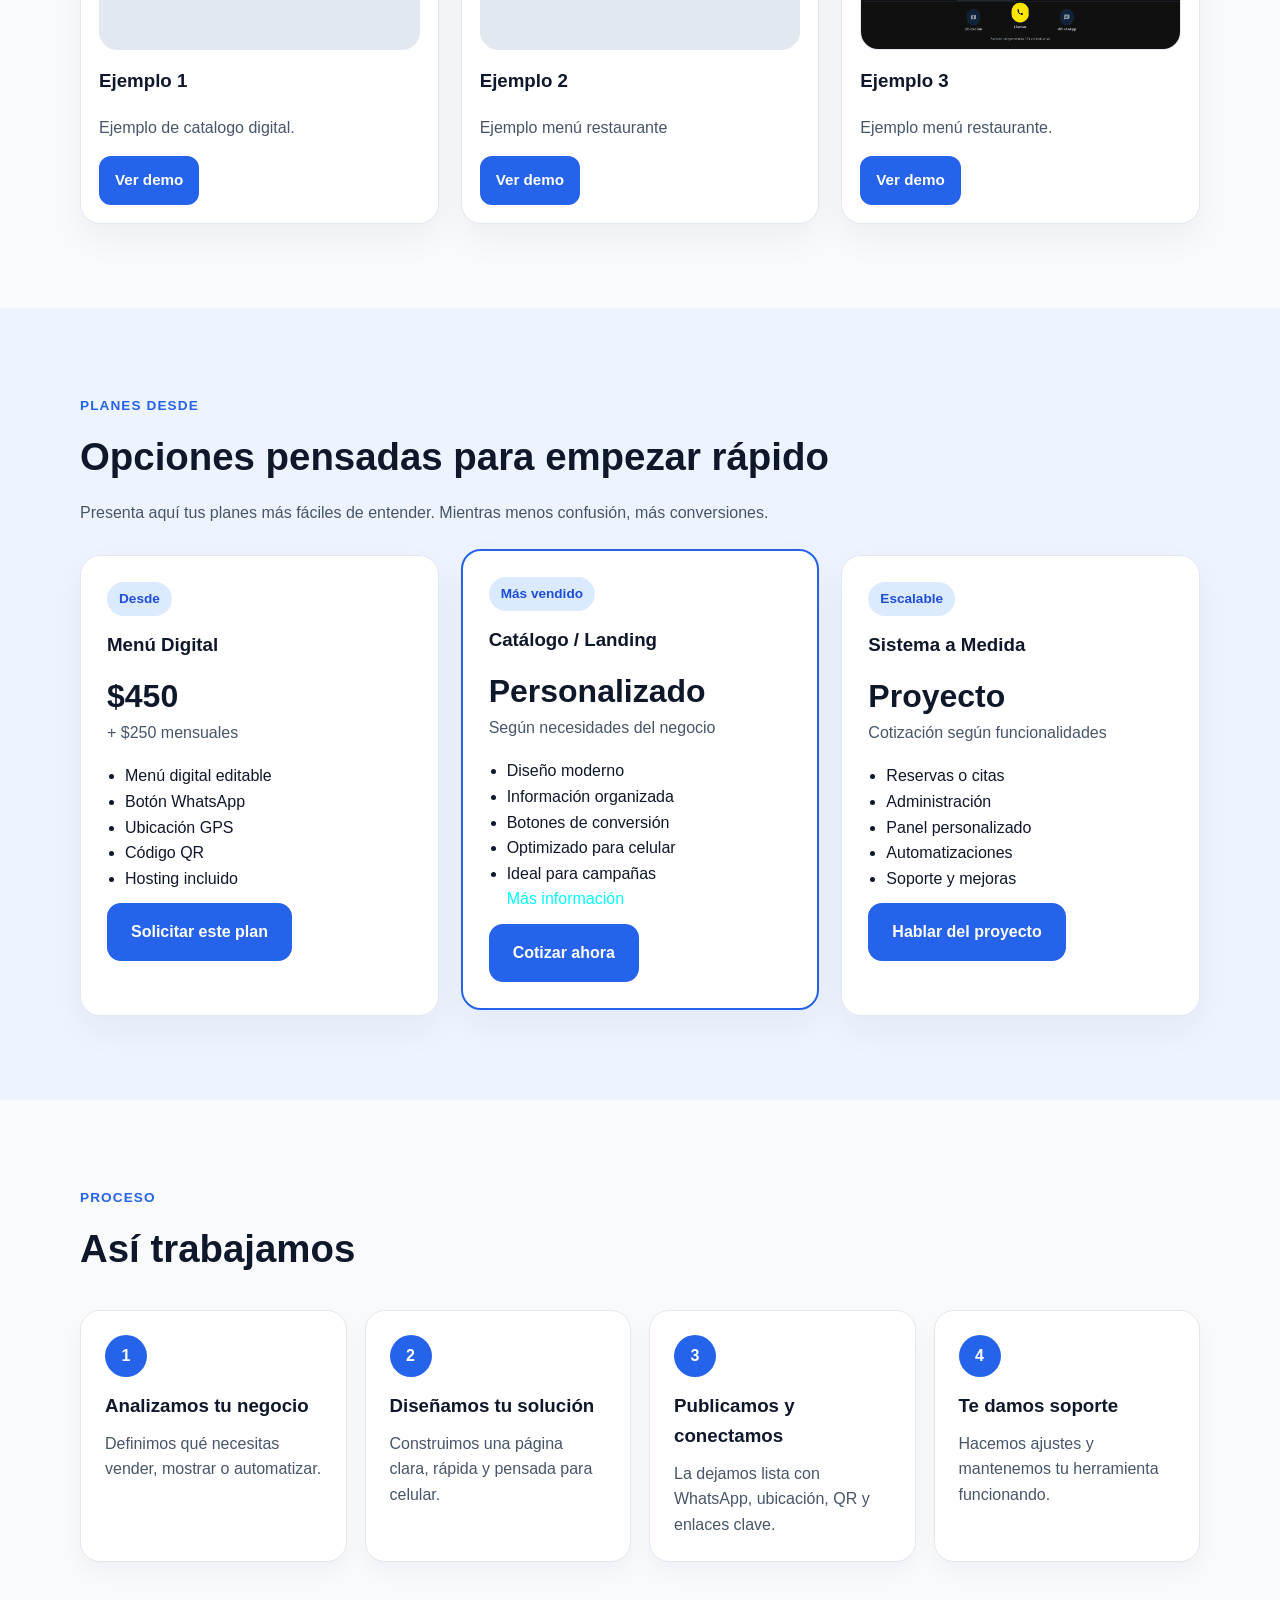
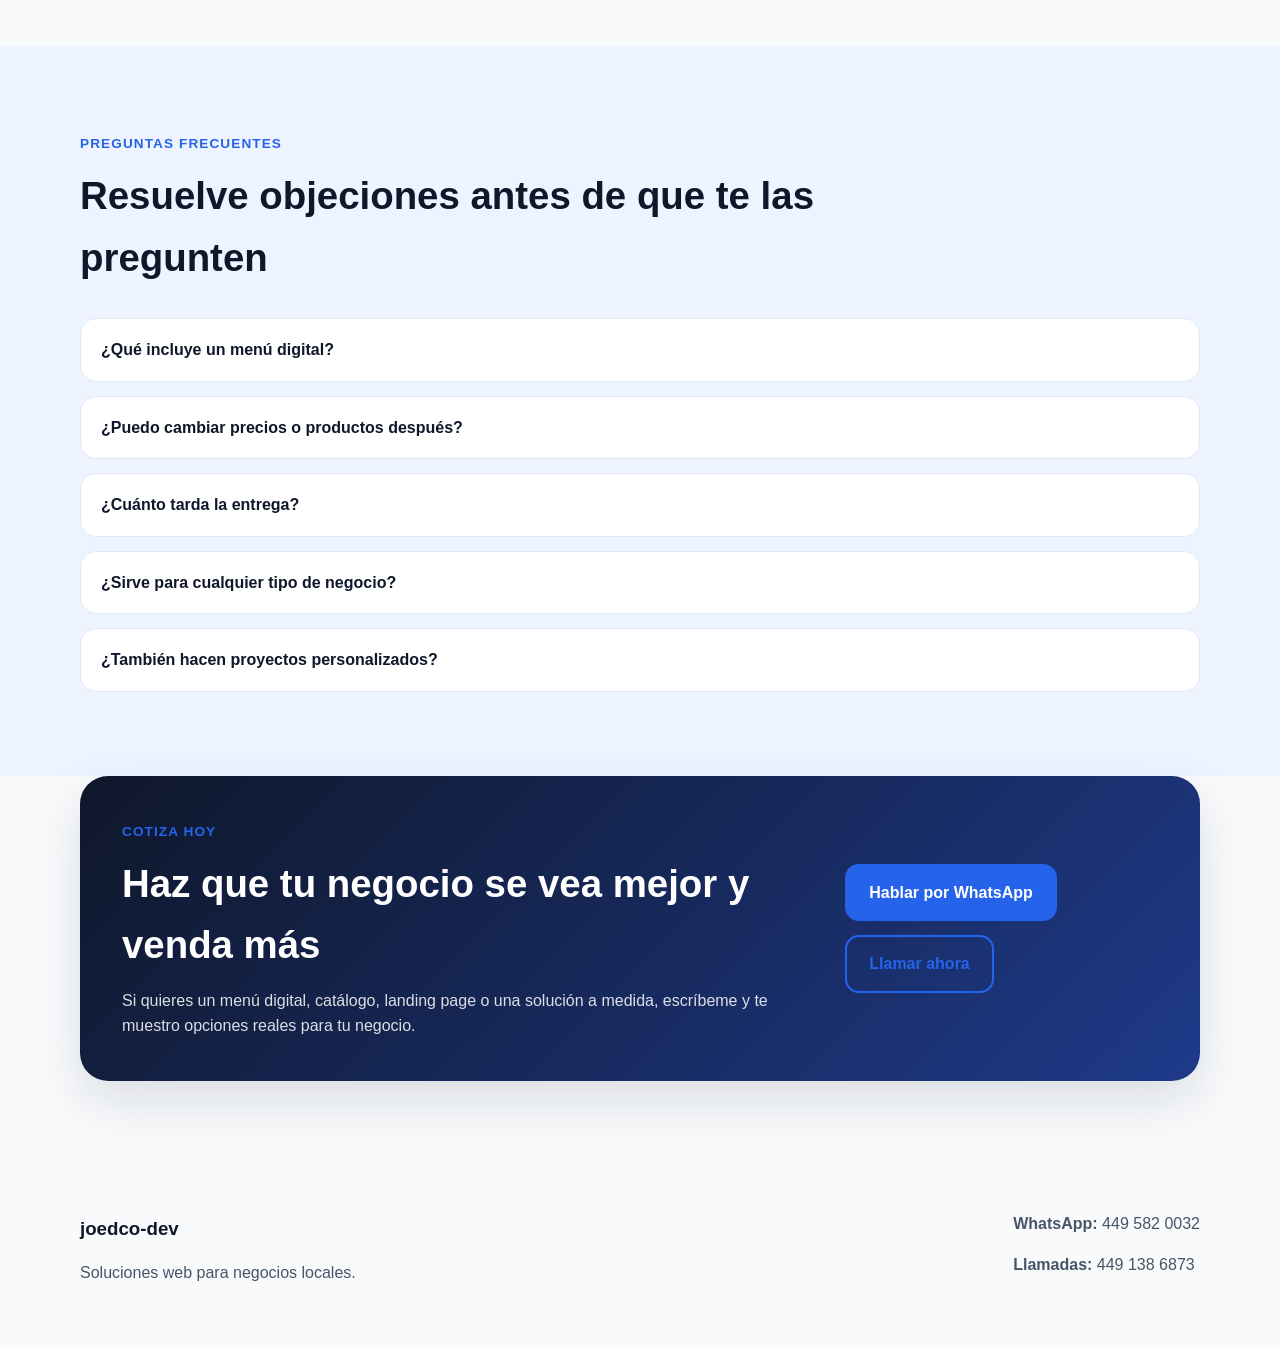
==== commit 338ab3ef: "facebook pixel code added" ====
--- a/index.html
+++ b/index.html
@@ -9,6 +9,7 @@
   <meta name="description"
     content="Creamos menús digitales, catálogos digitales, landing pages y soluciones web para negocios locales. Más visibilidad, más pedidos y más clientes." />
   <link rel="stylesheet" href="styles.css" />
+  <!-- Facebook Pixel Code --><script>!function(f,b,e,v,n,t,s){if(f.fbq)return;n=f.fbq=function(){n.callMethod?n.callMethod.apply(n,arguments):n.queue.push(arguments)};if(!f._fbq)f._fbq=n;n.push=n;n.loaded=!0;n.version='2.0';n.queue=[];t=b.createElement(e);t.async=!0;t.src=v;s=b.getElementsByTagName(e)[0];s.parentNode.insertBefore(t,s)}(window,document,'script','https://connect.facebook.net/en_US/fbevents.js'); fbq('init', '2627497580969172'); fbq('track', 'PageView');</script><noscript> <img height="1" width="1" src="https://www.facebook.com/tr?id=2627497580969172&ev=PageView&noscript=1"/></noscript><!-- End Facebook Pixel Code -->
 </head>
 
 <body>
